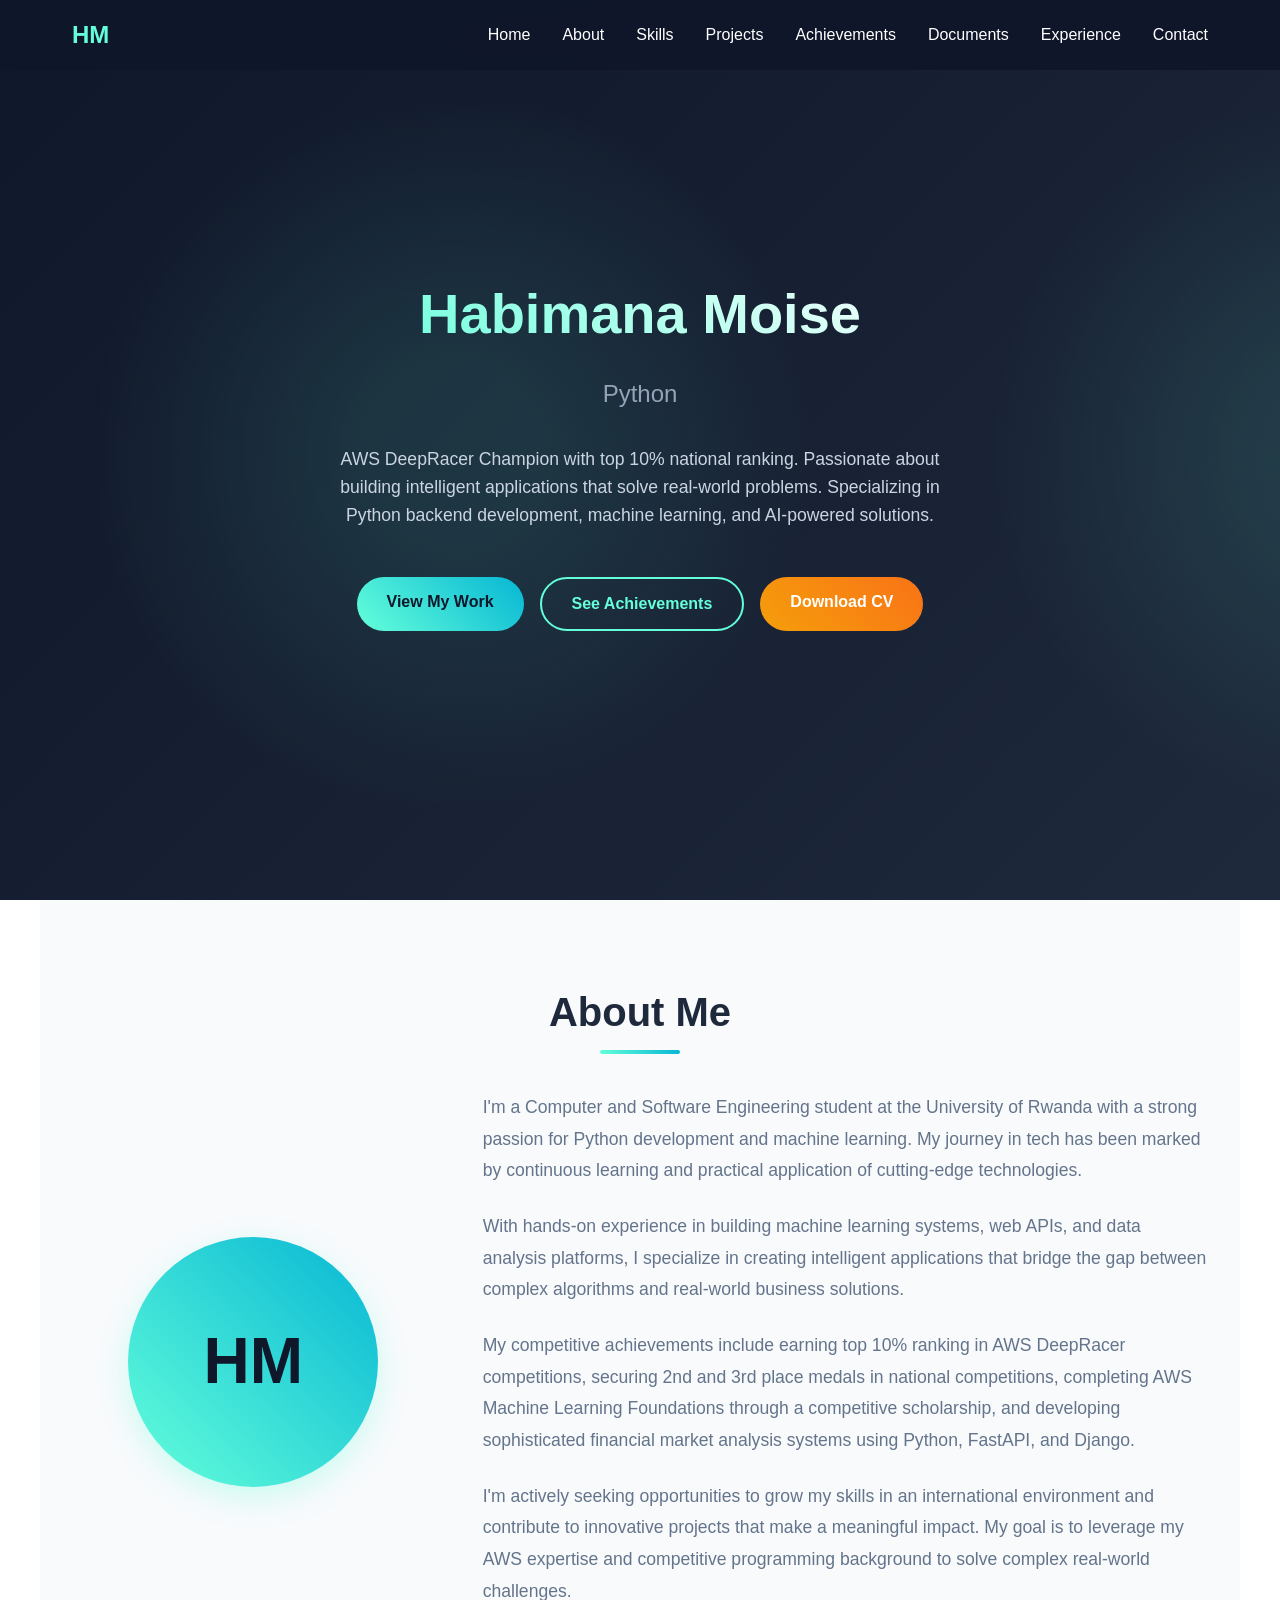
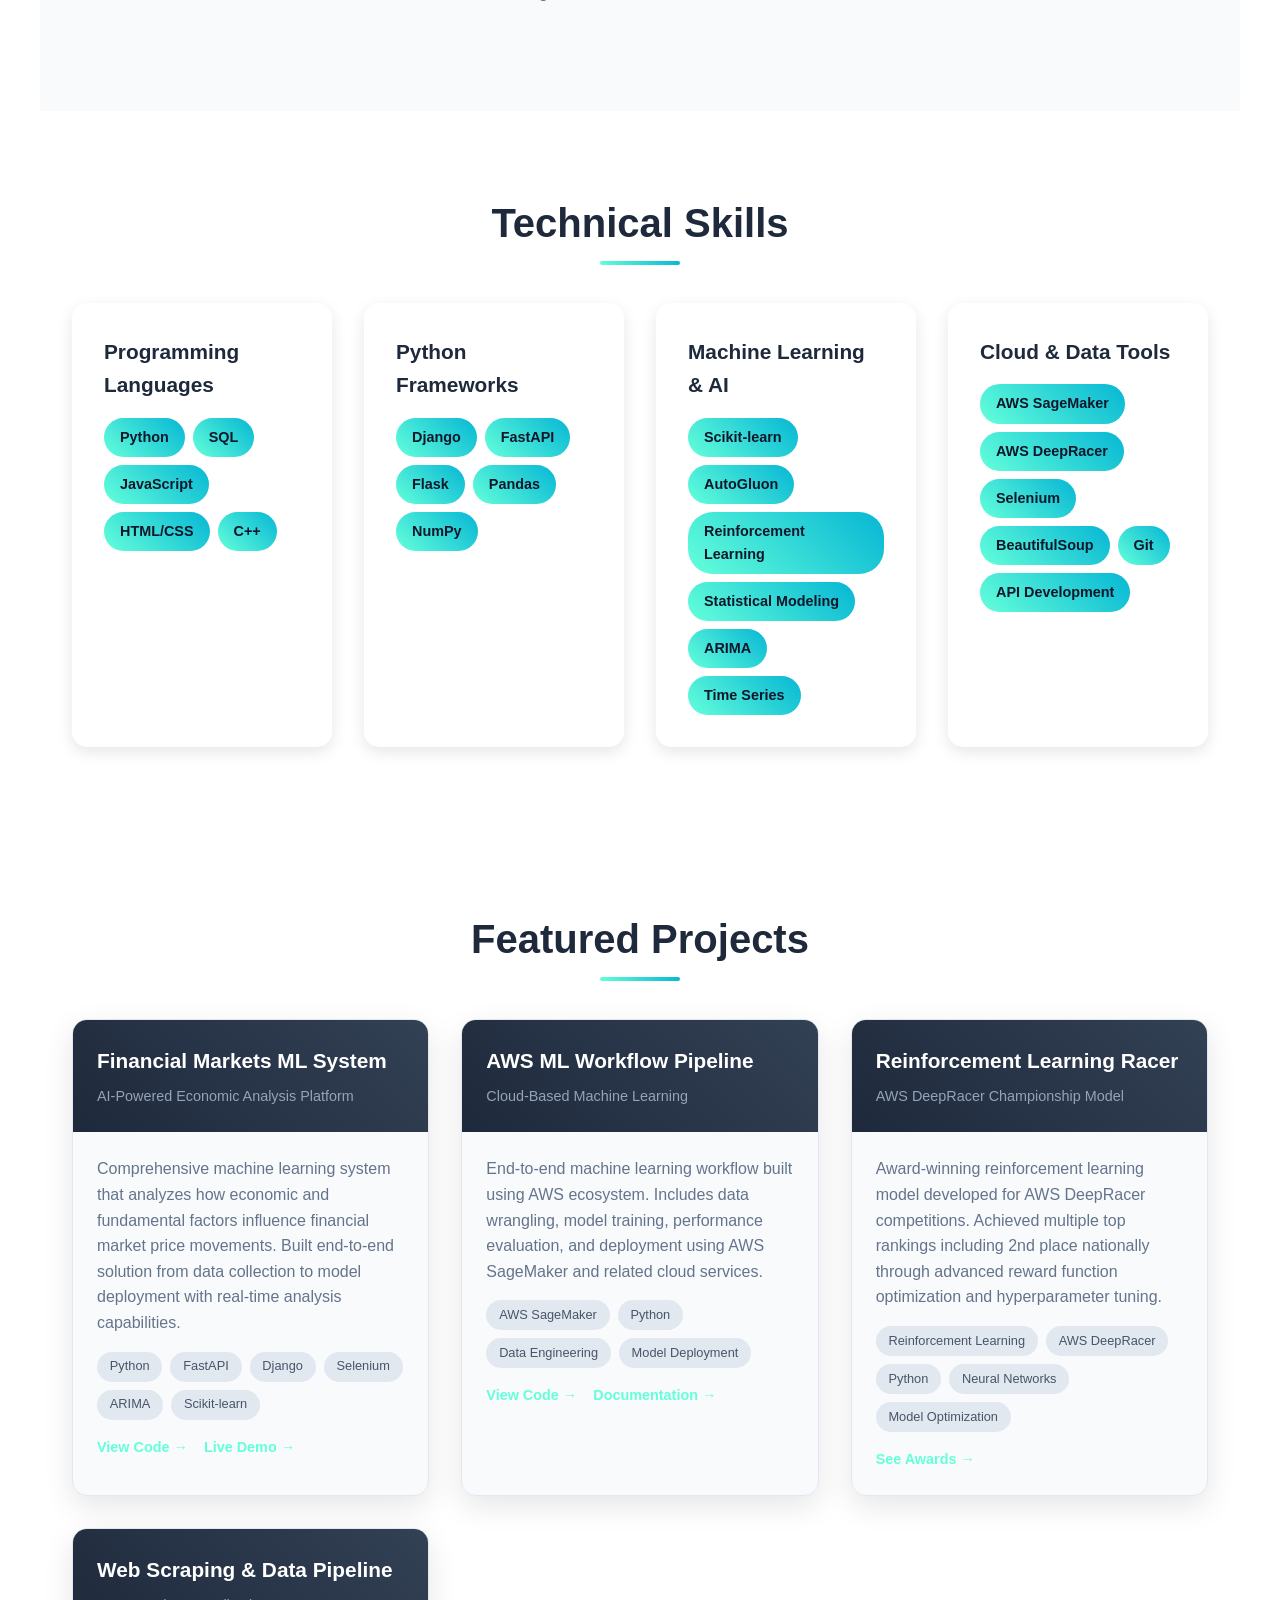
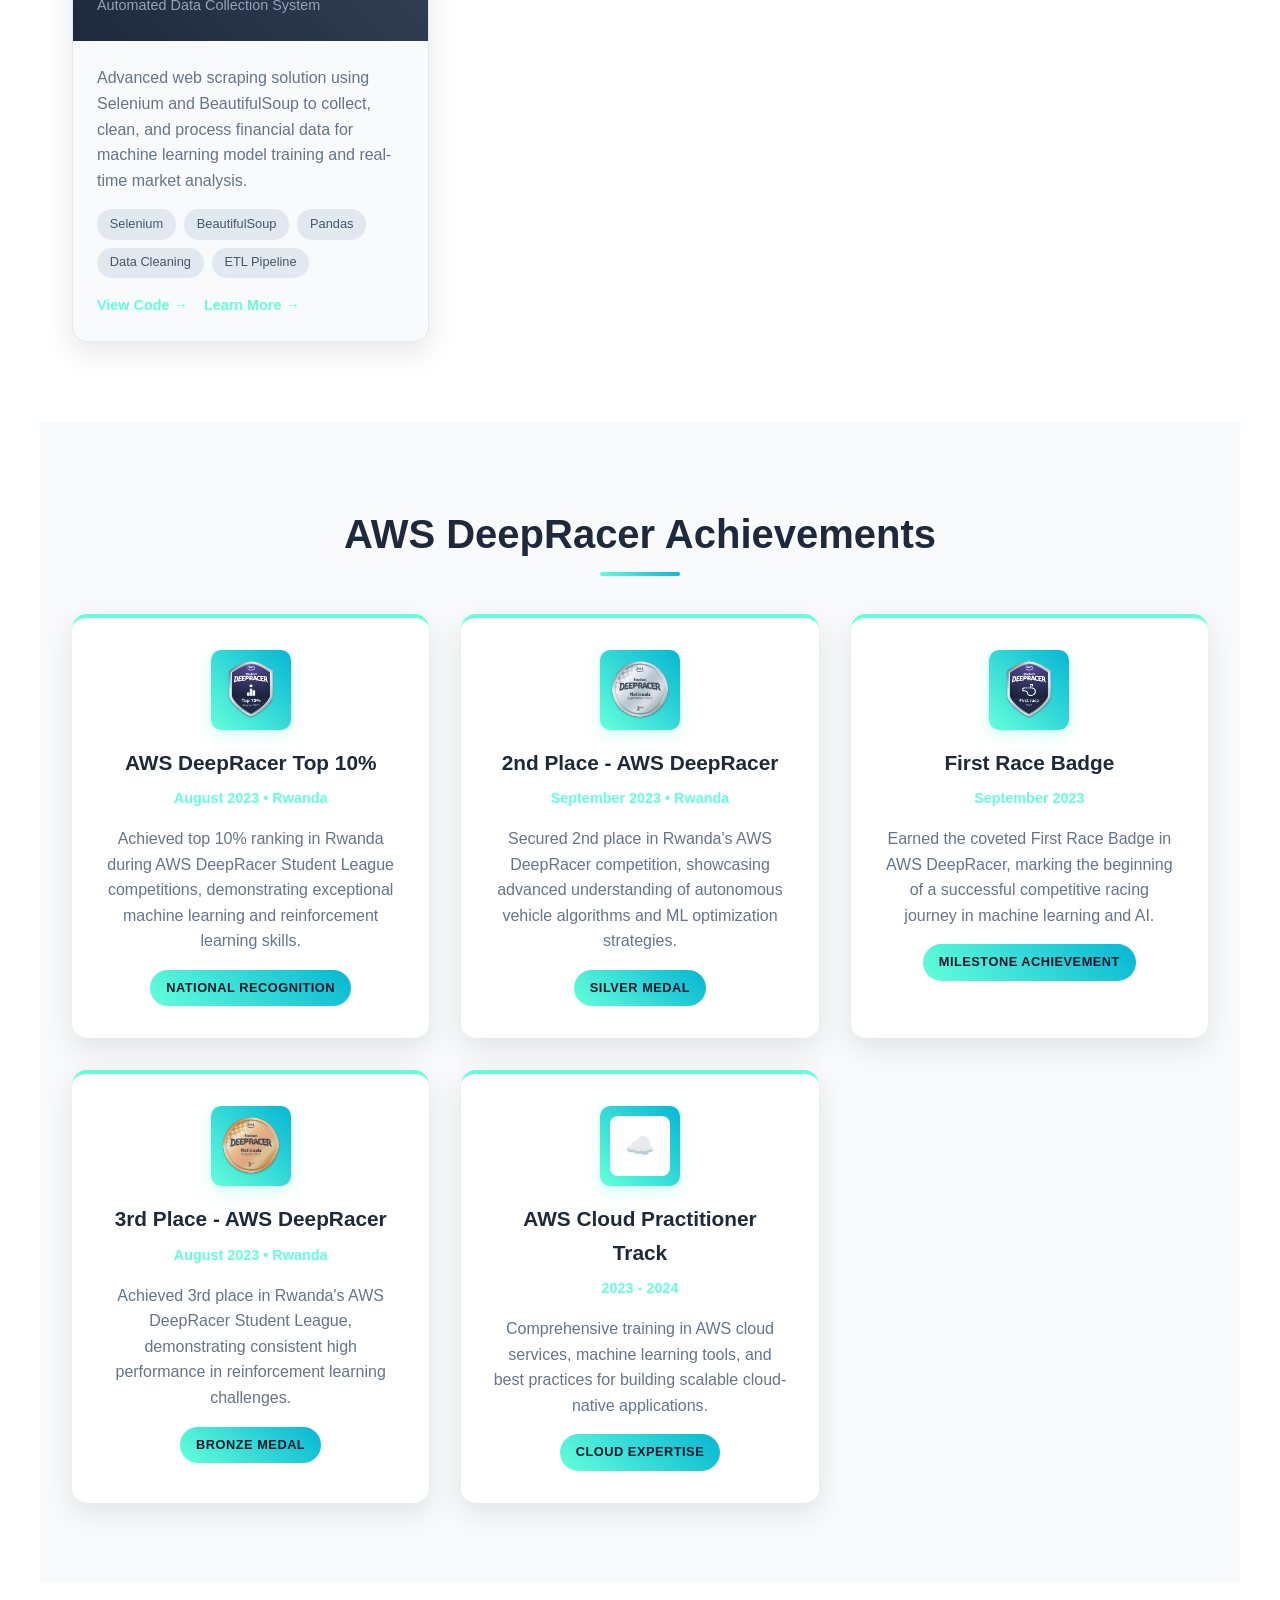
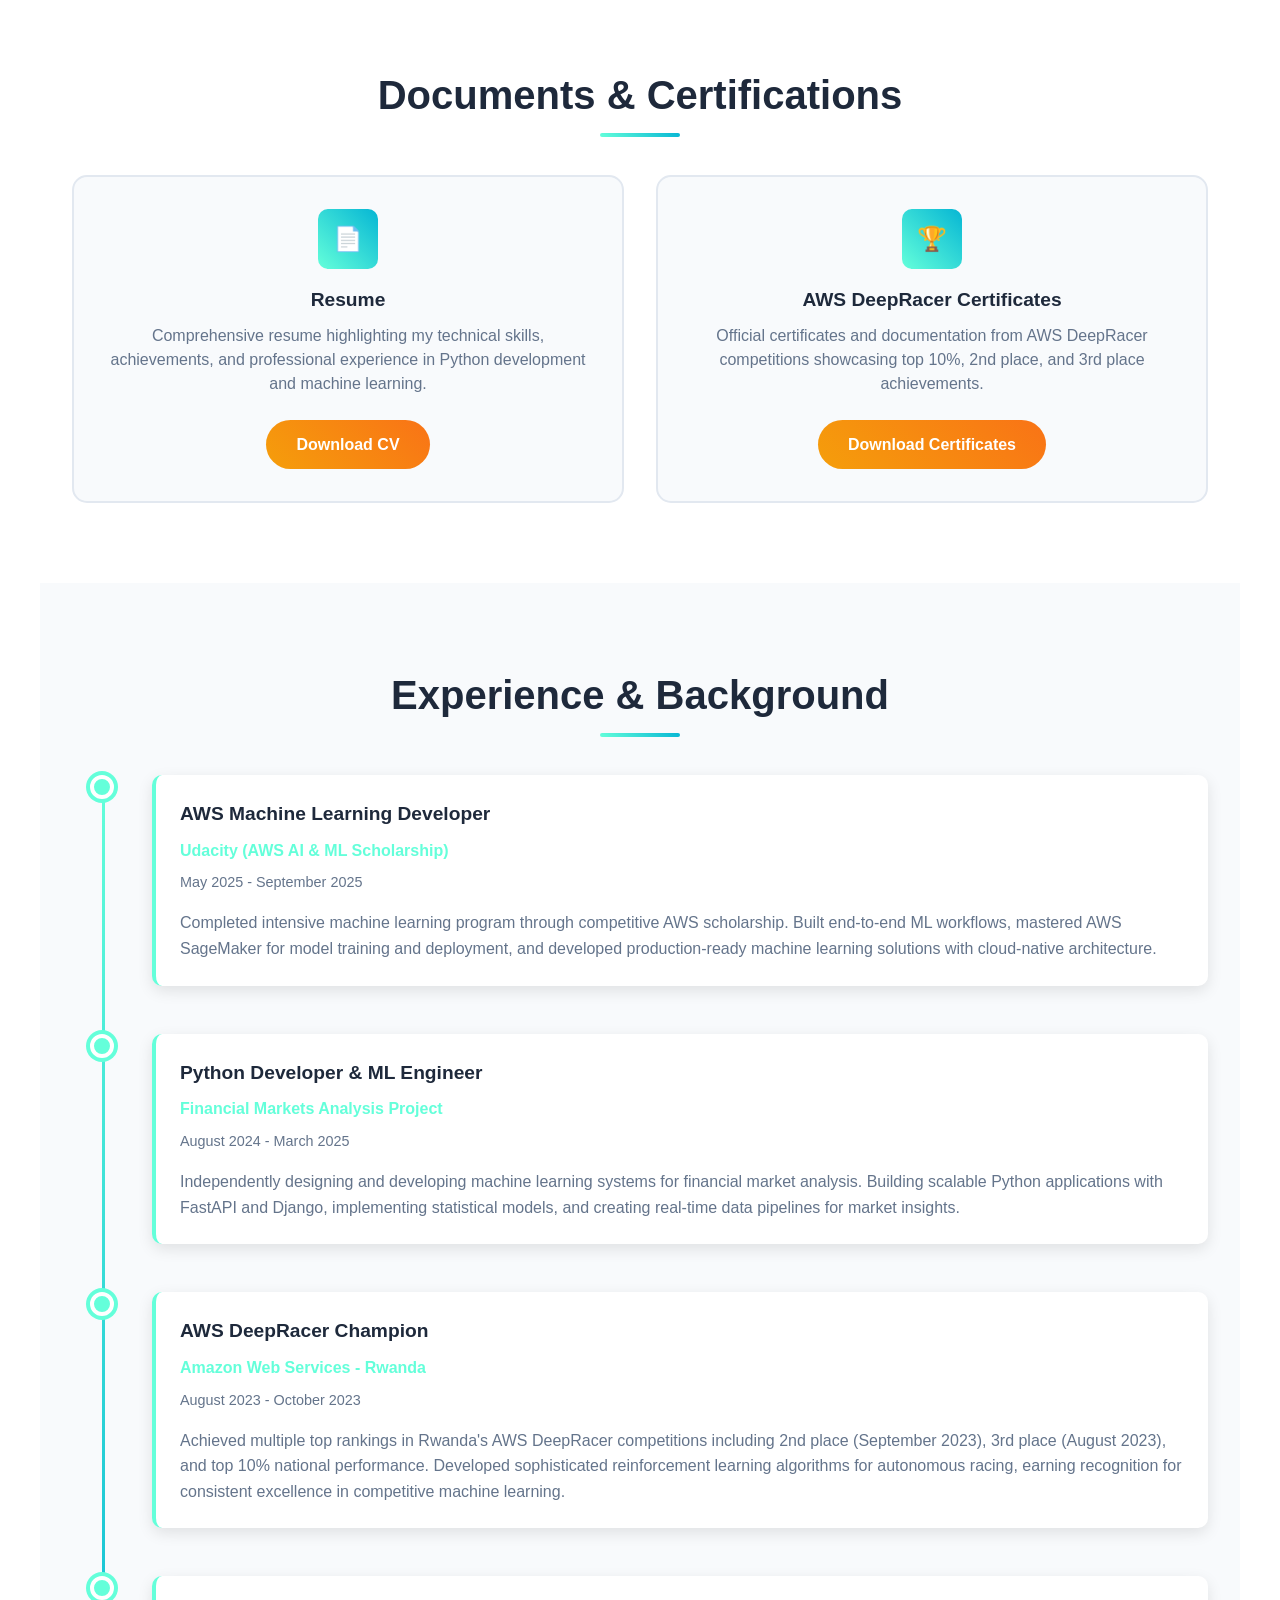
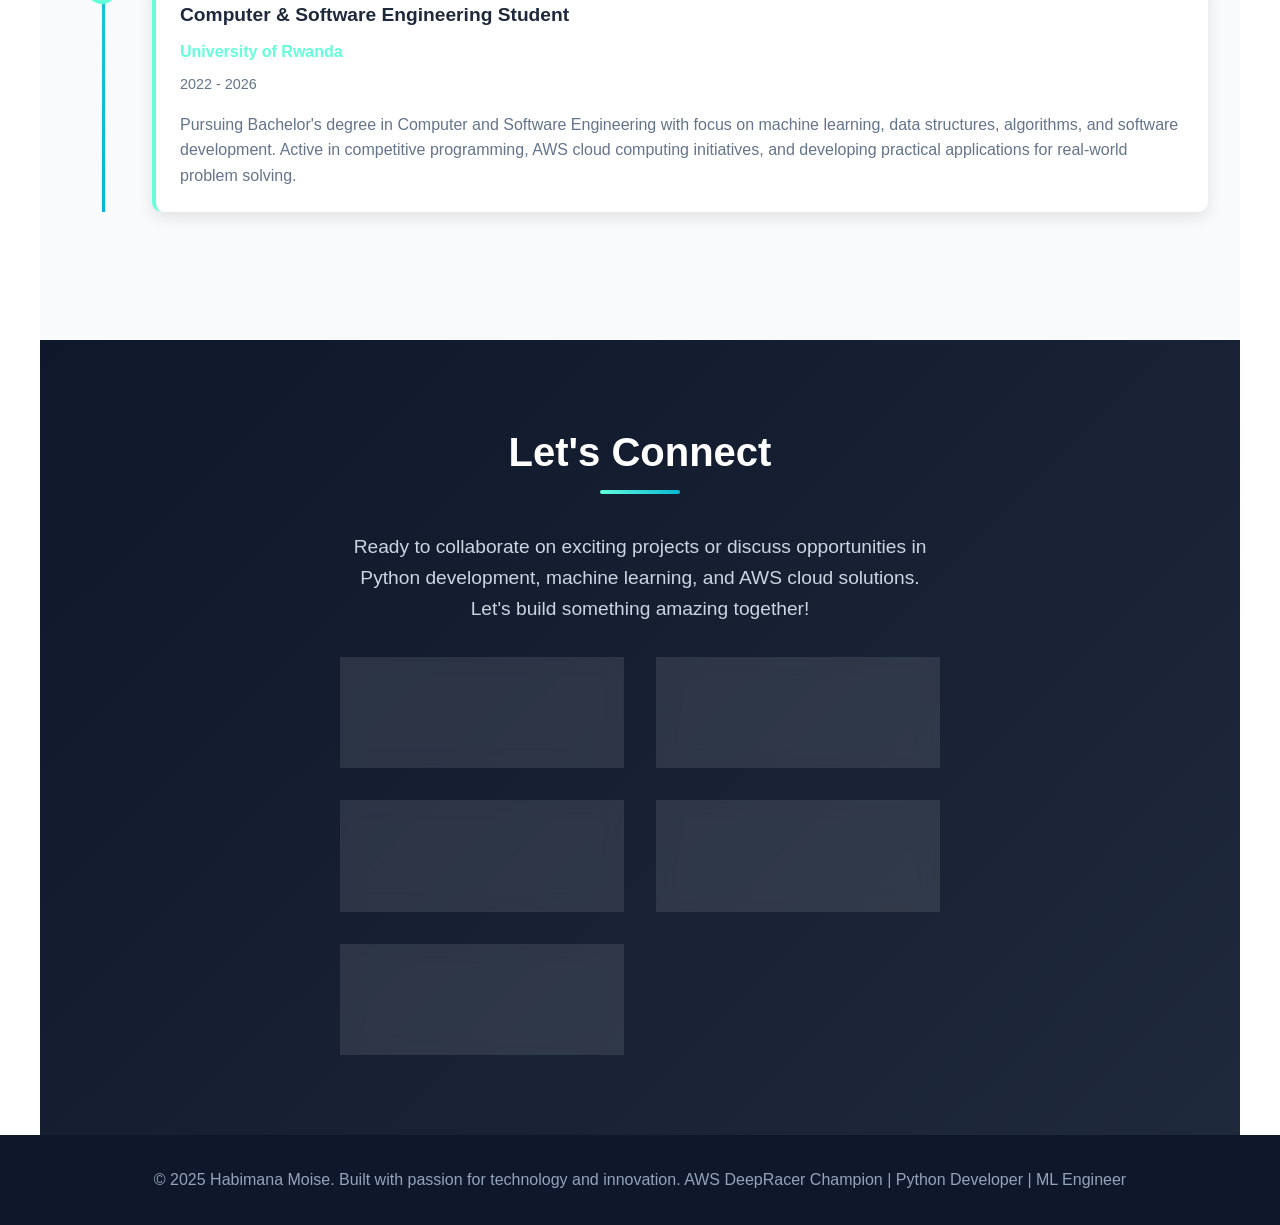
==== index.html @ 147f971f "name changed : Name changed from portifolio to index" ====
<!DOCTYPE html>
<html lang="en">
<head>
    <meta charset="UTF-8">
    <meta name="viewport" content="width=device-width, initial-scale=1.0">
    <title>Habimana Moise - Python Developer & ML Engineer</title>
    <style>
        * {
            margin: 0;
            padding: 0;
            box-sizing: border-box;
        }

        body {
            font-family: 'Segoe UI', Tahoma, Geneva, Verdana, sans-serif;
            line-height: 1.6;
            color: #333;
            overflow-x: hidden;
        }

        /* Navigation */
        .navbar {
            position: fixed;
            top: 0;
            width: 100%;
            background: rgba(15, 23, 42, 0.95);
            backdrop-filter: blur(10px);
            z-index: 1000;
            padding: 1rem 0;
            transition: all 0.3s ease;
        }

        .nav-container {
            max-width: 1200px;
            margin: 0 auto;
            display: flex;
            justify-content: space-between;
            align-items: center;
            padding: 0 2rem;
        }

        .logo {
            font-size: 1.5rem;
            font-weight: bold;
            color: #64ffda;
        }

        .nav-links {
            display: flex;
            list-style: none;
            gap: 2rem;
        }

        .nav-links a {
            color: #fff;
            text-decoration: none;
            transition: color 0.3s ease;
            font-weight: 500;
        }

        .nav-links a:hover {
            color: #64ffda;
        }

        .mobile-menu-btn {
            display: none;
            background: none;
            border: none;
            color: #64ffda;
            font-size: 1.5rem;
            cursor: pointer;
        }

        /* Hero Section */
        .hero {
            min-height: 100vh;
            background: linear-gradient(135deg, #0f172a 0%, #1e293b 100%);
            display: flex;
            align-items: center;
            justify-content: center;
            text-align: center;
            color: white;
            position: relative;
            overflow: hidden;
        }

        .hero::before {
            content: '';
            position: absolute;
            top: 0;
            left: 0;
            right: 0;
            bottom: 0;
            background: url('data:image/svg+xml,<svg xmlns="http://www.w3.org/2000/svg" viewBox="0 0 1000 1000"><defs><radialGradient id="g"><stop offset="20%" stop-color="%2364ffda" stop-opacity="0.1"/><stop offset="80%" stop-color="%2364ffda" stop-opacity="0"/></radialGradient></defs><rect width="100%" height="100%" fill="url(%23g)"/></svg>');
            animation: float 6s ease-in-out infinite;
        }

        @keyframes float {
            0%, 100% { transform: translateY(0px) rotate(0deg); }
            50% { transform: translateY(-20px) rotate(2deg); }
        }

        .hero-content {
            position: relative;
            z-index: 2;
            max-width: 800px;
            padding: 0 2rem;
        }

        .hero h1 {
            font-size: 3.5rem;
            margin-bottom: 1rem;
            background: linear-gradient(45deg, #64ffda, #ffffff);
            -webkit-background-clip: text;
            -webkit-text-fill-color: transparent;
            background-clip: text;
        }

        .hero .subtitle {
            font-size: 1.5rem;
            margin-bottom: 2rem;
            color: #94a3b8;
            min-height: 2rem;
        }

        .hero .description {
            font-size: 1.1rem;
            margin-bottom: 3rem;
            color: #cbd5e1;
            max-width: 600px;
            margin-left: auto;
            margin-right: auto;
        }

        .cta-buttons {
            display: flex;
            gap: 1rem;
            justify-content: center;
            flex-wrap: wrap;
        }

        .btn {
            padding: 12px 30px;
            border: none;
            border-radius: 50px;
            font-size: 1rem;
            font-weight: 600;
            text-decoration: none;
            transition: all 0.3s ease;
            cursor: pointer;
            display: inline-block;
        }

        .btn-primary {
            background: linear-gradient(45deg, #64ffda, #06b6d4);
            color: #0f172a;
        }

        .btn-primary:hover {
            transform: translateY(-2px);
            box-shadow: 0 10px 25px rgba(100, 255, 218, 0.3);
        }

        .btn-secondary {
            background: transparent;
            color: #64ffda;
            border: 2px solid #64ffda;
        }

        .btn-secondary:hover {
            background: #64ffda;
            color: #0f172a;
            transform: translateY(-2px);
        }

        .btn-download {
            background: linear-gradient(45deg, #f59e0b, #f97316);
            color: white;
        }

        .btn-download:hover {
            transform: translateY(-2px);
            box-shadow: 0 10px 25px rgba(245, 158, 11, 0.3);
        }

        /* Sections */
        .section {
            padding: 80px 0;
            max-width: 1200px;
            margin: 0 auto;
            padding-left: 2rem;
            padding-right: 2rem;
        }

        .section-title {
            font-size: 2.5rem;
            text-align: center;
            margin-bottom: 3rem;
            color: #1e293b;
            position: relative;
        }

        .section-title::after {
            content: '';
            position: absolute;
            bottom: -10px;
            left: 50%;
            transform: translateX(-50%);
            width: 80px;
            height: 4px;
            background: linear-gradient(45deg, #64ffda, #06b6d4);
            border-radius: 2px;
        }

        /* About Section */
        .about {
            background: #f8fafc;
        }

        .about-content {
            display: grid;
            grid-template-columns: 1fr 2fr;
            gap: 3rem;
            align-items: center;
        }

        .about-image {
            text-align: center;
        }

        .profile-pic {
            width: 250px;
            height: 250px;
            border-radius: 50%;
            background: linear-gradient(45deg, #64ffda, #06b6d4);
            display: flex;
            align-items: center;
            justify-content: center;
            font-size: 4rem;
            color: #0f172a;
            font-weight: bold;
            margin: 0 auto;
            box-shadow: 0 10px 30px rgba(100, 255, 218, 0.3);
        }

        .about-text {
            font-size: 1.1rem;
            color: #64748b;
            line-height: 1.8;
        }

        .about-text p {
            margin-bottom: 1.5rem;
        }

        /* Skills Section */
        .skills-grid {
            display: grid;
            grid-template-columns: repeat(auto-fit, minmax(250px, 1fr));
            gap: 2rem;
            margin-top: 2rem;
        }

        .skill-category {
            background: white;
            padding: 2rem;
            border-radius: 15px;
            box-shadow: 0 5px 15px rgba(0,0,0,0.1);
            transition: transform 0.3s ease;
        }

        .skill-category:hover {
            transform: translateY(-5px);
        }

        .skill-category h3 {
            color: #1e293b;
            margin-bottom: 1rem;
            font-size: 1.3rem;
        }

        .skill-tags {
            display: flex;
            flex-wrap: wrap;
            gap: 0.5rem;
        }

        .skill-tag {
            background: linear-gradient(45deg, #64ffda, #06b6d4);
            color: #0f172a;
            padding: 0.5rem 1rem;
            border-radius: 25px;
            font-size: 0.9rem;
            font-weight: 600;
        }

        /* Achievements Section */
        .achievements {
            background: #f8fafc;
        }

        .achievements-grid {
            display: grid;
            grid-template-columns: repeat(auto-fit, minmax(320px, 1fr));
            gap: 2rem;
            margin-top: 2rem;
        }

        .achievement-card {
            background: white;
            border-radius: 15px;
            padding: 2rem;
            box-shadow: 0 10px 30px rgba(0,0,0,0.1);
            transition: all 0.3s ease;
            text-align: center;
            border-top: 4px solid #64ffda;
        }

        .achievement-card:hover {
            transform: translateY(-8px);
            box-shadow: 0 20px 40px rgba(0,0,0,0.15);
        }

        .achievement-badge-img {
            width: 80px;
            height: 80px;
            margin: 0 auto 1rem;
            border-radius: 10px;
            display: flex;
            align-items: center;
            justify-content: center;
            background: linear-gradient(45deg, #64ffda, #06b6d4);
            box-shadow: 0 5px 15px rgba(100, 255, 218, 0.3);
        }

        .badge-placeholder {
            width: 60px;
            height: 60px;
            background: white;
            border-radius: 8px;
            display: flex;
            align-items: center;
            justify-content: center;
            font-size: 1.5rem;
            color: #0f172a;
            font-weight: bold;
        }

        .achievement-content h3 {
            color: #1e293b;
            font-size: 1.3rem;
            margin-bottom: 0.5rem;
            font-weight: bold;
        }

        .achievement-date {
            color: #64ffda;
            font-weight: 600;
            font-size: 0.9rem;
            margin-bottom: 1rem;
        }

        .achievement-content p {
            color: #64748b;
            line-height: 1.6;
            margin-bottom: 1rem;
        }

        .achievement-label {
            display: inline-block;
            background: linear-gradient(45deg, #64ffda, #06b6d4);
            color: #0f172a;
            padding: 0.5rem 1rem;
            border-radius: 25px;
            font-size: 0.8rem;
            font-weight: 600;
            text-transform: uppercase;
            letter-spacing: 0.5px;
        }

        /* Documents Section */
        .documents {
            background: white;
        }

        .documents-grid {
            display: grid;
            grid-template-columns: repeat(auto-fit, minmax(280px, 1fr));
            gap: 2rem;
            margin-top: 2rem;
        }

        .document-card {
            background: #f8fafc;
            border: 2px solid #e2e8f0;
            border-radius: 15px;
            padding: 2rem;
            text-align: center;
            transition: all 0.3s ease;
        }

        .document-card:hover {
            border-color: #64ffda;
            transform: translateY(-5px);
            box-shadow: 0 10px 25px rgba(100, 255, 218, 0.1);
        }

        .document-icon {
            width: 60px;
            height: 60px;
            margin: 0 auto 1rem;
            background: linear-gradient(45deg, #64ffda, #06b6d4);
            border-radius: 10px;
            display: flex;
            align-items: center;
            justify-content: center;
            font-size: 1.5rem;
            color: white;
        }

        .document-title {
            color: #1e293b;
            font-size: 1.2rem;
            font-weight: bold;
            margin-bottom: 0.5rem;
        }

        .document-description {
            color: #64748b;
            margin-bottom: 1.5rem;
            line-height: 1.5;
        }

        /* Projects Section */
        .projects {
            background: white;
        }

        .projects-grid {
            display: grid;
            grid-template-columns: repeat(auto-fit, minmax(350px, 1fr));
            gap: 2rem;
            margin-top: 2rem;
        }

        .project-card {
            background: #f8fafc;
            border-radius: 15px;
            overflow: hidden;
            box-shadow: 0 10px 30px rgba(0,0,0,0.1);
            transition: all 0.3s ease;
            border: 1px solid #e2e8f0;
        }

        .project-card:hover {
            transform: translateY(-10px);
            box-shadow: 0 20px 40px rgba(0,0,0,0.15);
            border-color: #64ffda;
        }

        .project-header {
            background: linear-gradient(45deg, #1e293b, #334155);
            color: white;
            padding: 1.5rem;
        }

        .project-title {
            font-size: 1.3rem;
            font-weight: bold;
            margin-bottom: 0.5rem;
        }

        .project-subtitle {
            color: #94a3b8;
            font-size: 0.9rem;
        }

        .project-content {
            padding: 1.5rem;
        }

        .project-description {
            color: #64748b;
            margin-bottom: 1rem;
            line-height: 1.6;
        }

        .project-tech {
            display: flex;
            flex-wrap: wrap;
            gap: 0.5rem;
            margin-bottom: 1rem;
        }

        .tech-tag {
            background: #e2e8f0;
            color: #475569;
            padding: 0.3rem 0.8rem;
            border-radius: 15px;
            font-size: 0.8rem;
            font-weight: 500;
        }

        .project-links {
            display: flex;
            gap: 1rem;
        }

        .project-link {
            color: #64ffda;
            text-decoration: none;
            font-weight: 600;
            font-size: 0.9rem;
            transition: color 0.3s ease;
        }

        .project-link:hover {
            color: #06b6d4;
        }

        /* Experience Timeline */
        .experience {
            background: #f8fafc;
        }

        .timeline {
            position: relative;
            margin-top: 2rem;
        }

        .timeline::before {
            content: '';
            position: absolute;
            left: 30px;
            top: 0;
            bottom: 0;
            width: 3px;
            background: linear-gradient(to bottom, #64ffda, #06b6d4);
        }

        .timeline-item {
            position: relative;
            margin-bottom: 3rem;
            padding-left: 80px;
        }

        .timeline-dot {
            position: absolute;
            left: 18px;
            top: 0;
            width: 24px;
            height: 24px;
            background: #64ffda;
            border-radius: 50%;
            border: 4px solid white;
            box-shadow: 0 0 0 4px #64ffda;
        }

        .timeline-content {
            background: white;
            padding: 1.5rem;
            border-radius: 10px;
            border-left: 4px solid #64ffda;
            box-shadow: 0 5px 15px rgba(0,0,0,0.1);
        }

        .timeline-title {
            font-size: 1.2rem;
            font-weight: bold;
            color: #1e293b;
            margin-bottom: 0.5rem;
        }

        .timeline-company {
            color: #64ffda;
            font-weight: 600;
            margin-bottom: 0.5rem;
        }

        .timeline-date {
            color: #64748b;
            font-size: 0.9rem;
            margin-bottom: 1rem;
        }

        .timeline-description {
            color: #64748b;
            line-height: 1.6;
        }

        /* Contact Section */
        .contact {
            background: linear-gradient(135deg, #0f172a 0%, #1e293b 100%);
            color: white;
            text-align: center;
        }

        .contact-content {
            max-width: 600px;
            margin: 0 auto;
        }

        .contact-info {
            display: grid;
            grid-template-columns: repeat(auto-fit, minmax(200px, 1fr));
            gap: 2rem;
            margin-top: 2rem;
        }

        .contact-item {
            background: rgba(255,255,255,0.1);
            padding: 1.5rem;
            border-radius: 10px;
            backdrop-filter: blur(10px);
            transition: all 0.3s ease;
        }

        .contact-item:hover {
            background: rgba(255,255,255,0.15);
            transform: translateY(-3px);
        }

        .contact-item h3 {
            color: #64ffda;
            margin-bottom: 0.5rem;
        }

        .contact-item a {
            color: #cbd5e1;
            text-decoration: none;
            transition: color 0.3s ease;
        }

        .contact-item a:hover {
            color: #64ffda;
        }

        /* Footer */
        .footer {
            background: #0f172a;
            color: #94a3b8;
            text-align: center;
            padding: 2rem 0;
        }

        /* Responsive Design */
        @media (max-width: 768px) {
            .hero h1 {
                font-size: 2.5rem;
            }

            .hero .subtitle {
                font-size: 1.2rem;
            }

            .about-content {
                grid-template-columns: 1fr;
                text-align: center;
            }

            .nav-links {
                display: none;
                flex-direction: column;
                position: absolute;
                top: 100%;
                left: 0;
                right: 0;
                background: rgba(15, 23, 42, 0.98);
                padding: 1rem 2rem;
                gap: 1rem;
            }

            .nav-links.active {
                display: flex;
            }

            .mobile-menu-btn {
                display: block;
            }

            .cta-buttons {
                flex-direction: column;
                align-items: center;
            }

            .timeline::before {
                left: 15px;
            }

            .timeline-item {
                padding-left: 50px;
            }

            .timeline-dot {
                left: 3px;
            }

            .section {
                padding: 60px 0;
                padding-left: 1rem;
                padding-right: 1rem;
            }
        }

        /* Smooth scrolling */
        html {
            scroll-behavior: smooth;
        }

        /* Animations */
        .fade-in {
            opacity: 0;
            transform: translateY(30px);
            animation: fadeInUp 0.8s ease forwards;
        }

        @keyframes fadeInUp {
            to {
                opacity: 1;
                transform: translateY(0);
            }
        }

        .stagger-1 { animation-delay: 0.1s; }
        .stagger-2 { animation-delay: 0.2s; }
        .stagger-3 { animation-delay: 0.3s; }
        .stagger-4 { animation-delay: 0.4s; }

        /* Particle animation */
        @keyframes particleFloat {
            0% {
                transform: translateY(0) rotate(0deg);
                opacity: 0;
            }
            10% {
                opacity: 0.6;
            }
            90% {
                opacity: 0.6;
            }
            100% {
                transform: translateY(-100vh) rotate(360deg);
                opacity: 0;
            }
        }

        .particle {
            position: absolute;
            width: 2px;
            height: 2px;
            background: #64ffda;
            border-radius: 50%;
            pointer-events: none;
            animation: particleFloat 4s linear infinite;
        }

        /* File upload instructions */
        .upload-instructions {
            background: linear-gradient(45deg, #fef3c7, #fde68a);
            border: 2px dashed #f59e0b;
            border-radius: 15px;
            padding: 2rem;
            text-align: center;
            margin: 2rem 0;
        }

        .upload-instructions h3 {
            color: #92400e;
            margin-bottom: 1rem;
        }

        .upload-instructions p {
            color: #78350f;
            line-height: 1.6;
        }
    </style>
</head>
<body>
    <!-- Navigation -->
    <nav class="navbar">
        <div class="nav-container">
            <div class="logo">HM</div>
            <ul class="nav-links">
                <li><a href="#home">Home</a></li>
                <li><a href="#about">About</a></li>
                <li><a href="#skills">Skills</a></li>
                <li><a href="#projects">Projects</a></li>
                <li><a href="#achievements">Achievements</a></li>
                <li><a href="#documents">Documents</a></li>
                <li><a href="#experience">Experience</a></li>
                <li><a href="#contact">Contact</a></li>
            </ul>
            <button class="mobile-menu-btn" onclick="toggleMobileMenu()">☰</button>
        </div>
    </nav>

    <!-- Hero Section -->
    <section id="home" class="hero">
        <div class="hero-content">
            <h1 class="fade-in">Habimana Moise</h1>
            <p class="subtitle fade-in stagger-1">Python Developer & ML Engineer</p>
            <p class="description fade-in stagger-2">
                AWS DeepRacer Champion with top 10% national ranking. Passionate about building intelligent applications that solve real-world problems. Specializing in Python backend development, machine learning, and AI-powered solutions.
            </p>
            <div class="cta-buttons fade-in stagger-3">
                <a href="#projects" class="btn btn-primary">View My Work</a>
                <a href="#achievements" class="btn btn-secondary">See Achievements</a>
                <a href="#documents" class="btn btn-download">Download CV</a>
            </div>
        </div>
    </section>

    <!-- About Section -->
    <section id="about" class="section about">
        <h2 class="section-title">About Me</h2>
        <div class="about-content">
            <div class="about-image">
                <div class="profile-pic">HM</div>
            </div>
            <div class="about-text">
                <p>I'm a Computer and Software Engineering student at the University of Rwanda with a strong passion for Python development and machine learning. My journey in tech has been marked by continuous learning and practical application of cutting-edge technologies.</p>
                
                <p>With hands-on experience in building machine learning systems, web APIs, and data analysis platforms, I specialize in creating intelligent applications that bridge the gap between complex algorithms and real-world business solutions.</p>
                
                <p>My competitive achievements include earning top 10% ranking in AWS DeepRacer competitions, securing 2nd and 3rd place medals in national competitions, completing AWS Machine Learning Foundations through a competitive scholarship, and developing sophisticated financial market analysis systems using Python, FastAPI, and Django.</p>
                
                <p>I'm actively seeking opportunities to grow my skills in an international environment and contribute to innovative projects that make a meaningful impact. My goal is to leverage my AWS expertise and competitive programming background to solve complex real-world challenges.</p>
            </div>
        </div>
    </section>

    <!-- Skills Section -->
    <section id="skills" class="section">
        <h2 class="section-title">Technical Skills</h2>
        <div class="skills-grid">
            <div class="skill-category fade-in stagger-1">
                <h3>Programming Languages</h3>
                <div class="skill-tags">
                    <span class="skill-tag">Python</span>
                    <span class="skill-tag">SQL</span>
                    <span class="skill-tag">JavaScript</span>
                    <span class="skill-tag">HTML/CSS</span>
                    <span class="skill-tag">C++</span>
                </div>
            </div>
            
            <div class="skill-category fade-in stagger-2">
                <h3>Python Frameworks</h3>
                <div class="skill-tags">
                    <span class="skill-tag">Django</span>
                    <span class="skill-tag">FastAPI</span>
                    <span class="skill-tag">Flask</span>
                    <span class="skill-tag">Pandas</span>
                    <span class="skill-tag">NumPy</span>
                </div>
            </div>
            
            <div class="skill-category fade-in stagger-3">
                <h3>Machine Learning & AI</h3>
                <div class="skill-tags">
                    <span class="skill-tag">Scikit-learn</span>
                    <span class="skill-tag">AutoGluon</span>
                    <span class="skill-tag">Reinforcement Learning</span>
                    <span class="skill-tag">Statistical Modeling</span>
                    <span class="skill-tag">ARIMA</span>
                    <span class="skill-tag">Time Series</span>
                </div>
            </div>
            
            <div class="skill-category fade-in stagger-4">
                <h3>Cloud & Data Tools</h3>
                <div class="skill-tags">
                    <span class="skill-tag">AWS SageMaker</span>
                    <span class="skill-tag">AWS DeepRacer</span>
                    <span class="skill-tag">Selenium</span>
                    <span class="skill-tag">BeautifulSoup</span>
                    <span class="skill-tag">Git</span>
                    <span class="skill-tag">API Development</span>
                </div>
            </div>
        </div>
    </section>

    <!-- Projects Section -->
    <section id="projects" class="section projects">
        <h2 class="section-title">Featured Projects</h2>
        <div class="projects-grid">
            <div class="project-card fade-in stagger-1">
                <div class="project-header">
                    <div class="project-title">Financial Markets ML System</div>
                    <div class="project-subtitle">AI-Powered Economic Analysis Platform</div>
                </div>
                <div class="project-content">
                    <p class="project-description">
                        Comprehensive machine learning system that analyzes how economic and fundamental factors influence financial market price movements. Built end-to-end solution from data collection to model deployment with real-time analysis capabilities.
                    </p>
                    <div class="project-tech">
                        <span class="tech-tag">Python</span>
                        <span class="tech-tag">FastAPI</span>
                        <span class="tech-tag">Django</span>
                        <span class="tech-tag">Selenium</span>
                        <span class="tech-tag">ARIMA</span>
                        <span class="tech-tag">Scikit-learn</span>
                    </div>
                    <div class="project-links">
                        <a href="https://github.com/moise744" class="project-link">View Code →</a>
                        <a href="#" class="project-link">Live Demo →</a>
                    </div>
                </div>
            </div>

            <div class="project-card fade-in stagger-2">
                <div class="project-header">
                    <div class="project-title">AWS ML Workflow Pipeline</div>
                    <div class="project-subtitle">Cloud-Based Machine Learning</div>
                </div>
                <div class="project-content">
                    <p class="project-description">
                        End-to-end machine learning workflow built using AWS ecosystem. Includes data wrangling, model training, performance evaluation, and deployment using AWS SageMaker and related cloud services.
                    </p>
                    <div class="project-tech">
                        <span class="tech-tag">AWS SageMaker</span>
                        <span class="tech-tag">Python</span>
                        <span class="tech-tag">Data Engineering</span>
                        <span class="tech-tag">Model Deployment</span>
                    </div>
                    <div class="project-links">
                        <a href="https://github.com/moise744" class="project-link">View Code →</a>
                        <a href="#" class="project-link">Documentation →</a>
                    </div>
                </div>
            </div>

            <div class="project-card fade-in stagger-3">
                <div class="project-header">
                    <div class="project-title">Reinforcement Learning Racer</div>
                    <div class="project-subtitle">AWS DeepRacer Championship Model</div>
                </div>
                <div class="project-content">
                    <p class="project-description">
                        Award-winning reinforcement learning model developed for AWS DeepRacer competitions. Achieved multiple top rankings including 2nd place nationally through advanced reward function optimization and hyperparameter tuning.
                    </p>
                    <div class="project-tech">
                        <span class="tech-tag">Reinforcement Learning</span>
                        <span class="tech-tag">AWS DeepRacer</span>
                        <span class="tech-tag">Python</span>
                        <span class="tech-tag">Neural Networks</span>
                        <span class="tech-tag">Model Optimization</span>
                    </div>
                    <div class="project-links">
                        
                        <a href="#achievements" class="project-link">See Awards →</a>
                    </div>
                </div>
            </div>

            <div class="project-card fade-in stagger-4">
                <div class="project-header">
                    <div class="project-title">Web Scraping & Data Pipeline</div>
                    <div class="project-subtitle">Automated Data Collection System</div>
                </div>
                <div class="project-content">
                    <p class="project-description">
                        Advanced web scraping solution using Selenium and BeautifulSoup to collect, clean, and process financial data for machine learning model training and real-time market analysis.
                    </p>
                    <div class="project-tech">
                        <span class="tech-tag">Selenium</span>
                        <span class="tech-tag">BeautifulSoup</span>
                        <span class="tech-tag">Pandas</span>
                        <span class="tech-tag">Data Cleaning</span>
                        <span class="tech-tag">ETL Pipeline</span>
                    </div>
                    <div class="project-links">
                        <a href="https://github.com/moise744" class="project-link">View Code →</a>
                        <a href="#" class="project-link">Learn More →</a>
                    </div>
                </div>
            </div>
        </div>
    </section>

    <!-- Achievements Section -->
    <section id="achievements" class="section achievements">
        <h2 class="section-title">AWS DeepRacer Achievements</h2>
        <div class="achievements-grid">
            <div class="achievement-card fade-in stagger-1">
                <div class="achievement-badge-img">
                  
                     <img src="badges/top10.png" alt="Top 10% Badge" style="width: 60px; height: 60px; border-radius: 8px;"> 
                </div>
                <div class="achievement-content">
                    <h3>AWS DeepRacer Top 10%</h3>
                    <div class="achievement-date">August 2023 • Rwanda</div>
                    <p>Achieved top 10% ranking in Rwanda during AWS DeepRacer Student League competitions, demonstrating exceptional machine learning and reinforcement learning skills.</p>
                    <div class="achievement-label">National Recognition</div>
                </div>
            </div>

            <div class="achievement-card fade-in stagger-2">
                <div class="achievement-badge-img">
                    
                   <img src="badges/second.png" alt="2nd Place Badge" style="width: 60px; height: 60px; border-radius: 8px;"> 
                </div>
                <div class="achievement-content">
                    <h3>2nd Place - AWS DeepRacer</h3>
                    <div class="achievement-date">September 2023 • Rwanda</div>
                    <p>Secured 2nd place in Rwanda's AWS DeepRacer competition, showcasing advanced understanding of autonomous vehicle algorithms and ML optimization strategies.</p>
                    <div class="achievement-label">Silver Medal</div>
                </div>
            </div>

            <div class="achievement-card fade-in stagger-3">
                <div class="achievement-badge-img">
                   
                     <img src="badges/first.png" alt="First Race Badge" style="width: 60px; height: 60px; border-radius: 8px;"> 
                </div>
                <div class="achievement-content">
                    <h3>First Race Badge</h3>
                    <div class="achievement-date">September 2023</div>
                    <p>Earned the coveted First Race Badge in AWS DeepRacer, marking the beginning of a successful competitive racing journey in machine learning and AI.</p>
                    <div class="achievement-label">Milestone Achievement</div>
                </div>
            </div>

            <div class="achievement-card fade-in stagger-4">
                <div class="achievement-badge-img">
                   
                    <img src="badges/third.png" alt="3rd Place Badge" style="width: 60px; height: 60px; border-radius: 8px;"> 
                </div>
                <div class="achievement-content">
                    <h3>3rd Place - AWS DeepRacer</h3>
                    <div class="achievement-date">August 2023 • Rwanda</div>
                    <p>Achieved 3rd place in Rwanda's AWS DeepRacer Student League, demonstrating consistent high performance in reinforcement learning challenges.</p>
                    <div class="achievement-label">Bronze Medal</div>
                </div>
            </div>

       

            <div class="achievement-card fade-in stagger-2">
                <div class="achievement-badge-img">
                    <div class="badge-placeholder">☁️</div>
                    <!-- Replace with: <img src="badges/aws-cloud-badge.png" alt="AWS Cloud Badge" style="width: 60px; height: 60px; border-radius: 8px;"> -->
                </div>
                <div class="achievement-content">
                    <h3>AWS Cloud Practitioner Track</h3>
                    <div class="achievement-date">2023 - 2024</div>
                    <p>Comprehensive training in AWS cloud services, machine learning tools, and best practices for building scalable cloud-native applications.</p>
                    <div class="achievement-label">Cloud Expertise</div>
                </div>
            </div>
        </div>

      
    </section>

    <!-- Documents Section -->
    <section id="documents" class="section documents">
        <h2 class="section-title">Documents & Certifications</h2>
        <div class="documents-grid">
            <div class="document-card fade-in stagger-1">
                <div class="document-icon">📄</div>
                <div class="document-title">Resume</div>
                <p class="document-description">Comprehensive resume highlighting my technical skills, achievements, and professional experience in Python development and machine learning.</p>
                <a href="badges/Resume.pdf" class="btn btn-download" download>Download CV</a>
            </div>

            <div class="document-card fade-in stagger-2">
                <div class="document-icon">🏆</div>
                <div class="document-title">AWS DeepRacer Certificates</div>
                <p class="document-description">Official certificates and documentation from AWS DeepRacer competitions showcasing top 10%, 2nd place, and 3rd place achievements.</p>
                <a href="badges/AWS_DeepRacer_Certificates.pdf" class="btn btn-download" download>Download Certificates</a>
            </div>

       

        </div>

   
    </section>

    <!-- Experience Section -->
    <section id="experience" class="section experience">
        <h2 class="section-title">Experience & Background</h2>


        <div class="timeline">

                        <div class="timeline-item fade-in stagger-2">
                <div class="timeline-dot"></div>
                <div class="timeline-content">
                    <div class="timeline-title">AWS Machine Learning Developer</div>
                    <div class="timeline-company">Udacity (AWS AI & ML Scholarship)</div>
                    <div class="timeline-date">May 2025 - September 2025</div>
                    <div class="timeline-description">
                        Completed intensive machine learning program through competitive AWS scholarship. Built end-to-end ML workflows, mastered AWS SageMaker for model training and deployment, and developed production-ready machine learning solutions with cloud-native architecture.
                    </div>
                </div>
            </div>
            <div class="timeline-item fade-in stagger-1">
                <div class="timeline-dot"></div>
                <div class="timeline-content">
                    <div class="timeline-title">Python Developer & ML Engineer</div>
                    <div class="timeline-company">Financial Markets Analysis Project</div>
                    <div class="timeline-date">August 2024 - March 2025</div>
                    <div class="timeline-description">
                        Independently designing and developing machine learning systems for financial market analysis. Building scalable Python applications with FastAPI and Django, implementing statistical models, and creating real-time data pipelines for market insights.
                    </div>
                </div>
            </div>



            <div class="timeline-item fade-in stagger-3">
                <div class="timeline-dot"></div>
                <div class="timeline-content">
                    <div class="timeline-title">AWS DeepRacer Champion</div>
                    <div class="timeline-company">Amazon Web Services - Rwanda</div>
                    <div class="timeline-date">August 2023 - October 2023</div>
                    <div class="timeline-description">
                        Achieved multiple top rankings in Rwanda's AWS DeepRacer competitions including 2nd place (September 2023), 3rd place (August 2023), and top 10% national performance. Developed sophisticated reinforcement learning algorithms for autonomous racing, earning recognition for consistent excellence in competitive machine learning.
                    </div>
                </div>
            </div>

            <div class="timeline-item fade-in stagger-4">
                <div class="timeline-dot"></div>
                <div class="timeline-content">
                    <div class="timeline-title">Computer & Software Engineering Student</div>
                    <div class="timeline-company">University of Rwanda</div>
                    <div class="timeline-date">2022 - 2026</div>
                    <div class="timeline-description">
                        Pursuing Bachelor's degree in Computer and Software Engineering with focus on machine learning, data structures, algorithms, and software development. Active in competitive programming, AWS cloud computing initiatives, and developing practical applications for real-world problem solving.
                    </div>
                </div>
            </div>
        </div>
    </section>

    <!-- Contact Section -->
    <section id="contact" class="section contact">
        <h2 class="section-title" style="color: white;">Let's Connect</h2>
        <div class="contact-content">
            <p style="font-size: 1.2rem; margin-bottom: 2rem; color: #cbd5e1;">
                Ready to collaborate on exciting projects or discuss opportunities in Python development, machine learning, and AWS cloud solutions. Let's build something amazing together!
            </p>
            
            <div class="contact-info">
                <div class="contact-item fade-in stagger-1">
                    <h3>📧 Email</h3>
                    <a href="mailto:habmose1@gmail.com">habmose1@gmail.com</a>
                </div>
                
                <div class="contact-item fade-in stagger-2">
                    <h3>📱 Phone</h3>
                    <a href="tel:+250787564871">+250 787 564 871</a>
                </div>
                
                <div class="contact-item fade-in stagger-3">
                    <h3>📍 Location</h3>
                    <p>Kigali, Rwanda</p>
                </div>
                
                <div class="contact-item fade-in stagger-4">
                    <h3>💻 GitHub</h3>
                    <a href="https://github.com/moise744" target="_blank">github.com/moise744</a>
                </div>
                
                <div class="contact-item fade-in stagger-1">
                    <h3>💼 LinkedIn</h3>
                    <a href="https://www.linkedin.com/in/habimana-moise" target="_blank">linkedin.com/in/habimana-moise</a>
                </div>
            </div>
        </div>
    </section>

    <!-- Footer -->
    <footer class="footer">
        <p>&copy; 2025 Habimana Moise. Built with passion for technology and innovation. AWS DeepRacer Champion | Python Developer | ML Engineer</p>
    </footer>

    <script>
        // Smooth scrolling for navigation links
        document.querySelectorAll('a[href^="#"]').forEach(anchor => {
            anchor.addEventListener('click', function (e) {
                e.preventDefault();
                const target = document.querySelector(this.getAttribute('href'));
                if (target) {
                    target.scrollIntoView({
                        behavior: 'smooth',
                        block: 'start'
                    });
                }
            });
        });

        // Mobile menu toggle
        function toggleMobileMenu() {
            const navLinks = document.querySelector('.nav-links');
            navLinks.classList.toggle('active');
        }

        // Navbar background on scroll
        window.addEventListener('scroll', () => {
            const navbar = document.querySelector('.navbar');
            if (window.scrollY > 100) {
                navbar.style.background = 'rgba(15, 23, 42, 0.98)';
            } else {
                navbar.style.background = 'rgba(15, 23, 42, 0.95)';
            }
        });

        // Intersection Observer for animations
        const observerOptions = {
            threshold: 0.1,
            rootMargin: '0px 0px -50px 0px'
        };

        const observer = new IntersectionObserver((entries) => {
            entries.forEach(entry => {
                if (entry.isIntersecting) {
                    entry.target.style.animationPlayState = 'running';
                }
            });
        }, observerOptions);

        // Observe all fade-in elements
        document.querySelectorAll('.fade-in').forEach(el => {
            el.style.animationPlayState = 'paused';
            observer.observe(el);
        });

        // Dynamic typing effect for hero subtitle
        const subtitle = document.querySelector('.hero .subtitle');
        const roles = [
            'Python Developer & ML Engineer',
            'AWS DeepRacer Champion 🏆',
            'Backend API Developer',
            'AWS Cloud Enthusiast',
            'Financial Data Analyst',
            'Reinforcement Learning Expert',
            'Problem Solver & Innovator'
        ];
        
        let currentRole = 0;
        let charIndex = 0;
        let isDeleting = false;

        function typeRole() {
            const current = roles[currentRole];
            
            if (isDeleting) {
                subtitle.textContent = current.substring(0, charIndex - 1);
                charIndex--;
            } else {
                subtitle.textContent = current.substring(0, charIndex + 1);
                charIndex++;
            }

            let typeSpeed = isDeleting ? 50 : 100;

            if (!isDeleting && charIndex === current.length) {
                typeSpeed = 2000;
                isDeleting = true;
            } else if (isDeleting && charIndex === 0) {
                isDeleting = false;
                currentRole = (currentRole + 1) % roles.length;
            }

            setTimeout(typeRole, typeSpeed);
        }

        // Start typing effect after page load
        setTimeout(typeRole, 2000);

        // Enhanced hover effects for achievement cards
        const achievementCards = document.querySelectorAll('.achievement-card');
        achievementCards.forEach((card, index) => {
            card.addEventListener('mouseenter', () => {
                card.style.transform = 'translateY(-8px) scale(1.02)';
                card.style.boxShadow = '0 25px 50px rgba(100, 255, 218, 0.2)';
            });
            
            card.addEventListener('mouseleave', () => {
                card.style.transform = 'translateY(0) scale(1)';
                card.style.boxShadow = '0 10px 30px rgba(0,0,0,0.1)';
            });
        });

        // Project card hover effects
        const projectCards = document.querySelectorAll('.project-card');
        projectCards.forEach(card => {
            card.addEventListener('mouseenter', () => {
                card.style.transform = 'translateY(-10px) scale(1.02)';
            });
            
            card.addEventListener('mouseleave', () => {
                card.style.transform = 'translateY(0) scale(1)';
            });
        });

        // Particle effect for hero section
        function createParticle() {
            const particle = document.createElement('div');
            particle.className = 'particle';
            particle.style.left = Math.random() * 100 + '%';
            particle.style.top = '100%';
            document.querySelector('.hero').appendChild(particle);
            
            setTimeout(() => {
                if (particle.parentNode) {
                    particle.remove();
                }
            }, 4000);
        }

        // Create particles periodically
        setInterval(createParticle, 800);

        // Enhanced scroll effects with parallax
        window.addEventListener('scroll', () => {
            const scrolled = window.pageYOffset;
            const heroContent = document.querySelector('.hero-content');
            
            // Subtle parallax effect
            if (heroContent) {
                heroContent.style.transform = `translateY(${scrolled * 0.1}px)`;
            }
        });

        // Page load animation
        window.addEventListener('load', () => {
            document.body.style.opacity = '0';
            document.body.style.transition = 'opacity 0.5s ease';
            
            setTimeout(() => {
                document.body.style.opacity = '1';
            }, 100);
        });

        // Achievement counter animation
        const animateCounters = () => {
            const counters = document.querySelectorAll('.achievement-card');
            counters.forEach((counter, index) => {
                const observer = new IntersectionObserver((entries) => {
                    entries.forEach(entry => {
                        if (entry.isIntersecting) {
                            setTimeout(() => {
                                entry.target.style.transform = 'translateY(0)';
                                entry.target.style.opacity = '1';
                            }, index * 100);
                        }
                    });
                });
                observer.observe(counter);
            });
        };

        // Initialize animations
        document.addEventListener('DOMContentLoaded', () => {
            animateCounters();
            
            // Add subtle glow effect to achievement badges
            const badges = document.querySelectorAll('.achievement-badge-img');
            badges.forEach(badge => {
                badge.addEventListener('mouseenter', () => {
                    badge.style.boxShadow = '0 0 30px rgba(100, 255, 218, 0.6)';
                });
                
                badge.addEventListener('mouseleave', () => {
                    badge.style.boxShadow = '0 5px 15px rgba(100, 255, 218, 0.3)';
                });
            });
        });

        // Smooth reveal for sections
        const revealSections = () => {
            const sections = document.querySelectorAll('.section');
            const windowHeight = window.innerHeight;
            
            sections.forEach(section => {
                const sectionTop = section.getBoundingClientRect().top;
                const sectionVisible = 150;
                
                if (sectionTop < windowHeight - sectionVisible) {
                    section.style.opacity = '1';
                    section.style.transform = 'translateY(0)';
                }
            });
        };

        window.addEventListener('scroll', revealSections);

        // Enhanced document download tracking
        document.querySelectorAll('.btn-download').forEach(btn => {
            btn.addEventListener('click', (e) => {
                // Add download animation
                btn.style.transform = 'scale(0.95)';
                setTimeout(() => {
                    btn.style.transform = 'scale(1)';
                }, 150);
                
                // You can add analytics tracking here if needed
                console.log('Document downloaded:', e.target.getAttribute('href'));
            });
        });
    </script>
</body>
</html>
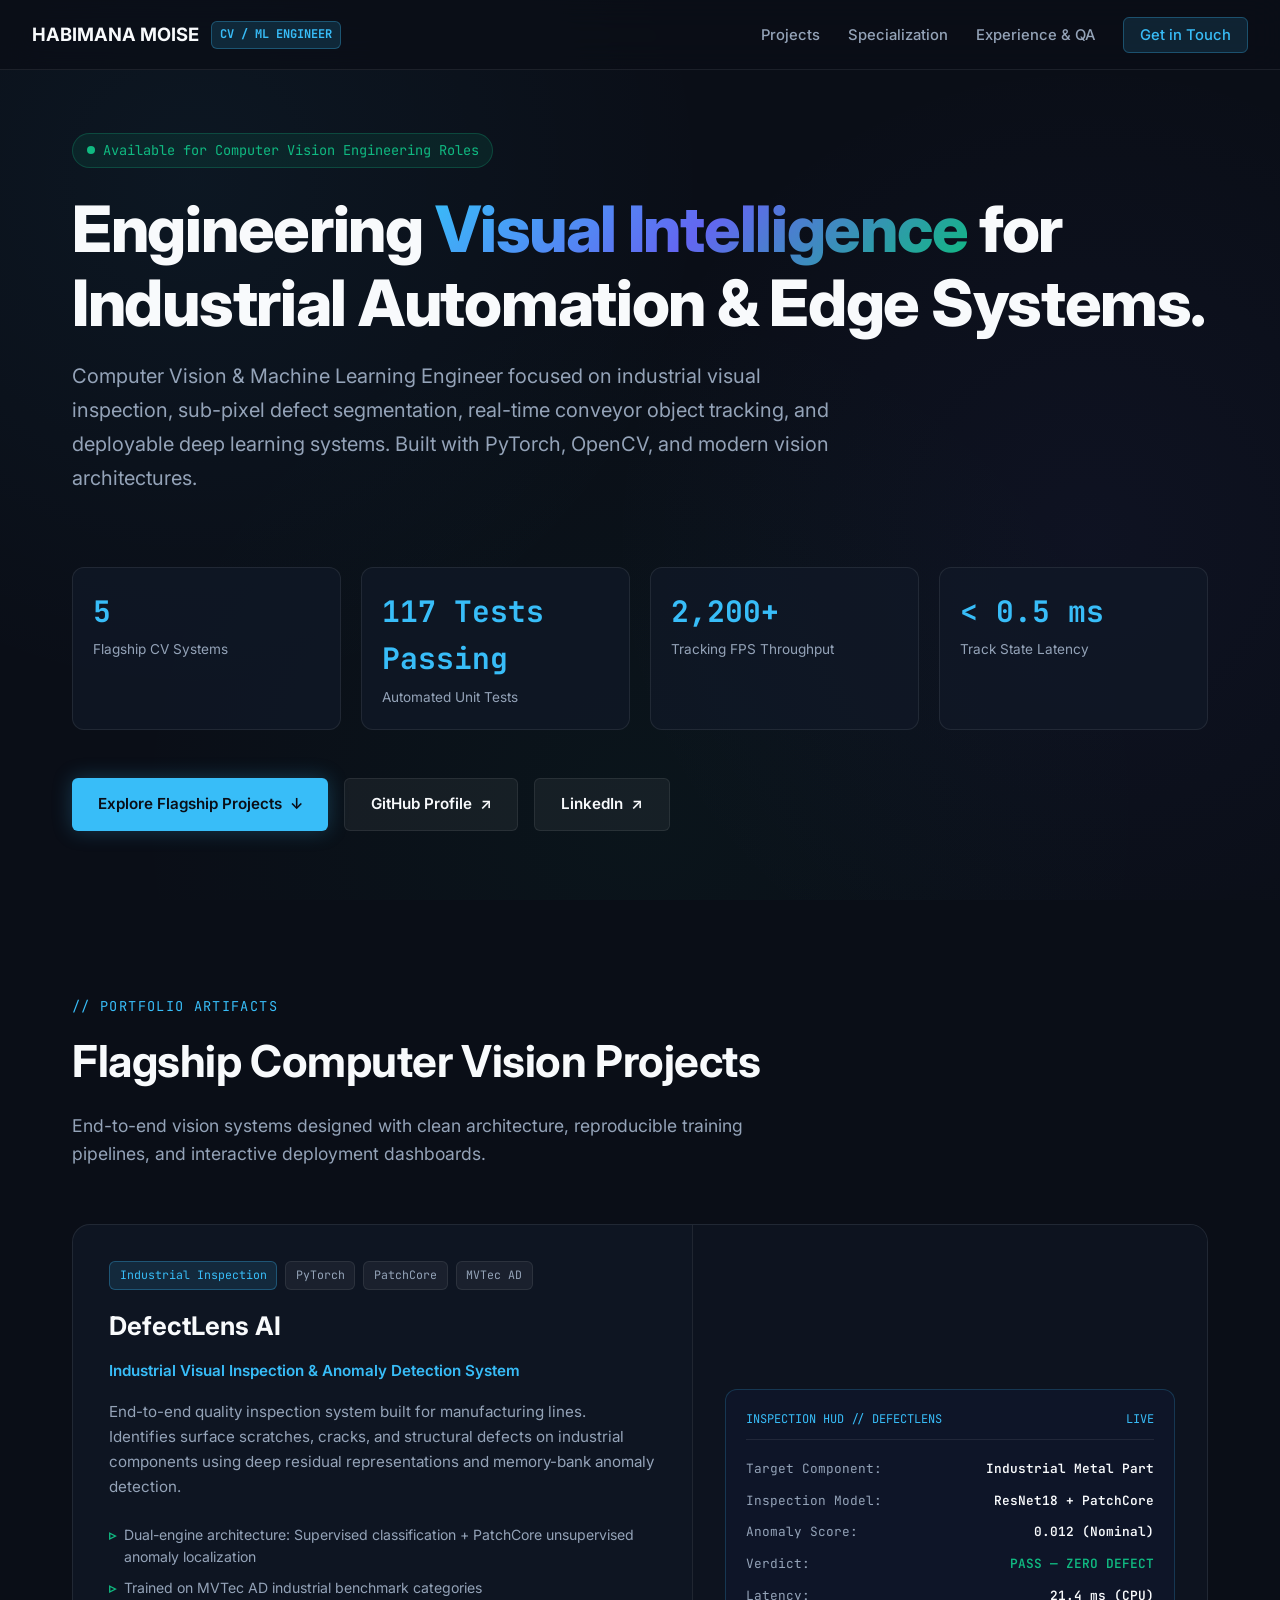
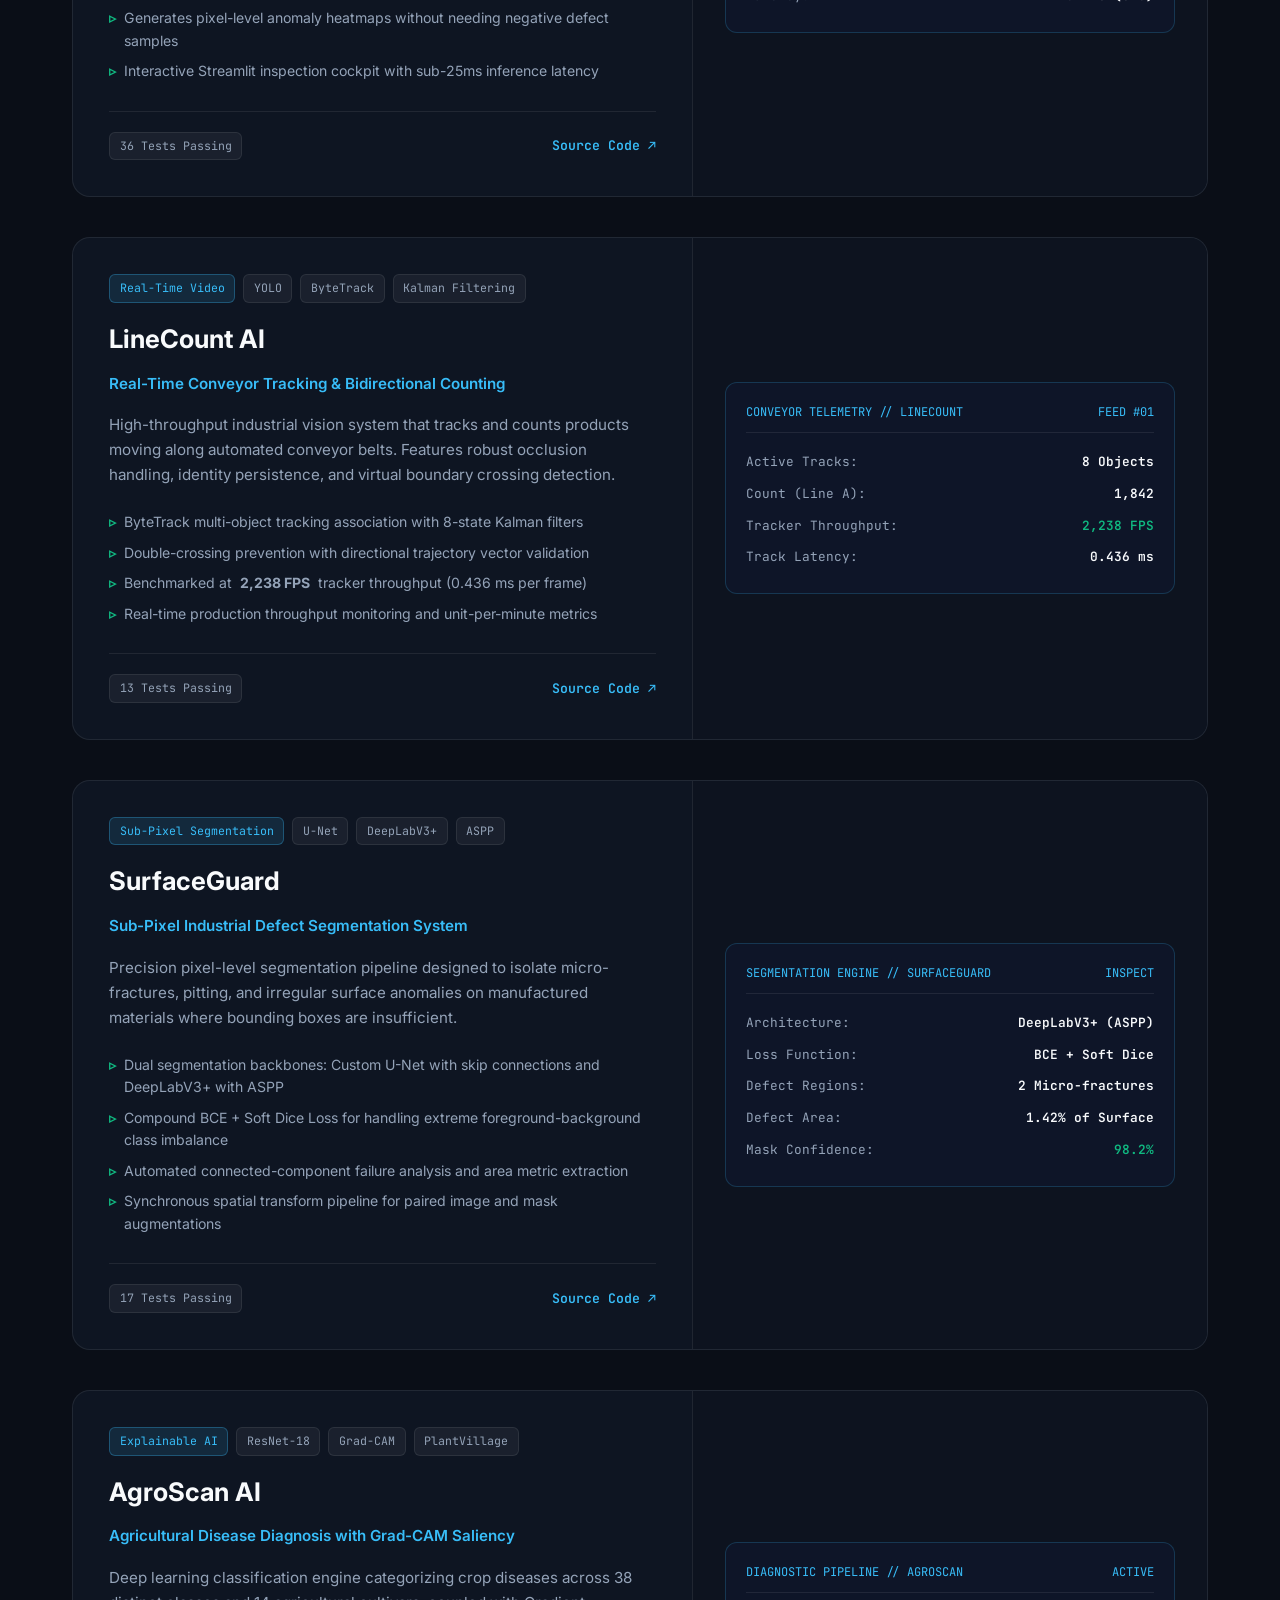
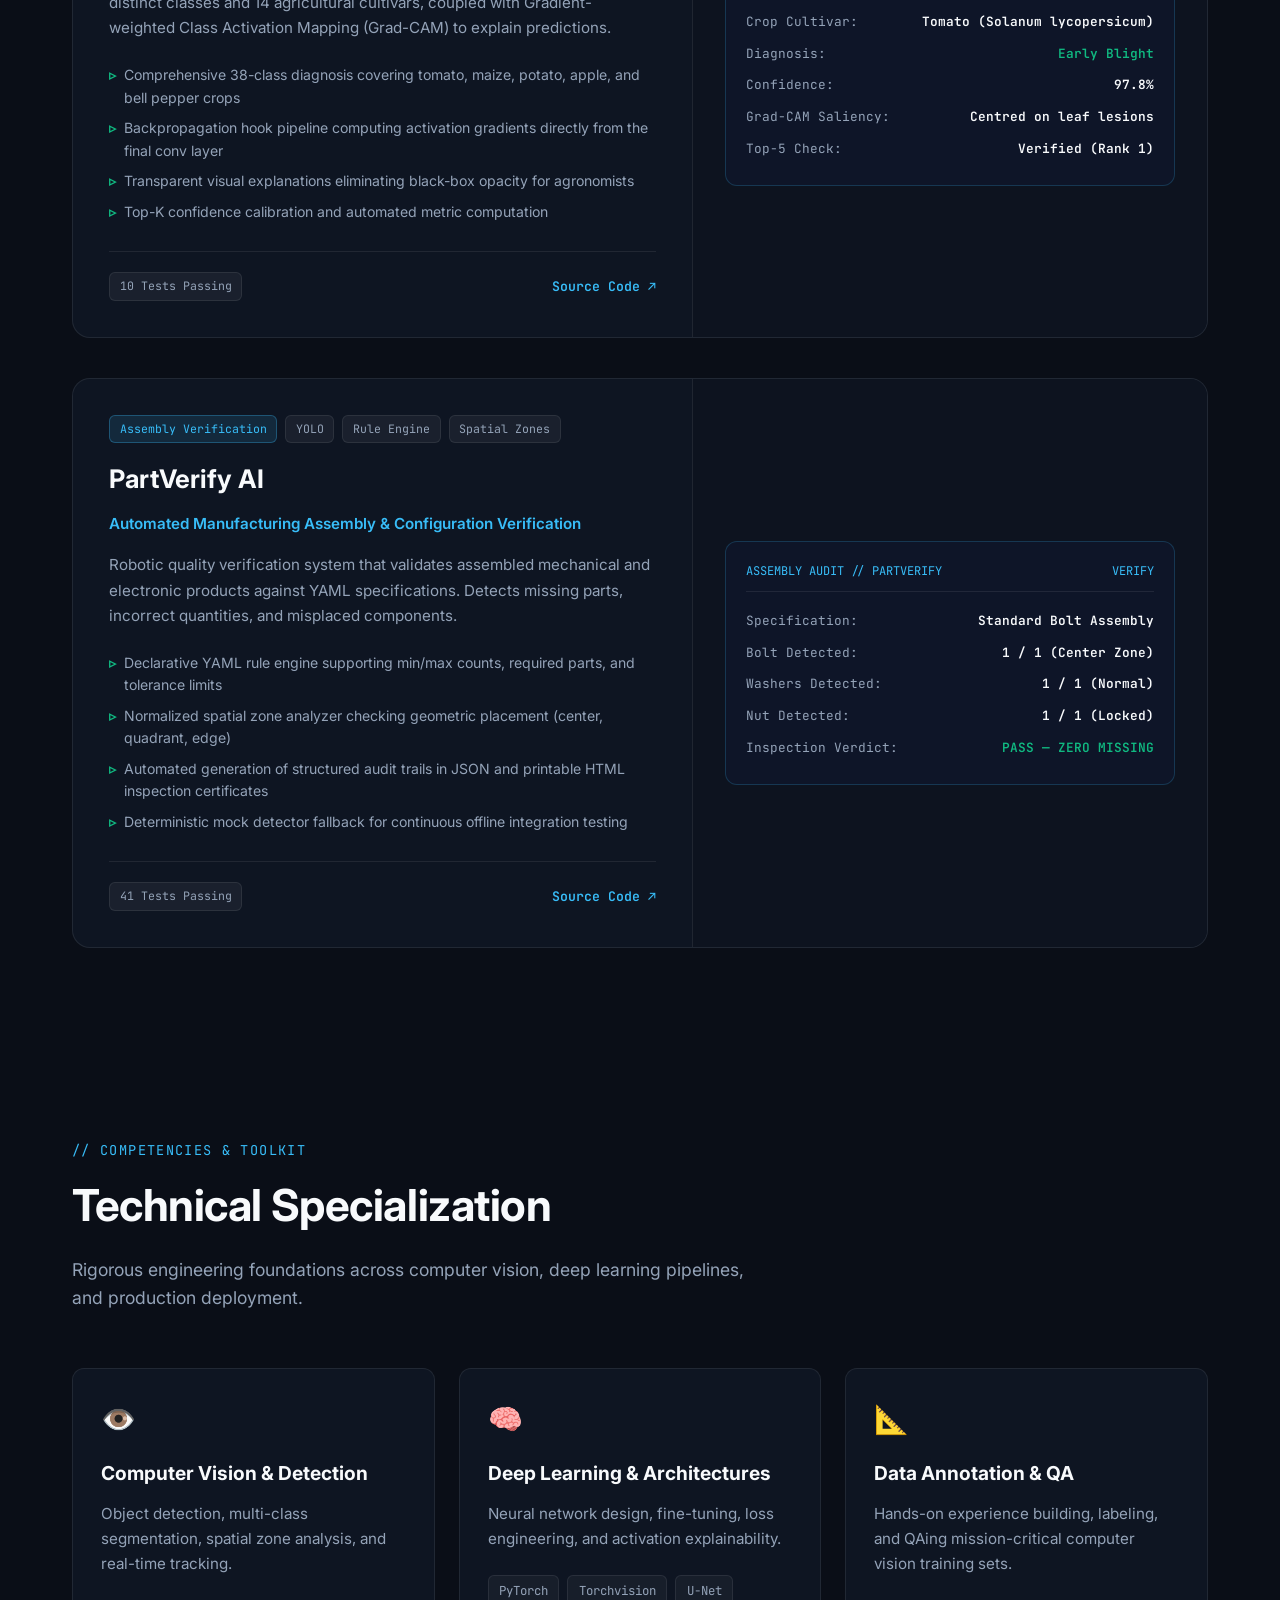
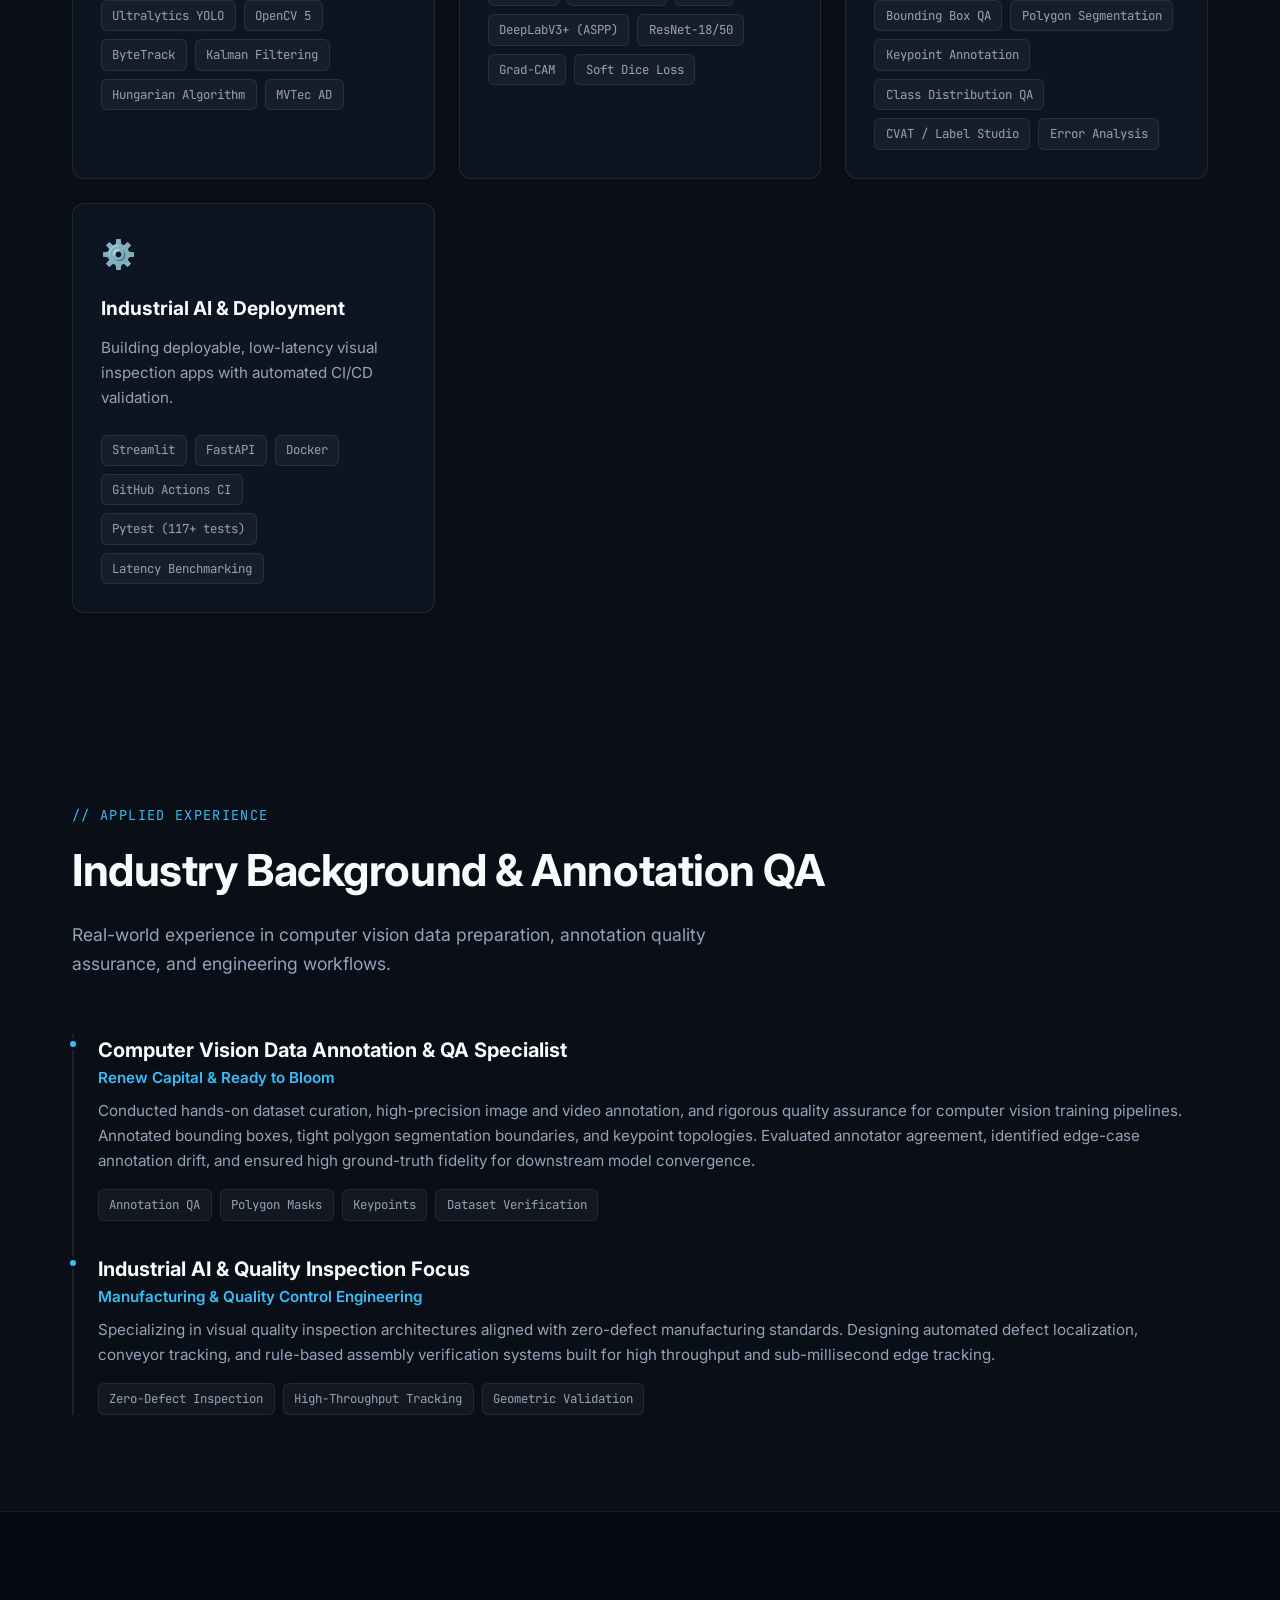
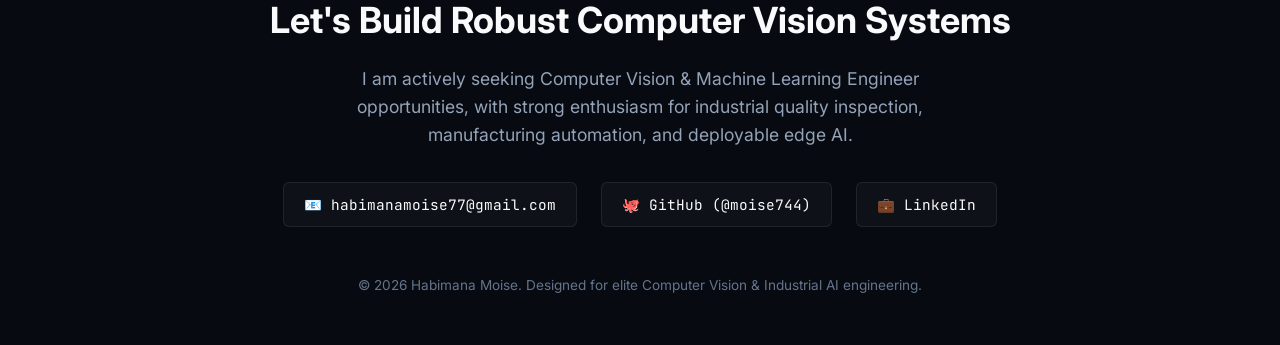
==== commit cd8e0599: "feat: complete Computer Vision & Machine Learning engineering portfolio website" ====
--- a/index.html
+++ b/index.html
@@ -1,1409 +1,447 @@
 <!DOCTYPE html>
 <html lang="en">
 <head>
-    <meta charset="UTF-8">
-    <meta name="viewport" content="width=device-width, initial-scale=1.0">
-    <title>Habimana Moise - Python Developer & ML Engineer</title>
-    <style>
-        * {
-            margin: 0;
-            padding: 0;
-            box-sizing: border-box;
-        }
-
-        body {
-            font-family: 'Segoe UI', Tahoma, Geneva, Verdana, sans-serif;
-            line-height: 1.6;
-            color: #333;
-            overflow-x: hidden;
-        }
-
-        /* Navigation */
-        .navbar {
-            position: fixed;
-            top: 0;
-            width: 100%;
-            background: rgba(15, 23, 42, 0.95);
-            backdrop-filter: blur(10px);
-            z-index: 1000;
-            padding: 1rem 0;
-            transition: all 0.3s ease;
-        }
-
-        .nav-container {
-            max-width: 1200px;
-            margin: 0 auto;
-            display: flex;
-            justify-content: space-between;
-            align-items: center;
-            padding: 0 2rem;
-        }
-
-        .logo {
-            font-size: 1.5rem;
-            font-weight: bold;
-            color: #64ffda;
-        }
-
-        .nav-links {
-            display: flex;
-            list-style: none;
-            gap: 2rem;
-        }
-
-        .nav-links a {
-            color: #fff;
-            text-decoration: none;
-            transition: color 0.3s ease;
-            font-weight: 500;
-        }
-
-        .nav-links a:hover {
-            color: #64ffda;
-        }
-
-        .mobile-menu-btn {
-            display: none;
-            background: none;
-            border: none;
-            color: #64ffda;
-            font-size: 1.5rem;
-            cursor: pointer;
-        }
-
-        /* Hero Section */
-        .hero {
-            min-height: 100vh;
-            background: linear-gradient(135deg, #0f172a 0%, #1e293b 100%);
-            display: flex;
-            align-items: center;
-            justify-content: center;
-            text-align: center;
-            color: white;
-            position: relative;
-            overflow: hidden;
-        }
-
-        .hero::before {
-            content: '';
-            position: absolute;
-            top: 0;
-            left: 0;
-            right: 0;
-            bottom: 0;
-            background: url('data:image/svg+xml,<svg xmlns="http://www.w3.org/2000/svg" viewBox="0 0 1000 1000"><defs><radialGradient id="g"><stop offset="20%" stop-color="%2364ffda" stop-opacity="0.1"/><stop offset="80%" stop-color="%2364ffda" stop-opacity="0"/></radialGradient></defs><rect width="100%" height="100%" fill="url(%23g)"/></svg>');
-            animation: float 6s ease-in-out infinite;
-        }
-
-        @keyframes float {
-            0%, 100% { transform: translateY(0px) rotate(0deg); }
-            50% { transform: translateY(-20px) rotate(2deg); }
-        }
-
-        .hero-content {
-            position: relative;
-            z-index: 2;
-            max-width: 800px;
-            padding: 0 2rem;
-        }
-
-        .hero h1 {
-            font-size: 3.5rem;
-            margin-bottom: 1rem;
-            background: linear-gradient(45deg, #64ffda, #ffffff);
-            -webkit-background-clip: text;
-            -webkit-text-fill-color: transparent;
-            background-clip: text;
-        }
-
-        .hero .subtitle {
-            font-size: 1.5rem;
-            margin-bottom: 2rem;
-            color: #94a3b8;
-            min-height: 2rem;
-        }
-
-        .hero .description {
-            font-size: 1.1rem;
-            margin-bottom: 3rem;
-            color: #cbd5e1;
-            max-width: 600px;
-            margin-left: auto;
-            margin-right: auto;
-        }
-
-        .cta-buttons {
-            display: flex;
-            gap: 1rem;
-            justify-content: center;
-            flex-wrap: wrap;
-        }
-
-        .btn {
-            padding: 12px 30px;
-            border: none;
-            border-radius: 50px;
-            font-size: 1rem;
-            font-weight: 600;
-            text-decoration: none;
-            transition: all 0.3s ease;
-            cursor: pointer;
-            display: inline-block;
-        }
-
-        .btn-primary {
-            background: linear-gradient(45deg, #64ffda, #06b6d4);
-            color: #0f172a;
-        }
-
-        .btn-primary:hover {
-            transform: translateY(-2px);
-            box-shadow: 0 10px 25px rgba(100, 255, 218, 0.3);
-        }
-
-        .btn-secondary {
-            background: transparent;
-            color: #64ffda;
-            border: 2px solid #64ffda;
-        }
-
-        .btn-secondary:hover {
-            background: #64ffda;
-            color: #0f172a;
-            transform: translateY(-2px);
-        }
-
-        .btn-download {
-            background: linear-gradient(45deg, #f59e0b, #f97316);
-            color: white;
-        }
-
-        .btn-download:hover {
-            transform: translateY(-2px);
-            box-shadow: 0 10px 25px rgba(245, 158, 11, 0.3);
-        }
-
-        /* Sections */
-        .section {
-            padding: 80px 0;
-            max-width: 1200px;
-            margin: 0 auto;
-            padding-left: 2rem;
-            padding-right: 2rem;
-        }
-
-        .section-title {
-            font-size: 2.5rem;
-            text-align: center;
-            margin-bottom: 3rem;
-            color: #1e293b;
-            position: relative;
-        }
-
-        .section-title::after {
-            content: '';
-            position: absolute;
-            bottom: -10px;
-            left: 50%;
-            transform: translateX(-50%);
-            width: 80px;
-            height: 4px;
-            background: linear-gradient(45deg, #64ffda, #06b6d4);
-            border-radius: 2px;
-        }
-
-        /* About Section */
-        .about {
-            background: #f8fafc;
-        }
-
-        .about-content {
-            display: grid;
-            grid-template-columns: 1fr 2fr;
-            gap: 3rem;
-            align-items: center;
-        }
-
-        .about-image {
-            text-align: center;
-        }
-
-        .profile-pic {
-            width: 250px;
-            height: 250px;
-            border-radius: 50%;
-            background: linear-gradient(45deg, #64ffda, #06b6d4);
-            display: flex;
-            align-items: center;
-            justify-content: center;
-            font-size: 4rem;
-            color: #0f172a;
-            font-weight: bold;
-            margin: 0 auto;
-            box-shadow: 0 10px 30px rgba(100, 255, 218, 0.3);
-        }
-
-        .about-text {
-            font-size: 1.1rem;
-            color: #64748b;
-            line-height: 1.8;
-        }
-
-        .about-text p {
-            margin-bottom: 1.5rem;
-        }
-
-        /* Skills Section */
-        .skills-grid {
-            display: grid;
-            grid-template-columns: repeat(auto-fit, minmax(250px, 1fr));
-            gap: 2rem;
-            margin-top: 2rem;
-        }
-
-        .skill-category {
-            background: white;
-            padding: 2rem;
-            border-radius: 15px;
-            box-shadow: 0 5px 15px rgba(0,0,0,0.1);
-            transition: transform 0.3s ease;
-        }
-
-        .skill-category:hover {
-            transform: translateY(-5px);
-        }
-
-        .skill-category h3 {
-            color: #1e293b;
-            margin-bottom: 1rem;
-            font-size: 1.3rem;
-        }
-
-        .skill-tags {
-            display: flex;
-            flex-wrap: wrap;
-            gap: 0.5rem;
-        }
-
-        .skill-tag {
-            background: linear-gradient(45deg, #64ffda, #06b6d4);
-            color: #0f172a;
-            padding: 0.5rem 1rem;
-            border-radius: 25px;
-            font-size: 0.9rem;
-            font-weight: 600;
-        }
-
-        /* Achievements Section */
-        .achievements {
-            background: #f8fafc;
-        }
-
-        .achievements-grid {
-            display: grid;
-            grid-template-columns: repeat(auto-fit, minmax(320px, 1fr));
-            gap: 2rem;
-            margin-top: 2rem;
-        }
-
-        .achievement-card {
-            background: white;
-            border-radius: 15px;
-            padding: 2rem;
-            box-shadow: 0 10px 30px rgba(0,0,0,0.1);
-            transition: all 0.3s ease;
-            text-align: center;
-            border-top: 4px solid #64ffda;
-        }
-
-        .achievement-card:hover {
-            transform: translateY(-8px);
-            box-shadow: 0 20px 40px rgba(0,0,0,0.15);
-        }
-
-        .achievement-badge-img {
-            width: 80px;
-            height: 80px;
-            margin: 0 auto 1rem;
-            border-radius: 10px;
-            display: flex;
-            align-items: center;
-            justify-content: center;
-            background: linear-gradient(45deg, #64ffda, #06b6d4);
-            box-shadow: 0 5px 15px rgba(100, 255, 218, 0.3);
-        }
-
-        .badge-placeholder {
-            width: 60px;
-            height: 60px;
-            background: white;
-            border-radius: 8px;
-            display: flex;
-            align-items: center;
-            justify-content: center;
-            font-size: 1.5rem;
-            color: #0f172a;
-            font-weight: bold;
-        }
-
-        .achievement-content h3 {
-            color: #1e293b;
-            font-size: 1.3rem;
-            margin-bottom: 0.5rem;
-            font-weight: bold;
-        }
-
-        .achievement-date {
-            color: #64ffda;
-            font-weight: 600;
-            font-size: 0.9rem;
-            margin-bottom: 1rem;
-        }
-
-        .achievement-content p {
-            color: #64748b;
-            line-height: 1.6;
-            margin-bottom: 1rem;
-        }
-
-        .achievement-label {
-            display: inline-block;
-            background: linear-gradient(45deg, #64ffda, #06b6d4);
-            color: #0f172a;
-            padding: 0.5rem 1rem;
-            border-radius: 25px;
-            font-size: 0.8rem;
-            font-weight: 600;
-            text-transform: uppercase;
-            letter-spacing: 0.5px;
-        }
-
-        /* Documents Section */
-        .documents {
-            background: white;
-        }
-
-        .documents-grid {
-            display: grid;
-            grid-template-columns: repeat(auto-fit, minmax(280px, 1fr));
-            gap: 2rem;
-            margin-top: 2rem;
-        }
-
-        .document-card {
-            background: #f8fafc;
-            border: 2px solid #e2e8f0;
-            border-radius: 15px;
-            padding: 2rem;
-            text-align: center;
-            transition: all 0.3s ease;
-        }
-
-        .document-card:hover {
-            border-color: #64ffda;
-            transform: translateY(-5px);
-            box-shadow: 0 10px 25px rgba(100, 255, 218, 0.1);
-        }
-
-        .document-icon {
-            width: 60px;
-            height: 60px;
-            margin: 0 auto 1rem;
-            background: linear-gradient(45deg, #64ffda, #06b6d4);
-            border-radius: 10px;
-            display: flex;
-            align-items: center;
-            justify-content: center;
-            font-size: 1.5rem;
-            color: white;
-        }
-
-        .document-title {
-            color: #1e293b;
-            font-size: 1.2rem;
-            font-weight: bold;
-            margin-bottom: 0.5rem;
-        }
-
-        .document-description {
-            color: #64748b;
-            margin-bottom: 1.5rem;
-            line-height: 1.5;
-        }
-
-        /* Projects Section */
-        .projects {
-            background: white;
-        }
-
-        .projects-grid {
-            display: grid;
-            grid-template-columns: repeat(auto-fit, minmax(350px, 1fr));
-            gap: 2rem;
-            margin-top: 2rem;
-        }
-
-        .project-card {
-            background: #f8fafc;
-            border-radius: 15px;
-            overflow: hidden;
-            box-shadow: 0 10px 30px rgba(0,0,0,0.1);
-            transition: all 0.3s ease;
-            border: 1px solid #e2e8f0;
-        }
-
-        .project-card:hover {
-            transform: translateY(-10px);
-            box-shadow: 0 20px 40px rgba(0,0,0,0.15);
-            border-color: #64ffda;
-        }
-
-        .project-header {
-            background: linear-gradient(45deg, #1e293b, #334155);
-            color: white;
-            padding: 1.5rem;
-        }
-
-        .project-title {
-            font-size: 1.3rem;
-            font-weight: bold;
-            margin-bottom: 0.5rem;
-        }
-
-        .project-subtitle {
-            color: #94a3b8;
-            font-size: 0.9rem;
-        }
-
-        .project-content {
-            padding: 1.5rem;
-        }
-
-        .project-description {
-            color: #64748b;
-            margin-bottom: 1rem;
-            line-height: 1.6;
-        }
-
-        .project-tech {
-            display: flex;
-            flex-wrap: wrap;
-            gap: 0.5rem;
-            margin-bottom: 1rem;
-        }
-
-        .tech-tag {
-            background: #e2e8f0;
-            color: #475569;
-            padding: 0.3rem 0.8rem;
-            border-radius: 15px;
-            font-size: 0.8rem;
-            font-weight: 500;
-        }
-
-        .project-links {
-            display: flex;
-            gap: 1rem;
-        }
-
-        .project-link {
-            color: #64ffda;
-            text-decoration: none;
-            font-weight: 600;
-            font-size: 0.9rem;
-            transition: color 0.3s ease;
-        }
-
-        .project-link:hover {
-            color: #06b6d4;
-        }
-
-        /* Experience Timeline */
-        .experience {
-            background: #f8fafc;
-        }
-
-        .timeline {
-            position: relative;
-            margin-top: 2rem;
-        }
-
-        .timeline::before {
-            content: '';
-            position: absolute;
-            left: 30px;
-            top: 0;
-            bottom: 0;
-            width: 3px;
-            background: linear-gradient(to bottom, #64ffda, #06b6d4);
-        }
-
-        .timeline-item {
-            position: relative;
-            margin-bottom: 3rem;
-            padding-left: 80px;
-        }
-
-        .timeline-dot {
-            position: absolute;
-            left: 18px;
-            top: 0;
-            width: 24px;
-            height: 24px;
-            background: #64ffda;
-            border-radius: 50%;
-            border: 4px solid white;
-            box-shadow: 0 0 0 4px #64ffda;
-        }
-
-        .timeline-content {
-            background: white;
-            padding: 1.5rem;
-            border-radius: 10px;
-            border-left: 4px solid #64ffda;
-            box-shadow: 0 5px 15px rgba(0,0,0,0.1);
-        }
-
-        .timeline-title {
-            font-size: 1.2rem;
-            font-weight: bold;
-            color: #1e293b;
-            margin-bottom: 0.5rem;
-        }
-
-        .timeline-company {
-            color: #64ffda;
-            font-weight: 600;
-            margin-bottom: 0.5rem;
-        }
-
-        .timeline-date {
-            color: #64748b;
-            font-size: 0.9rem;
-            margin-bottom: 1rem;
-        }
-
-        .timeline-description {
-            color: #64748b;
-            line-height: 1.6;
-        }
-
-        /* Contact Section */
-        .contact {
-            background: linear-gradient(135deg, #0f172a 0%, #1e293b 100%);
-            color: white;
-            text-align: center;
-        }
-
-        .contact-content {
-            max-width: 600px;
-            margin: 0 auto;
-        }
-
-        .contact-info {
-            display: grid;
-            grid-template-columns: repeat(auto-fit, minmax(200px, 1fr));
-            gap: 2rem;
-            margin-top: 2rem;
-        }
-
-        .contact-item {
-            background: rgba(255,255,255,0.1);
-            padding: 1.5rem;
-            border-radius: 10px;
-            backdrop-filter: blur(10px);
-            transition: all 0.3s ease;
-        }
-
-        .contact-item:hover {
-            background: rgba(255,255,255,0.15);
-            transform: translateY(-3px);
-        }
-
-        .contact-item h3 {
-            color: #64ffda;
-            margin-bottom: 0.5rem;
-        }
-
-        .contact-item a {
-            color: #cbd5e1;
-            text-decoration: none;
-            transition: color 0.3s ease;
-        }
-
-        .contact-item a:hover {
-            color: #64ffda;
-        }
-
-        /* Footer */
-        .footer {
-            background: #0f172a;
-            color: #94a3b8;
-            text-align: center;
-            padding: 2rem 0;
-        }
-
-        /* Responsive Design */
-        @media (max-width: 768px) {
-            .hero h1 {
-                font-size: 2.5rem;
-            }
-
-            .hero .subtitle {
-                font-size: 1.2rem;
-            }
-
-            .about-content {
-                grid-template-columns: 1fr;
-                text-align: center;
-            }
-
-            .nav-links {
-                display: none;
-                flex-direction: column;
-                position: absolute;
-                top: 100%;
-                left: 0;
-                right: 0;
-                background: rgba(15, 23, 42, 0.98);
-                padding: 1rem 2rem;
-                gap: 1rem;
-            }
-
-            .nav-links.active {
-                display: flex;
-            }
-
-            .mobile-menu-btn {
-                display: block;
-            }
-
-            .cta-buttons {
-                flex-direction: column;
-                align-items: center;
-            }
-
-            .timeline::before {
-                left: 15px;
-            }
-
-            .timeline-item {
-                padding-left: 50px;
-            }
-
-            .timeline-dot {
-                left: 3px;
-            }
-
-            .section {
-                padding: 60px 0;
-                padding-left: 1rem;
-                padding-right: 1rem;
-            }
-        }
-
-        /* Smooth scrolling */
-        html {
-            scroll-behavior: smooth;
-        }
-
-        /* Animations */
-        .fade-in {
-            opacity: 0;
-            transform: translateY(30px);
-            animation: fadeInUp 0.8s ease forwards;
-        }
-
-        @keyframes fadeInUp {
-            to {
-                opacity: 1;
-                transform: translateY(0);
-            }
-        }
-
-        .stagger-1 { animation-delay: 0.1s; }
-        .stagger-2 { animation-delay: 0.2s; }
-        .stagger-3 { animation-delay: 0.3s; }
-        .stagger-4 { animation-delay: 0.4s; }
-
-        /* Particle animation */
-        @keyframes particleFloat {
-            0% {
-                transform: translateY(0) rotate(0deg);
-                opacity: 0;
-            }
-            10% {
-                opacity: 0.6;
-            }
-            90% {
-                opacity: 0.6;
-            }
-            100% {
-                transform: translateY(-100vh) rotate(360deg);
-                opacity: 0;
-            }
-        }
-
-        .particle {
-            position: absolute;
-            width: 2px;
-            height: 2px;
-            background: #64ffda;
-            border-radius: 50%;
-            pointer-events: none;
-            animation: particleFloat 4s linear infinite;
-        }
-
-        /* File upload instructions */
-        .upload-instructions {
-            background: linear-gradient(45deg, #fef3c7, #fde68a);
-            border: 2px dashed #f59e0b;
-            border-radius: 15px;
-            padding: 2rem;
-            text-align: center;
-            margin: 2rem 0;
-        }
-
-        .upload-instructions h3 {
-            color: #92400e;
-            margin-bottom: 1rem;
-        }
-
-        .upload-instructions p {
-            color: #78350f;
-            line-height: 1.6;
-        }
-    </style>
+  <meta charset="UTF-8">
+  <meta name="viewport" content="width=device-width, initial-scale=1.0">
+  <title>Habimana Moise — Computer Vision & Machine Learning Engineer</title>
+  <meta name="description" content="Portfolio of Habimana Moise, Computer Vision & Machine Learning Engineer specializing in industrial visual inspection, defect detection, segmentation, and real-time tracking.">
+  <link rel="preconnect" href="https://fonts.googleapis.com">
+  <link rel="preconnect" href="https://fonts.gstatic.com" crossorigin>
+  <link href="https://fonts.googleapis.com/css2?family=Inter:wght@300;400;500;600;700;800&family=JetBrains+Mono:wght@400;500;600;700&display=swap" rel="stylesheet">
+  <link rel="stylesheet" href="assets/css/style.css">
 </head>
 <body>
-    <!-- Navigation -->
-    <nav class="navbar">
-        <div class="nav-container">
-            <div class="logo">HM</div>
-            <ul class="nav-links">
-                <li><a href="#home">Home</a></li>
-                <li><a href="#about">About</a></li>
-                <li><a href="#skills">Skills</a></li>
-                <li><a href="#projects">Projects</a></li>
-                <li><a href="#achievements">Achievements</a></li>
-                <li><a href="#documents">Documents</a></li>
-                <li><a href="#experience">Experience</a></li>
-                <li><a href="#contact">Contact</a></li>
+
+  <!-- Navigation -->
+  <nav class="navbar">
+    <div class="nav-brand">
+      <span>HABIMANA MOISE</span>
+      <span class="brand-badge">CV / ML ENGINEER</span>
+    </div>
+    <ul class="nav-links">
+      <li><a href="#projects">Projects</a></li>
+      <li><a href="#specialization">Specialization</a></li>
+      <li><a href="#experience">Experience & QA</a></li>
+      <li><a href="#contact" class="nav-cta">Get in Touch</a></li>
+    </ul>
+  </nav>
+
+  <!-- Hero Section -->
+  <header class="hero">
+    <div class="hero-tagline">
+      <span class="status-dot"></span>
+      <span>Available for Computer Vision Engineering Roles</span>
+    </div>
+    <h1>
+      Engineering <span class="gradient-text">Visual Intelligence</span> for Industrial Automation & Edge Systems.
+    </h1>
+    <p class="hero-subtitle">
+      Computer Vision & Machine Learning Engineer focused on industrial visual inspection, sub-pixel defect segmentation, real-time conveyor object tracking, and deployable deep learning systems. Built with PyTorch, OpenCV, and modern vision architectures.
+    </p>
+
+    <!-- Metrics Bar -->
+    <div class="hero-metrics">
+      <div class="metric-card">
+        <div class="metric-value">5</div>
+        <div class="metric-label">Flagship CV Systems</div>
+      </div>
+      <div class="metric-card">
+        <div class="metric-value" id="total-tests-passed">117</div>
+        <div class="metric-label">Automated Unit Tests</div>
+      </div>
+      <div class="metric-card">
+        <div class="metric-value">2,200+</div>
+        <div class="metric-label">Tracking FPS Throughput</div>
+      </div>
+      <div class="metric-card">
+        <div class="metric-value">&lt; 0.5 ms</div>
+        <div class="metric-label">Track State Latency</div>
+      </div>
+    </div>
+
+    <div class="hero-actions">
+      <a href="#projects" class="btn-primary">
+        Explore Flagship Projects <span>↓</span>
+      </a>
+      <a href="https://github.com/moise744" target="_blank" rel="noopener noreferrer" class="btn-secondary">
+        GitHub Profile <span>↗</span>
+      </a>
+      <a href="https://www.linkedin.com/in/habimana-moise" target="_blank" rel="noopener noreferrer" class="btn-secondary">
+        LinkedIn <span>↗</span>
+      </a>
+    </div>
+  </header>
+
+  <!-- Featured Projects -->
+  <section id="projects" class="section">
+    <div class="section-header">
+      <div class="section-tag">// PORTFOLIO ARTIFACTS</div>
+      <h2 class="section-title">Flagship Computer Vision Projects</h2>
+      <p class="section-desc">
+        End-to-end vision systems designed with clean architecture, reproducible training pipelines, and interactive deployment dashboards.
+      </p>
+    </div>
+
+    <div class="projects-grid">
+
+      <!-- PROJECT 1: DEFECTLENS AI -->
+      <article class="project-card">
+        <div class="project-content">
+          <div>
+            <div class="project-badge-row">
+              <span class="badge primary">Industrial Inspection</span>
+              <span class="badge">PyTorch</span>
+              <span class="badge">PatchCore</span>
+              <span class="badge">MVTec AD</span>
+            </div>
+            <h3 class="project-title">DefectLens AI</h3>
+            <p class="project-tagline">Industrial Visual Inspection & Anomaly Detection System</p>
+            <p class="project-desc">
+              End-to-end quality inspection system built for manufacturing lines. Identifies surface scratches, cracks, and structural defects on industrial components using deep residual representations and memory-bank anomaly detection.
+            </p>
+            <ul class="project-highlights">
+              <li>Dual-engine architecture: Supervised classification + PatchCore unsupervised anomaly localization</li>
+              <li>Trained on MVTec AD industrial benchmark categories</li>
+              <li>Generates pixel-level anomaly heatmaps without needing negative defect samples</li>
+              <li>Interactive Streamlit inspection cockpit with sub-25ms inference latency</li>
             </ul>
-            <button class="mobile-menu-btn" onclick="toggleMobileMenu()">☰</button>
-        </div>
-    </nav>
-
-    <!-- Hero Section -->
-    <section id="home" class="hero">
-        <div class="hero-content">
-            <h1 class="fade-in">Habimana Moise</h1>
-            <p class="subtitle fade-in stagger-1">Python Developer & ML Engineer</p>
-            <p class="description fade-in stagger-2">
-                AWS DeepRacer Champion with top 10% national ranking. Passionate about building intelligent applications that solve real-world problems. Specializing in Python backend development, machine learning, and AI-powered solutions.
+          </div>
+          <div class="project-footer">
+            <span class="badge">36 Tests Passing</span>
+            <div class="project-links">
+              <a href="https://github.com/moise744/defectlens-ai" class="project-link" target="_blank" rel="noopener noreferrer">Source Code ↗</a>
+            </div>
+          </div>
+        </div>
+        <div class="project-preview">
+          <div class="hud-panel">
+            <div class="hud-header">
+              <span>INSPECTION HUD // DEFECTLENS</span>
+              <span>LIVE</span>
+            </div>
+            <div class="hud-row"><span>Target Component:</span><span>Industrial Metal Part</span></div>
+            <div class="hud-row"><span>Inspection Model:</span><span>ResNet18 + PatchCore</span></div>
+            <div class="hud-row"><span>Anomaly Score:</span><span>0.012 (Nominal)</span></div>
+            <div class="hud-row"><span>Verdict:</span><span class="hud-tag-pass">PASS — ZERO DEFECT</span></div>
+            <div class="hud-row"><span>Latency:</span><span>21.4 ms (CPU)</span></div>
+          </div>
+        </div>
+      </article>
+
+      <!-- PROJECT 2: LINECOUNT AI -->
+      <article class="project-card">
+        <div class="project-content">
+          <div>
+            <div class="project-badge-row">
+              <span class="badge primary">Real-Time Video</span>
+              <span class="badge">YOLO</span>
+              <span class="badge">ByteTrack</span>
+              <span class="badge">Kalman Filtering</span>
+            </div>
+            <h3 class="project-title">LineCount AI</h3>
+            <p class="project-tagline">Real-Time Conveyor Tracking & Bidirectional Counting</p>
+            <p class="project-desc">
+              High-throughput industrial vision system that tracks and counts products moving along automated conveyor belts. Features robust occlusion handling, identity persistence, and virtual boundary crossing detection.
             </p>
-            <div class="cta-buttons fade-in stagger-3">
-                <a href="#projects" class="btn btn-primary">View My Work</a>
-                <a href="#achievements" class="btn btn-secondary">See Achievements</a>
-                <a href="#documents" class="btn btn-download">Download CV</a>
-            </div>
-        </div>
-    </section>
-
-    <!-- About Section -->
-    <section id="about" class="section about">
-        <h2 class="section-title">About Me</h2>
-        <div class="about-content">
-            <div class="about-image">
-                <div class="profile-pic">HM</div>
-            </div>
-            <div class="about-text">
-                <p>I'm a Computer and Software Engineering student at the University of Rwanda with a strong passion for Python development and machine learning. My journey in tech has been marked by continuous learning and practical application of cutting-edge technologies.</p>
-                
-                <p>With hands-on experience in building machine learning systems, web APIs, and data analysis platforms, I specialize in creating intelligent applications that bridge the gap between complex algorithms and real-world business solutions.</p>
-                
-                <p>My competitive achievements include earning top 10% ranking in AWS DeepRacer competitions, securing 2nd and 3rd place medals in national competitions, completing AWS Machine Learning Foundations through a competitive scholarship, and developing sophisticated financial market analysis systems using Python, FastAPI, and Django.</p>
-                
-                <p>I'm actively seeking opportunities to grow my skills in an international environment and contribute to innovative projects that make a meaningful impact. My goal is to leverage my AWS expertise and competitive programming background to solve complex real-world challenges.</p>
-            </div>
-        </div>
-    </section>
-
-    <!-- Skills Section -->
-    <section id="skills" class="section">
-        <h2 class="section-title">Technical Skills</h2>
-        <div class="skills-grid">
-            <div class="skill-category fade-in stagger-1">
-                <h3>Programming Languages</h3>
-                <div class="skill-tags">
-                    <span class="skill-tag">Python</span>
-                    <span class="skill-tag">SQL</span>
-                    <span class="skill-tag">JavaScript</span>
-                    <span class="skill-tag">HTML/CSS</span>
-                    <span class="skill-tag">C++</span>
-                </div>
-            </div>
-            
-            <div class="skill-category fade-in stagger-2">
-                <h3>Python Frameworks</h3>
-                <div class="skill-tags">
-                    <span class="skill-tag">Django</span>
-                    <span class="skill-tag">FastAPI</span>
-                    <span class="skill-tag">Flask</span>
-                    <span class="skill-tag">Pandas</span>
-                    <span class="skill-tag">NumPy</span>
-                </div>
-            </div>
-            
-            <div class="skill-category fade-in stagger-3">
-                <h3>Machine Learning & AI</h3>
-                <div class="skill-tags">
-                    <span class="skill-tag">Scikit-learn</span>
-                    <span class="skill-tag">AutoGluon</span>
-                    <span class="skill-tag">Reinforcement Learning</span>
-                    <span class="skill-tag">Statistical Modeling</span>
-                    <span class="skill-tag">ARIMA</span>
-                    <span class="skill-tag">Time Series</span>
-                </div>
-            </div>
-            
-            <div class="skill-category fade-in stagger-4">
-                <h3>Cloud & Data Tools</h3>
-                <div class="skill-tags">
-                    <span class="skill-tag">AWS SageMaker</span>
-                    <span class="skill-tag">AWS DeepRacer</span>
-                    <span class="skill-tag">Selenium</span>
-                    <span class="skill-tag">BeautifulSoup</span>
-                    <span class="skill-tag">Git</span>
-                    <span class="skill-tag">API Development</span>
-                </div>
-            </div>
-        </div>
-    </section>
-
-    <!-- Projects Section -->
-    <section id="projects" class="section projects">
-        <h2 class="section-title">Featured Projects</h2>
-        <div class="projects-grid">
-            <div class="project-card fade-in stagger-1">
-                <div class="project-header">
-                    <div class="project-title">Financial Markets ML System</div>
-                    <div class="project-subtitle">AI-Powered Economic Analysis Platform</div>
-                </div>
-                <div class="project-content">
-                    <p class="project-description">
-                        Comprehensive machine learning system that analyzes how economic and fundamental factors influence financial market price movements. Built end-to-end solution from data collection to model deployment with real-time analysis capabilities.
-                    </p>
-                    <div class="project-tech">
-                        <span class="tech-tag">Python</span>
-                        <span class="tech-tag">FastAPI</span>
-                        <span class="tech-tag">Django</span>
-                        <span class="tech-tag">Selenium</span>
-                        <span class="tech-tag">ARIMA</span>
-                        <span class="tech-tag">Scikit-learn</span>
-                    </div>
-                    <div class="project-links">
-                        <a href="https://github.com/moise744" class="project-link">View Code →</a>
-                        <a href="#" class="project-link">Live Demo →</a>
-                    </div>
-                </div>
-            </div>
-
-            <div class="project-card fade-in stagger-2">
-                <div class="project-header">
-                    <div class="project-title">AWS ML Workflow Pipeline</div>
-                    <div class="project-subtitle">Cloud-Based Machine Learning</div>
-                </div>
-                <div class="project-content">
-                    <p class="project-description">
-                        End-to-end machine learning workflow built using AWS ecosystem. Includes data wrangling, model training, performance evaluation, and deployment using AWS SageMaker and related cloud services.
-                    </p>
-                    <div class="project-tech">
-                        <span class="tech-tag">AWS SageMaker</span>
-                        <span class="tech-tag">Python</span>
-                        <span class="tech-tag">Data Engineering</span>
-                        <span class="tech-tag">Model Deployment</span>
-                    </div>
-                    <div class="project-links">
-                        <a href="https://github.com/moise744" class="project-link">View Code →</a>
-                        <a href="#" class="project-link">Documentation →</a>
-                    </div>
-                </div>
-            </div>
-
-            <div class="project-card fade-in stagger-3">
-                <div class="project-header">
-                    <div class="project-title">Reinforcement Learning Racer</div>
-                    <div class="project-subtitle">AWS DeepRacer Championship Model</div>
-                </div>
-                <div class="project-content">
-                    <p class="project-description">
-                        Award-winning reinforcement learning model developed for AWS DeepRacer competitions. Achieved multiple top rankings including 2nd place nationally through advanced reward function optimization and hyperparameter tuning.
-                    </p>
-                    <div class="project-tech">
-                        <span class="tech-tag">Reinforcement Learning</span>
-                        <span class="tech-tag">AWS DeepRacer</span>
-                        <span class="tech-tag">Python</span>
-                        <span class="tech-tag">Neural Networks</span>
-                        <span class="tech-tag">Model Optimization</span>
-                    </div>
-                    <div class="project-links">
-                        
-                        <a href="#achievements" class="project-link">See Awards →</a>
-                    </div>
-                </div>
-            </div>
-
-            <div class="project-card fade-in stagger-4">
-                <div class="project-header">
-                    <div class="project-title">Web Scraping & Data Pipeline</div>
-                    <div class="project-subtitle">Automated Data Collection System</div>
-                </div>
-                <div class="project-content">
-                    <p class="project-description">
-                        Advanced web scraping solution using Selenium and BeautifulSoup to collect, clean, and process financial data for machine learning model training and real-time market analysis.
-                    </p>
-                    <div class="project-tech">
-                        <span class="tech-tag">Selenium</span>
-                        <span class="tech-tag">BeautifulSoup</span>
-                        <span class="tech-tag">Pandas</span>
-                        <span class="tech-tag">Data Cleaning</span>
-                        <span class="tech-tag">ETL Pipeline</span>
-                    </div>
-                    <div class="project-links">
-                        <a href="https://github.com/moise744" class="project-link">View Code →</a>
-                        <a href="#" class="project-link">Learn More →</a>
-                    </div>
-                </div>
-            </div>
-        </div>
-    </section>
-
-    <!-- Achievements Section -->
-    <section id="achievements" class="section achievements">
-        <h2 class="section-title">AWS DeepRacer Achievements</h2>
-        <div class="achievements-grid">
-            <div class="achievement-card fade-in stagger-1">
-                <div class="achievement-badge-img">
-                  
-                     <img src="badges/top10.png" alt="Top 10% Badge" style="width: 60px; height: 60px; border-radius: 8px;"> 
-                </div>
-                <div class="achievement-content">
-                    <h3>AWS DeepRacer Top 10%</h3>
-                    <div class="achievement-date">August 2023 • Rwanda</div>
-                    <p>Achieved top 10% ranking in Rwanda during AWS DeepRacer Student League competitions, demonstrating exceptional machine learning and reinforcement learning skills.</p>
-                    <div class="achievement-label">National Recognition</div>
-                </div>
-            </div>
-
-            <div class="achievement-card fade-in stagger-2">
-                <div class="achievement-badge-img">
-                    
-                   <img src="badges/second.png" alt="2nd Place Badge" style="width: 60px; height: 60px; border-radius: 8px;"> 
-                </div>
-                <div class="achievement-content">
-                    <h3>2nd Place - AWS DeepRacer</h3>
-                    <div class="achievement-date">September 2023 • Rwanda</div>
-                    <p>Secured 2nd place in Rwanda's AWS DeepRacer competition, showcasing advanced understanding of autonomous vehicle algorithms and ML optimization strategies.</p>
-                    <div class="achievement-label">Silver Medal</div>
-                </div>
-            </div>
-
-            <div class="achievement-card fade-in stagger-3">
-                <div class="achievement-badge-img">
-                   
-                     <img src="badges/first.png" alt="First Race Badge" style="width: 60px; height: 60px; border-radius: 8px;"> 
-                </div>
-                <div class="achievement-content">
-                    <h3>First Race Badge</h3>
-                    <div class="achievement-date">September 2023</div>
-                    <p>Earned the coveted First Race Badge in AWS DeepRacer, marking the beginning of a successful competitive racing journey in machine learning and AI.</p>
-                    <div class="achievement-label">Milestone Achievement</div>
-                </div>
-            </div>
-
-            <div class="achievement-card fade-in stagger-4">
-                <div class="achievement-badge-img">
-                   
-                    <img src="badges/third.png" alt="3rd Place Badge" style="width: 60px; height: 60px; border-radius: 8px;"> 
-                </div>
-                <div class="achievement-content">
-                    <h3>3rd Place - AWS DeepRacer</h3>
-                    <div class="achievement-date">August 2023 • Rwanda</div>
-                    <p>Achieved 3rd place in Rwanda's AWS DeepRacer Student League, demonstrating consistent high performance in reinforcement learning challenges.</p>
-                    <div class="achievement-label">Bronze Medal</div>
-                </div>
-            </div>
-
-       
-
-            <div class="achievement-card fade-in stagger-2">
-                <div class="achievement-badge-img">
-                    <div class="badge-placeholder">☁️</div>
-                    <!-- Replace with: <img src="badges/aws-cloud-badge.png" alt="AWS Cloud Badge" style="width: 60px; height: 60px; border-radius: 8px;"> -->
-                </div>
-                <div class="achievement-content">
-                    <h3>AWS Cloud Practitioner Track</h3>
-                    <div class="achievement-date">2023 - 2024</div>
-                    <p>Comprehensive training in AWS cloud services, machine learning tools, and best practices for building scalable cloud-native applications.</p>
-                    <div class="achievement-label">Cloud Expertise</div>
-                </div>
-            </div>
-        </div>
-
-      
-    </section>
-
-    <!-- Documents Section -->
-    <section id="documents" class="section documents">
-        <h2 class="section-title">Documents & Certifications</h2>
-        <div class="documents-grid">
-            <div class="document-card fade-in stagger-1">
-                <div class="document-icon">📄</div>
-                <div class="document-title">Resume</div>
-                <p class="document-description">Comprehensive resume highlighting my technical skills, achievements, and professional experience in Python development and machine learning.</p>
-                <a href="badges/Resume.pdf" class="btn btn-download" download>Download CV</a>
-            </div>
-
-            <div class="document-card fade-in stagger-2">
-                <div class="document-icon">🏆</div>
-                <div class="document-title">AWS DeepRacer Certificates</div>
-                <p class="document-description">Official certificates and documentation from AWS DeepRacer competitions showcasing top 10%, 2nd place, and 3rd place achievements.</p>
-                <a href="badges/AWS_DeepRacer_Certificates.pdf" class="btn btn-download" download>Download Certificates</a>
-            </div>
-
-       
-
-        </div>
-
-   
-    </section>
-
-    <!-- Experience Section -->
-    <section id="experience" class="section experience">
-        <h2 class="section-title">Experience & Background</h2>
-
-
-        <div class="timeline">
-
-                        <div class="timeline-item fade-in stagger-2">
-                <div class="timeline-dot"></div>
-                <div class="timeline-content">
-                    <div class="timeline-title">AWS Machine Learning Developer</div>
-                    <div class="timeline-company">Udacity (AWS AI & ML Scholarship)</div>
-                    <div class="timeline-date">May 2025 - September 2025</div>
-                    <div class="timeline-description">
-                        Completed intensive machine learning program through competitive AWS scholarship. Built end-to-end ML workflows, mastered AWS SageMaker for model training and deployment, and developed production-ready machine learning solutions with cloud-native architecture.
-                    </div>
-                </div>
-            </div>
-            <div class="timeline-item fade-in stagger-1">
-                <div class="timeline-dot"></div>
-                <div class="timeline-content">
-                    <div class="timeline-title">Python Developer & ML Engineer</div>
-                    <div class="timeline-company">Financial Markets Analysis Project</div>
-                    <div class="timeline-date">August 2024 - March 2025</div>
-                    <div class="timeline-description">
-                        Independently designing and developing machine learning systems for financial market analysis. Building scalable Python applications with FastAPI and Django, implementing statistical models, and creating real-time data pipelines for market insights.
-                    </div>
-                </div>
-            </div>
-
-
-
-            <div class="timeline-item fade-in stagger-3">
-                <div class="timeline-dot"></div>
-                <div class="timeline-content">
-                    <div class="timeline-title">AWS DeepRacer Champion</div>
-                    <div class="timeline-company">Amazon Web Services - Rwanda</div>
-                    <div class="timeline-date">August 2023 - October 2023</div>
-                    <div class="timeline-description">
-                        Achieved multiple top rankings in Rwanda's AWS DeepRacer competitions including 2nd place (September 2023), 3rd place (August 2023), and top 10% national performance. Developed sophisticated reinforcement learning algorithms for autonomous racing, earning recognition for consistent excellence in competitive machine learning.
-                    </div>
-                </div>
-            </div>
-
-            <div class="timeline-item fade-in stagger-4">
-                <div class="timeline-dot"></div>
-                <div class="timeline-content">
-                    <div class="timeline-title">Computer & Software Engineering Student</div>
-                    <div class="timeline-company">University of Rwanda</div>
-                    <div class="timeline-date">2022 - 2026</div>
-                    <div class="timeline-description">
-                        Pursuing Bachelor's degree in Computer and Software Engineering with focus on machine learning, data structures, algorithms, and software development. Active in competitive programming, AWS cloud computing initiatives, and developing practical applications for real-world problem solving.
-                    </div>
-                </div>
-            </div>
-        </div>
-    </section>
-
-    <!-- Contact Section -->
-    <section id="contact" class="section contact">
-        <h2 class="section-title" style="color: white;">Let's Connect</h2>
-        <div class="contact-content">
-            <p style="font-size: 1.2rem; margin-bottom: 2rem; color: #cbd5e1;">
-                Ready to collaborate on exciting projects or discuss opportunities in Python development, machine learning, and AWS cloud solutions. Let's build something amazing together!
+            <ul class="project-highlights">
+              <li>ByteTrack multi-object tracking association with 8-state Kalman filters</li>
+              <li>Double-crossing prevention with directional trajectory vector validation</li>
+              <li>Benchmarked at <strong>2,238 FPS</strong> tracker throughput (0.436 ms per frame)</li>
+              <li>Real-time production throughput monitoring and unit-per-minute metrics</li>
+            </ul>
+          </div>
+          <div class="project-footer">
+            <span class="badge">13 Tests Passing</span>
+            <div class="project-links">
+              <a href="https://github.com/moise744/linecount-ai" class="project-link" target="_blank" rel="noopener noreferrer">Source Code ↗</a>
+            </div>
+          </div>
+        </div>
+        <div class="project-preview">
+          <div class="hud-panel">
+            <div class="hud-header">
+              <span>CONVEYOR TELEMETRY // LINECOUNT</span>
+              <span>FEED #01</span>
+            </div>
+            <div class="hud-row"><span>Active Tracks:</span><span>8 Objects</span></div>
+            <div class="hud-row"><span>Count (Line A):</span><span id="live-conveyor-count">1,842</span></div>
+            <div class="hud-row"><span>Tracker Throughput:</span><span class="hud-tag-pass">2,238 FPS</span></div>
+            <div class="hud-row"><span>Track Latency:</span><span>0.436 ms</span></div>
+          </div>
+        </div>
+      </article>
+
+      <!-- PROJECT 3: SURFACEGUARD -->
+      <article class="project-card">
+        <div class="project-content">
+          <div>
+            <div class="project-badge-row">
+              <span class="badge primary">Sub-Pixel Segmentation</span>
+              <span class="badge">U-Net</span>
+              <span class="badge">DeepLabV3+</span>
+              <span class="badge">ASPP</span>
+            </div>
+            <h3 class="project-title">SurfaceGuard</h3>
+            <p class="project-tagline">Sub-Pixel Industrial Defect Segmentation System</p>
+            <p class="project-desc">
+              Precision pixel-level segmentation pipeline designed to isolate micro-fractures, pitting, and irregular surface anomalies on manufactured materials where bounding boxes are insufficient.
             </p>
-            
-            <div class="contact-info">
-                <div class="contact-item fade-in stagger-1">
-                    <h3>📧 Email</h3>
-                    <a href="mailto:habmose1@gmail.com">habmose1@gmail.com</a>
-                </div>
-                
-                <div class="contact-item fade-in stagger-2">
-                    <h3>📱 Phone</h3>
-                    <a href="tel:+250787564871">+250 787 564 871</a>
-                </div>
-                
-                <div class="contact-item fade-in stagger-3">
-                    <h3>📍 Location</h3>
-                    <p>Kigali, Rwanda</p>
-                </div>
-                
-                <div class="contact-item fade-in stagger-4">
-                    <h3>💻 GitHub</h3>
-                    <a href="https://github.com/moise744" target="_blank">github.com/moise744</a>
-                </div>
-                
-                <div class="contact-item fade-in stagger-1">
-                    <h3>💼 LinkedIn</h3>
-                    <a href="https://www.linkedin.com/in/habimana-moise" target="_blank">linkedin.com/in/habimana-moise</a>
-                </div>
-            </div>
-        </div>
-    </section>
-
-    <!-- Footer -->
-    <footer class="footer">
-        <p>&copy; 2025 Habimana Moise. Built with passion for technology and innovation. AWS DeepRacer Champion | Python Developer | ML Engineer</p>
-    </footer>
-
-    <script>
-        // Smooth scrolling for navigation links
-        document.querySelectorAll('a[href^="#"]').forEach(anchor => {
-            anchor.addEventListener('click', function (e) {
-                e.preventDefault();
-                const target = document.querySelector(this.getAttribute('href'));
-                if (target) {
-                    target.scrollIntoView({
-                        behavior: 'smooth',
-                        block: 'start'
-                    });
-                }
-            });
-        });
-
-        // Mobile menu toggle
-        function toggleMobileMenu() {
-            const navLinks = document.querySelector('.nav-links');
-            navLinks.classList.toggle('active');
-        }
-
-        // Navbar background on scroll
-        window.addEventListener('scroll', () => {
-            const navbar = document.querySelector('.navbar');
-            if (window.scrollY > 100) {
-                navbar.style.background = 'rgba(15, 23, 42, 0.98)';
-            } else {
-                navbar.style.background = 'rgba(15, 23, 42, 0.95)';
-            }
-        });
-
-        // Intersection Observer for animations
-        const observerOptions = {
-            threshold: 0.1,
-            rootMargin: '0px 0px -50px 0px'
-        };
-
-        const observer = new IntersectionObserver((entries) => {
-            entries.forEach(entry => {
-                if (entry.isIntersecting) {
-                    entry.target.style.animationPlayState = 'running';
-                }
-            });
-        }, observerOptions);
-
-        // Observe all fade-in elements
-        document.querySelectorAll('.fade-in').forEach(el => {
-            el.style.animationPlayState = 'paused';
-            observer.observe(el);
-        });
-
-        // Dynamic typing effect for hero subtitle
-        const subtitle = document.querySelector('.hero .subtitle');
-        const roles = [
-            'Python Developer & ML Engineer',
-            'AWS DeepRacer Champion 🏆',
-            'Backend API Developer',
-            'AWS Cloud Enthusiast',
-            'Financial Data Analyst',
-            'Reinforcement Learning Expert',
-            'Problem Solver & Innovator'
-        ];
-        
-        let currentRole = 0;
-        let charIndex = 0;
-        let isDeleting = false;
-
-        function typeRole() {
-            const current = roles[currentRole];
-            
-            if (isDeleting) {
-                subtitle.textContent = current.substring(0, charIndex - 1);
-                charIndex--;
-            } else {
-                subtitle.textContent = current.substring(0, charIndex + 1);
-                charIndex++;
-            }
-
-            let typeSpeed = isDeleting ? 50 : 100;
-
-            if (!isDeleting && charIndex === current.length) {
-                typeSpeed = 2000;
-                isDeleting = true;
-            } else if (isDeleting && charIndex === 0) {
-                isDeleting = false;
-                currentRole = (currentRole + 1) % roles.length;
-            }
-
-            setTimeout(typeRole, typeSpeed);
-        }
-
-        // Start typing effect after page load
-        setTimeout(typeRole, 2000);
-
-        // Enhanced hover effects for achievement cards
-        const achievementCards = document.querySelectorAll('.achievement-card');
-        achievementCards.forEach((card, index) => {
-            card.addEventListener('mouseenter', () => {
-                card.style.transform = 'translateY(-8px) scale(1.02)';
-                card.style.boxShadow = '0 25px 50px rgba(100, 255, 218, 0.2)';
-            });
-            
-            card.addEventListener('mouseleave', () => {
-                card.style.transform = 'translateY(0) scale(1)';
-                card.style.boxShadow = '0 10px 30px rgba(0,0,0,0.1)';
-            });
-        });
-
-        // Project card hover effects
-        const projectCards = document.querySelectorAll('.project-card');
-        projectCards.forEach(card => {
-            card.addEventListener('mouseenter', () => {
-                card.style.transform = 'translateY(-10px) scale(1.02)';
-            });
-            
-            card.addEventListener('mouseleave', () => {
-                card.style.transform = 'translateY(0) scale(1)';
-            });
-        });
-
-        // Particle effect for hero section
-        function createParticle() {
-            const particle = document.createElement('div');
-            particle.className = 'particle';
-            particle.style.left = Math.random() * 100 + '%';
-            particle.style.top = '100%';
-            document.querySelector('.hero').appendChild(particle);
-            
-            setTimeout(() => {
-                if (particle.parentNode) {
-                    particle.remove();
-                }
-            }, 4000);
-        }
-
-        // Create particles periodically
-        setInterval(createParticle, 800);
-
-        // Enhanced scroll effects with parallax
-        window.addEventListener('scroll', () => {
-            const scrolled = window.pageYOffset;
-            const heroContent = document.querySelector('.hero-content');
-            
-            // Subtle parallax effect
-            if (heroContent) {
-                heroContent.style.transform = `translateY(${scrolled * 0.1}px)`;
-            }
-        });
-
-        // Page load animation
-        window.addEventListener('load', () => {
-            document.body.style.opacity = '0';
-            document.body.style.transition = 'opacity 0.5s ease';
-            
-            setTimeout(() => {
-                document.body.style.opacity = '1';
-            }, 100);
-        });
-
-        // Achievement counter animation
-        const animateCounters = () => {
-            const counters = document.querySelectorAll('.achievement-card');
-            counters.forEach((counter, index) => {
-                const observer = new IntersectionObserver((entries) => {
-                    entries.forEach(entry => {
-                        if (entry.isIntersecting) {
-                            setTimeout(() => {
-                                entry.target.style.transform = 'translateY(0)';
-                                entry.target.style.opacity = '1';
-                            }, index * 100);
-                        }
-                    });
-                });
-                observer.observe(counter);
-            });
-        };
-
-        // Initialize animations
-        document.addEventListener('DOMContentLoaded', () => {
-            animateCounters();
-            
-            // Add subtle glow effect to achievement badges
-            const badges = document.querySelectorAll('.achievement-badge-img');
-            badges.forEach(badge => {
-                badge.addEventListener('mouseenter', () => {
-                    badge.style.boxShadow = '0 0 30px rgba(100, 255, 218, 0.6)';
-                });
-                
-                badge.addEventListener('mouseleave', () => {
-                    badge.style.boxShadow = '0 5px 15px rgba(100, 255, 218, 0.3)';
-                });
-            });
-        });
-
-        // Smooth reveal for sections
-        const revealSections = () => {
-            const sections = document.querySelectorAll('.section');
-            const windowHeight = window.innerHeight;
-            
-            sections.forEach(section => {
-                const sectionTop = section.getBoundingClientRect().top;
-                const sectionVisible = 150;
-                
-                if (sectionTop < windowHeight - sectionVisible) {
-                    section.style.opacity = '1';
-                    section.style.transform = 'translateY(0)';
-                }
-            });
-        };
-
-        window.addEventListener('scroll', revealSections);
-
-        // Enhanced document download tracking
-        document.querySelectorAll('.btn-download').forEach(btn => {
-            btn.addEventListener('click', (e) => {
-                // Add download animation
-                btn.style.transform = 'scale(0.95)';
-                setTimeout(() => {
-                    btn.style.transform = 'scale(1)';
-                }, 150);
-                
-                // You can add analytics tracking here if needed
-                console.log('Document downloaded:', e.target.getAttribute('href'));
-            });
-        });
-    </script>
+            <ul class="project-highlights">
+              <li>Dual segmentation backbones: Custom U-Net with skip connections and DeepLabV3+ with ASPP</li>
+              <li>Compound BCE + Soft Dice Loss for handling extreme foreground-background class imbalance</li>
+              <li>Automated connected-component failure analysis and area metric extraction</li>
+              <li>Synchronous spatial transform pipeline for paired image and mask augmentations</li>
+            </ul>
+          </div>
+          <div class="project-footer">
+            <span class="badge">17 Tests Passing</span>
+            <div class="project-links">
+              <a href="https://github.com/moise744/surfaceguard" class="project-link" target="_blank" rel="noopener noreferrer">Source Code ↗</a>
+            </div>
+          </div>
+        </div>
+        <div class="project-preview">
+          <div class="hud-panel">
+            <div class="hud-header">
+              <span>SEGMENTATION ENGINE // SURFACEGUARD</span>
+              <span>INSPECT</span>
+            </div>
+            <div class="hud-row"><span>Architecture:</span><span>DeepLabV3+ (ASPP)</span></div>
+            <div class="hud-row"><span>Loss Function:</span><span>BCE + Soft Dice</span></div>
+            <div class="hud-row"><span>Defect Regions:</span><span>2 Micro-fractures</span></div>
+            <div class="hud-row"><span>Defect Area:</span><span>1.42% of Surface</span></div>
+            <div class="hud-row"><span>Mask Confidence:</span><span class="hud-tag-pass">98.2%</span></div>
+          </div>
+        </div>
+      </article>
+
+      <!-- PROJECT 4: AGROSCAN AI -->
+      <article class="project-card">
+        <div class="project-content">
+          <div>
+            <div class="project-badge-row">
+              <span class="badge primary">Explainable AI</span>
+              <span class="badge">ResNet-18</span>
+              <span class="badge">Grad-CAM</span>
+              <span class="badge">PlantVillage</span>
+            </div>
+            <h3 class="project-title">AgroScan AI</h3>
+            <p class="project-tagline">Agricultural Disease Diagnosis with Grad-CAM Saliency</p>
+            <p class="project-desc">
+              Deep learning classification engine categorizing crop diseases across 38 distinct classes and 14 agricultural cultivars, coupled with Gradient-weighted Class Activation Mapping (Grad-CAM) to explain predictions.
+            </p>
+            <ul class="project-highlights">
+              <li>Comprehensive 38-class diagnosis covering tomato, maize, potato, apple, and bell pepper crops</li>
+              <li>Backpropagation hook pipeline computing activation gradients directly from the final conv layer</li>
+              <li>Transparent visual explanations eliminating black-box opacity for agronomists</li>
+              <li>Top-K confidence calibration and automated metric computation</li>
+            </ul>
+          </div>
+          <div class="project-footer">
+            <span class="badge">10 Tests Passing</span>
+            <div class="project-links">
+              <a href="https://github.com/moise744/agroscan-ai" class="project-link" target="_blank" rel="noopener noreferrer">Source Code ↗</a>
+            </div>
+          </div>
+        </div>
+        <div class="project-preview">
+          <div class="hud-panel">
+            <div class="hud-header">
+              <span>DIAGNOSTIC PIPELINE // AGROSCAN</span>
+              <span>ACTIVE</span>
+            </div>
+            <div class="hud-row"><span>Crop Cultivar:</span><span>Tomato (Solanum lycopersicum)</span></div>
+            <div class="hud-row"><span>Diagnosis:</span><span class="hud-tag-pass">Early Blight</span></div>
+            <div class="hud-row"><span>Confidence:</span><span>97.8%</span></div>
+            <div class="hud-row"><span>Grad-CAM Saliency:</span><span>Centred on leaf lesions</span></div>
+            <div class="hud-row"><span>Top-5 Check:</span><span>Verified (Rank 1)</span></div>
+          </div>
+        </div>
+      </article>
+
+      <!-- PROJECT 5: PARTVERIFY AI -->
+      <article class="project-card">
+        <div class="project-content">
+          <div>
+            <div class="project-badge-row">
+              <span class="badge primary">Assembly Verification</span>
+              <span class="badge">YOLO</span>
+              <span class="badge">Rule Engine</span>
+              <span class="badge">Spatial Zones</span>
+            </div>
+            <h3 class="project-title">PartVerify AI</h3>
+            <p class="project-tagline">Automated Manufacturing Assembly & Configuration Verification</p>
+            <p class="project-desc">
+              Robotic quality verification system that validates assembled mechanical and electronic products against YAML specifications. Detects missing parts, incorrect quantities, and misplaced components.
+            </p>
+            <ul class="project-highlights">
+              <li>Declarative YAML rule engine supporting min/max counts, required parts, and tolerance limits</li>
+              <li>Normalized spatial zone analyzer checking geometric placement (center, quadrant, edge)</li>
+              <li>Automated generation of structured audit trails in JSON and printable HTML inspection certificates</li>
+              <li>Deterministic mock detector fallback for continuous offline integration testing</li>
+            </ul>
+          </div>
+          <div class="project-footer">
+            <span class="badge">41 Tests Passing</span>
+            <div class="project-links">
+              <a href="https://github.com/moise744/partverify-ai" class="project-link" target="_blank" rel="noopener noreferrer">Source Code ↗</a>
+            </div>
+          </div>
+        </div>
+        <div class="project-preview">
+          <div class="hud-panel">
+            <div class="hud-header">
+              <span>ASSEMBLY AUDIT // PARTVERIFY</span>
+              <span>VERIFY</span>
+            </div>
+            <div class="hud-row"><span>Specification:</span><span>Standard Bolt Assembly</span></div>
+            <div class="hud-row"><span>Bolt Detected:</span><span>1 / 1 (Center Zone)</span></div>
+            <div class="hud-row"><span>Washers Detected:</span><span>1 / 1 (Normal)</span></div>
+            <div class="hud-row"><span>Nut Detected:</span><span>1 / 1 (Locked)</span></div>
+            <div class="hud-row"><span>Inspection Verdict:</span><span class="hud-tag-pass">PASS — ZERO MISSING</span></div>
+          </div>
+        </div>
+      </article>
+
+    </div>
+  </section>
+
+  <!-- Technical Specialization -->
+  <section id="specialization" class="section">
+    <div class="section-header">
+      <div class="section-tag">// COMPETENCIES & TOOLKIT</div>
+      <h2 class="section-title">Technical Specialization</h2>
+      <p class="section-desc">
+        Rigorous engineering foundations across computer vision, deep learning pipelines, and production deployment.
+      </p>
+    </div>
+
+    <div class="skills-grid">
+      <div class="skill-card">
+        <div class="skill-icon">👁️</div>
+        <h3>Computer Vision & Detection</h3>
+        <p class="project-desc">Object detection, multi-class segmentation, spatial zone analysis, and real-time tracking.</p>
+        <div class="skill-list">
+          <span class="skill-tag">Ultralytics YOLO</span>
+          <span class="skill-tag">OpenCV 5</span>
+          <span class="skill-tag">ByteTrack</span>
+          <span class="skill-tag">Kalman Filtering</span>
+          <span class="skill-tag">Hungarian Algorithm</span>
+          <span class="skill-tag">MVTec AD</span>
+        </div>
+      </div>
+
+      <div class="skill-card">
+        <div class="skill-icon">🧠</div>
+        <h3>Deep Learning & Architectures</h3>
+        <p class="project-desc">Neural network design, fine-tuning, loss engineering, and activation explainability.</p>
+        <div class="skill-list">
+          <span class="skill-tag">PyTorch</span>
+          <span class="skill-tag">Torchvision</span>
+          <span class="skill-tag">U-Net</span>
+          <span class="skill-tag">DeepLabV3+ (ASPP)</span>
+          <span class="skill-tag">ResNet-18/50</span>
+          <span class="skill-tag">Grad-CAM</span>
+          <span class="skill-tag">Soft Dice Loss</span>
+        </div>
+      </div>
+
+      <div class="skill-card">
+        <div class="skill-icon">📐</div>
+        <h3>Data Annotation & QA</h3>
+        <p class="project-desc">Hands-on experience building, labeling, and QAing mission-critical computer vision training sets.</p>
+        <div class="skill-list">
+          <span class="skill-tag">Bounding Box QA</span>
+          <span class="skill-tag">Polygon Segmentation</span>
+          <span class="skill-tag">Keypoint Annotation</span>
+          <span class="skill-tag">Class Distribution QA</span>
+          <span class="skill-tag">CVAT / Label Studio</span>
+          <span class="skill-tag">Error Analysis</span>
+        </div>
+      </div>
+
+      <div class="skill-card">
+        <div class="skill-icon">⚙️</div>
+        <h3>Industrial AI & Deployment</h3>
+        <p class="project-desc">Building deployable, low-latency visual inspection apps with automated CI/CD validation.</p>
+        <div class="skill-list">
+          <span class="skill-tag">Streamlit</span>
+          <span class="skill-tag">FastAPI</span>
+          <span class="skill-tag">Docker</span>
+          <span class="skill-tag">GitHub Actions CI</span>
+          <span class="skill-tag">Pytest (117+ tests)</span>
+          <span class="skill-tag">Latency Benchmarking</span>
+        </div>
+      </div>
+    </div>
+  </section>
+
+  <!-- Industry Experience & Annotation QA -->
+  <section id="experience" class="section">
+    <div class="section-header">
+      <div class="section-tag">// APPLIED EXPERIENCE</div>
+      <h2 class="section-title">Industry Background & Annotation QA</h2>
+      <p class="section-desc">
+        Real-world experience in computer vision data preparation, annotation quality assurance, and engineering workflows.
+      </p>
+    </div>
+
+    <div class="timeline">
+      <div class="timeline-item">
+        <div class="timeline-dot"></div>
+        <div class="timeline-role">Computer Vision Data Annotation & QA Specialist</div>
+        <div class="timeline-company">Renew Capital & Ready to Bloom</div>
+        <div class="timeline-desc">
+          Conducted hands-on dataset curation, high-precision image and video annotation, and rigorous quality assurance for computer vision training pipelines. Annotated bounding boxes, tight polygon segmentation boundaries, and keypoint topologies. Evaluated annotator agreement, identified edge-case annotation drift, and ensured high ground-truth fidelity for downstream model convergence.
+        </div>
+        <div class="skill-list">
+          <span class="skill-tag">Annotation QA</span>
+          <span class="skill-tag">Polygon Masks</span>
+          <span class="skill-tag">Keypoints</span>
+          <span class="skill-tag">Dataset Verification</span>
+        </div>
+      </div>
+
+      <div class="timeline-item">
+        <div class="timeline-dot"></div>
+        <div class="timeline-role">Industrial AI & Quality Inspection Focus</div>
+        <div class="timeline-company">Manufacturing & Quality Control Engineering</div>
+        <div class="timeline-desc">
+          Specializing in visual quality inspection architectures aligned with zero-defect manufacturing standards. Designing automated defect localization, conveyor tracking, and rule-based assembly verification systems built for high throughput and sub-millisecond edge tracking.
+        </div>
+        <div class="skill-list">
+          <span class="skill-tag">Zero-Defect Inspection</span>
+          <span class="skill-tag">High-Throughput Tracking</span>
+          <span class="skill-tag">Geometric Validation</span>
+        </div>
+      </div>
+    </div>
+  </section>
+
+  <!-- Footer / Contact -->
+  <footer id="contact" class="footer">
+    <div class="footer-container">
+      <h2>Let's Build Robust Computer Vision Systems</h2>
+      <p>
+        I am actively seeking Computer Vision & Machine Learning Engineer opportunities, with strong enthusiasm for industrial quality inspection, manufacturing automation, and deployable edge AI.
+      </p>
+      <div class="footer-socials">
+        <a href="mailto:habimanamoise77@gmail.com" class="footer-social-link">
+          📧 habimanamoise77@gmail.com
+        </a>
+        <a href="https://github.com/moise744" target="_blank" rel="noopener noreferrer" class="footer-social-link">
+          🐙 GitHub (@moise744)
+        </a>
+        <a href="https://www.linkedin.com/in/habimana-moise" target="_blank" rel="noopener noreferrer" class="footer-social-link">
+          💼 LinkedIn
+        </a>
+      </div>
+      <div class="footer-copy">
+        © 2026 Habimana Moise. Designed for elite Computer Vision & Industrial AI engineering.
+      </div>
+    </div>
+  </footer>
+
+  <script src="assets/js/main.js"></script>
 </body>
-</html>+</html>
--- a/assets/css/style.css
+++ b/assets/css/style.css
@@ -0,0 +1,623 @@
+:root {
+  --bg-primary: #0a0e17;
+  --bg-secondary: #111827;
+  --bg-card: rgba(17, 24, 39, 0.75);
+  --bg-card-hover: rgba(30, 41, 59, 0.85);
+  --border-subtle: rgba(255, 255, 255, 0.08);
+  --border-accent: rgba(56, 189, 248, 0.3);
+  --text-primary: #f8fafc;
+  --text-secondary: #94a3b8;
+  --text-muted: #64748b;
+  --accent-cyan: #38bdf8;
+  --accent-emerald: #10b981;
+  --accent-amber: #f59e0b;
+  --accent-indigo: #6366f1;
+  --accent-rose: #f43f5e;
+  --gradient-cv: linear-gradient(135deg, #38bdf8 0%, #6366f1 50%, #10b981 100%);
+  --font-sans: 'Inter', -apple-system, BlinkMacSystemFont, "Segoe UI", Roboto, sans-serif;
+  --font-mono: 'JetBrains Mono', 'Fira Code', monospace;
+  --radius-sm: 6px;
+  --radius-md: 12px;
+  --radius-lg: 18px;
+  --shadow-glow: 0 0 25px rgba(56, 189, 248, 0.15);
+  --transition: all 0.25s cubic-bezier(0.16, 1, 0.3, 1);
+}
+
+*, *::before, *::after {
+  box-sizing: border-box;
+  margin: 0;
+  padding: 0;
+}
+
+html {
+  scroll-behavior: smooth;
+  font-family: var(--font-sans);
+  background-color: var(--bg-primary);
+  color: var(--text-primary);
+  line-height: 1.6;
+}
+
+body {
+  overflow-x: hidden;
+  background-image: 
+    radial-gradient(circle at 15% 20%, rgba(56, 189, 248, 0.05) 0%, transparent 40%),
+    radial-gradient(circle at 85% 60%, rgba(99, 102, 241, 0.05) 0%, transparent 40%),
+    radial-gradient(circle at 50% 90%, rgba(16, 185, 129, 0.04) 0%, transparent 50%);
+  background-attachment: fixed;
+}
+
+a {
+  color: var(--accent-cyan);
+  text-decoration: none;
+  transition: var(--transition);
+}
+
+a:hover {
+  color: #7dd3fc;
+}
+
+/* ──────────────── Navigation ──────────────── */
+.navbar {
+  position: fixed;
+  top: 0;
+  left: 0;
+  width: 100%;
+  z-index: 100;
+  padding: 1.25rem 2rem;
+  backdrop-filter: blur(16px);
+  -webkit-backdrop-filter: blur(16px);
+  background: rgba(10, 14, 23, 0.8);
+  border-bottom: 1px solid var(--border-subtle);
+  display: flex;
+  justify-content: space-between;
+  align-items: center;
+}
+
+.nav-brand {
+  display: flex;
+  align-items: center;
+  gap: 0.75rem;
+  font-weight: 700;
+  font-size: 1.15rem;
+  color: var(--text-primary);
+}
+
+.brand-badge {
+  font-family: var(--font-mono);
+  font-size: 0.75rem;
+  padding: 0.2rem 0.5rem;
+  border-radius: var(--radius-sm);
+  background: rgba(56, 189, 248, 0.15);
+  color: var(--accent-cyan);
+  border: 1px solid rgba(56, 189, 248, 0.3);
+}
+
+.nav-links {
+  display: flex;
+  align-items: center;
+  gap: 1.75rem;
+  list-style: none;
+}
+
+.nav-links a {
+  color: var(--text-secondary);
+  font-size: 0.925rem;
+  font-weight: 500;
+}
+
+.nav-links a:hover {
+  color: var(--text-primary);
+}
+
+.nav-cta {
+  padding: 0.5rem 1rem;
+  border-radius: var(--radius-sm);
+  background: rgba(56, 189, 248, 0.12);
+  border: 1px solid var(--border-accent);
+  color: var(--accent-cyan) !important;
+  font-weight: 600;
+  font-size: 0.85rem;
+}
+
+.nav-cta:hover {
+  background: var(--accent-cyan);
+  color: var(--bg-primary) !important;
+}
+
+/* ──────────────── Hero Section ──────────────── */
+.hero {
+  min-height: 100vh;
+  padding: 8rem 2rem 4rem;
+  max-width: 1200px;
+  margin: 0 auto;
+  display: flex;
+  flex-direction: column;
+  justify-content: center;
+}
+
+.hero-tagline {
+  display: inline-flex;
+  align-items: center;
+  gap: 0.5rem;
+  font-family: var(--font-mono);
+  font-size: 0.85rem;
+  color: var(--accent-emerald);
+  background: rgba(16, 185, 129, 0.1);
+  border: 1px solid rgba(16, 185, 129, 0.25);
+  padding: 0.35rem 0.85rem;
+  border-radius: 9999px;
+  width: fit-content;
+  margin-bottom: 1.5rem;
+}
+
+.status-dot {
+  width: 8px;
+  height: 8px;
+  background-color: var(--accent-emerald);
+  border-radius: 50%;
+  animation: pulse 2s infinite;
+}
+
+@keyframes pulse {
+  0% { transform: scale(0.95); box-shadow: 0 0 0 0 rgba(16, 185, 129, 0.7); }
+  70% { transform: scale(1); box-shadow: 0 0 0 8px rgba(16, 185, 129, 0); }
+  100% { transform: scale(0.95); box-shadow: 0 0 0 0 rgba(16, 185, 129, 0); }
+}
+
+.hero h1 {
+  font-size: clamp(2.5rem, 5vw, 4.25rem);
+  font-weight: 800;
+  line-height: 1.15;
+  margin-bottom: 1.25rem;
+  letter-spacing: -0.02em;
+}
+
+.gradient-text {
+  background: var(--gradient-cv);
+  -webkit-background-clip: text;
+  -webkit-text-fill-color: transparent;
+}
+
+.hero-subtitle {
+  font-size: 1.25rem;
+  color: var(--text-secondary);
+  max-width: 780px;
+  margin-bottom: 2rem;
+  line-height: 1.7;
+}
+
+.hero-metrics {
+  display: grid;
+  grid-template-columns: repeat(auto-fit, minmax(180px, 1fr));
+  gap: 1.25rem;
+  margin-top: 2.5rem;
+  margin-bottom: 3rem;
+}
+
+.metric-card {
+  background: var(--bg-card);
+  border: 1px solid var(--border-subtle);
+  border-radius: var(--radius-md);
+  padding: 1.25rem;
+  transition: var(--transition);
+}
+
+.metric-card:hover {
+  border-color: var(--border-accent);
+  transform: translateY(-2px);
+}
+
+.metric-value {
+  font-family: var(--font-mono);
+  font-size: 1.85rem;
+  font-weight: 700;
+  color: var(--accent-cyan);
+  margin-bottom: 0.25rem;
+}
+
+.metric-label {
+  font-size: 0.85rem;
+  color: var(--text-secondary);
+}
+
+.hero-actions {
+  display: flex;
+  flex-wrap: wrap;
+  gap: 1rem;
+}
+
+.btn-primary {
+  display: inline-flex;
+  align-items: center;
+  gap: 0.5rem;
+  padding: 0.85rem 1.6rem;
+  background: var(--accent-cyan);
+  color: var(--bg-primary);
+  border-radius: var(--radius-sm);
+  font-weight: 600;
+  font-size: 0.95rem;
+  box-shadow: 0 0 20px rgba(56, 189, 248, 0.25);
+}
+
+.btn-primary:hover {
+  background: #7dd3fc;
+  color: var(--bg-primary);
+  transform: translateY(-2px);
+}
+
+.btn-secondary {
+  display: inline-flex;
+  align-items: center;
+  gap: 0.5rem;
+  padding: 0.85rem 1.6rem;
+  background: rgba(255, 255, 255, 0.05);
+  border: 1px solid var(--border-subtle);
+  color: var(--text-primary);
+  border-radius: var(--radius-sm);
+  font-weight: 600;
+  font-size: 0.95rem;
+}
+
+.btn-secondary:hover {
+  background: rgba(255, 255, 255, 0.1);
+  border-color: rgba(255, 255, 255, 0.2);
+  color: var(--text-primary);
+}
+
+/* ──────────────── Section Common ──────────────── */
+.section {
+  padding: 6rem 2rem;
+  max-width: 1200px;
+  margin: 0 auto;
+}
+
+.section-header {
+  margin-bottom: 3.5rem;
+}
+
+.section-tag {
+  font-family: var(--font-mono);
+  font-size: 0.85rem;
+  color: var(--accent-cyan);
+  text-transform: uppercase;
+  letter-spacing: 0.1em;
+  margin-bottom: 0.5rem;
+}
+
+.section-title {
+  font-size: clamp(2rem, 3.5vw, 2.75rem);
+  font-weight: 700;
+  letter-spacing: -0.01em;
+  margin-bottom: 1rem;
+}
+
+.section-desc {
+  font-size: 1.1rem;
+  color: var(--text-secondary);
+  max-width: 680px;
+}
+
+/* ──────────────── Projects Grid ──────────────── */
+.projects-grid {
+  display: grid;
+  grid-template-columns: 1fr;
+  gap: 2.5rem;
+}
+
+.project-card {
+  background: var(--bg-card);
+  border: 1px solid var(--border-subtle);
+  border-radius: var(--radius-lg);
+  overflow: hidden;
+  transition: var(--transition);
+  display: grid;
+  grid-template-columns: 1.2fr 1fr;
+}
+
+@media (max-width: 900px) {
+  .project-card {
+    grid-template-columns: 1fr;
+  }
+}
+
+.project-card:hover {
+  border-color: var(--border-accent);
+  box-shadow: var(--shadow-glow);
+  transform: translateY(-3px);
+}
+
+.project-content {
+  padding: 2.25rem;
+  display: flex;
+  flex-direction: column;
+  justify-content: space-between;
+}
+
+.project-badge-row {
+  display: flex;
+  flex-wrap: wrap;
+  gap: 0.5rem;
+  margin-bottom: 1rem;
+}
+
+.badge {
+  font-family: var(--font-mono);
+  font-size: 0.725rem;
+  padding: 0.25rem 0.6rem;
+  border-radius: var(--radius-sm);
+  background: rgba(255, 255, 255, 0.05);
+  border: 1px solid var(--border-subtle);
+  color: var(--text-secondary);
+}
+
+.badge.primary {
+  background: rgba(56, 189, 248, 0.12);
+  border-color: rgba(56, 189, 248, 0.3);
+  color: var(--accent-cyan);
+}
+
+.project-title {
+  font-size: 1.6rem;
+  font-weight: 700;
+  margin-bottom: 0.75rem;
+  color: var(--text-primary);
+}
+
+.project-tagline {
+  color: var(--accent-cyan);
+  font-size: 0.95rem;
+  font-weight: 600;
+  margin-bottom: 1rem;
+}
+
+.project-desc {
+  color: var(--text-secondary);
+  font-size: 0.95rem;
+  line-height: 1.65;
+  margin-bottom: 1.5rem;
+}
+
+.project-highlights {
+  list-style: none;
+  margin-bottom: 1.75rem;
+  display: flex;
+  flex-direction: column;
+  gap: 0.5rem;
+}
+
+.project-highlights li {
+  font-size: 0.88rem;
+  color: var(--text-secondary);
+  display: flex;
+  align-items: flex-start;
+  gap: 0.5rem;
+}
+
+.project-highlights li::before {
+  content: "▹";
+  color: var(--accent-emerald);
+  font-weight: bold;
+}
+
+.project-footer {
+  display: flex;
+  justify-content: space-between;
+  align-items: center;
+  border-top: 1px solid var(--border-subtle);
+  padding-top: 1.25rem;
+  margin-top: auto;
+}
+
+.project-links {
+  display: flex;
+  gap: 1rem;
+}
+
+.project-link {
+  font-family: var(--font-mono);
+  font-size: 0.825rem;
+  font-weight: 600;
+  display: inline-flex;
+  align-items: center;
+  gap: 0.35rem;
+}
+
+/* Interactive Interactive Tech Preview inside cards */
+.project-preview {
+  background: #0d131f;
+  border-left: 1px solid var(--border-subtle);
+  padding: 2rem;
+  display: flex;
+  flex-direction: column;
+  justify-content: center;
+  position: relative;
+  overflow: hidden;
+}
+
+@media (max-width: 900px) {
+  .project-preview {
+    border-left: none;
+    border-top: 1px solid var(--border-subtle);
+    padding: 1.5rem;
+  }
+}
+
+.hud-panel {
+  background: rgba(15, 23, 42, 0.9);
+  border: 1px solid rgba(56, 189, 248, 0.2);
+  border-radius: var(--radius-md);
+  padding: 1.25rem;
+  font-family: var(--font-mono);
+  font-size: 0.8rem;
+}
+
+.hud-header {
+  display: flex;
+  justify-content: space-between;
+  border-bottom: 1px solid rgba(255, 255, 255, 0.08);
+  padding-bottom: 0.6rem;
+  margin-bottom: 0.85rem;
+  color: var(--accent-cyan);
+  font-size: 0.75rem;
+}
+
+.hud-row {
+  display: flex;
+  justify-content: space-between;
+  padding: 0.35rem 0;
+  color: var(--text-secondary);
+}
+
+.hud-row span:last-child {
+  color: var(--text-primary);
+  font-weight: 600;
+}
+
+.hud-tag-pass {
+  color: var(--accent-emerald) !important;
+}
+
+/* ──────────────── Skills Matrix ──────────────── */
+.skills-grid {
+  display: grid;
+  grid-template-columns: repeat(auto-fit, minmax(280px, 1fr));
+  gap: 1.5rem;
+}
+
+.skill-card {
+  background: var(--bg-card);
+  border: 1px solid var(--border-subtle);
+  border-radius: var(--radius-md);
+  padding: 1.75rem;
+  transition: var(--transition);
+}
+
+.skill-card:hover {
+  border-color: var(--border-accent);
+}
+
+.skill-icon {
+  font-size: 1.75rem;
+  margin-bottom: 1rem;
+}
+
+.skill-card h3 {
+  font-size: 1.2rem;
+  margin-bottom: 0.75rem;
+}
+
+.skill-list {
+  display: flex;
+  flex-wrap: wrap;
+  gap: 0.5rem;
+}
+
+.skill-tag {
+  font-family: var(--font-mono);
+  font-size: 0.775rem;
+  padding: 0.3rem 0.65rem;
+  border-radius: var(--radius-sm);
+  background: rgba(255, 255, 255, 0.04);
+  border: 1px solid var(--border-subtle);
+  color: var(--text-secondary);
+}
+
+/* ──────────────── Experience / Annotation ──────────────── */
+.timeline {
+  display: flex;
+  flex-direction: column;
+  gap: 2rem;
+  position: relative;
+  padding-left: 1.5rem;
+  border-left: 2px solid var(--border-subtle);
+}
+
+.timeline-item {
+  position: relative;
+}
+
+.timeline-dot {
+  position: absolute;
+  left: -1.95rem;
+  top: 0.25rem;
+  width: 12px;
+  height: 12px;
+  border-radius: 50%;
+  background: var(--accent-cyan);
+  border: 3px solid var(--bg-primary);
+}
+
+.timeline-role {
+  font-size: 1.25rem;
+  font-weight: 700;
+  color: var(--text-primary);
+}
+
+.timeline-company {
+  color: var(--accent-cyan);
+  font-size: 0.95rem;
+  font-weight: 600;
+  margin-bottom: 0.5rem;
+}
+
+.timeline-desc {
+  color: var(--text-secondary);
+  font-size: 0.95rem;
+  line-height: 1.65;
+  margin-bottom: 1rem;
+}
+
+/* ──────────────── Contact Footer ──────────────── */
+.footer {
+  border-top: 1px solid var(--border-subtle);
+  background: #070a10;
+  padding: 5rem 2rem 3rem;
+}
+
+.footer-container {
+  max-width: 1200px;
+  margin: 0 auto;
+  display: flex;
+  flex-direction: column;
+  align-items: center;
+  text-align: center;
+}
+
+.footer h2 {
+  font-size: 2.25rem;
+  font-weight: 700;
+  margin-bottom: 1rem;
+}
+
+.footer p {
+  color: var(--text-secondary);
+  max-width: 600px;
+  margin-bottom: 2rem;
+  font-size: 1.1rem;
+}
+
+.footer-socials {
+  display: flex;
+  gap: 1.5rem;
+  margin-bottom: 3rem;
+}
+
+.footer-social-link {
+  font-family: var(--font-mono);
+  font-size: 0.9rem;
+  padding: 0.65rem 1.25rem;
+  border-radius: var(--radius-sm);
+  border: 1px solid var(--border-subtle);
+  color: var(--text-primary);
+  background: rgba(255, 255, 255, 0.03);
+}
+
+.footer-social-link:hover {
+  border-color: var(--accent-cyan);
+  color: var(--accent-cyan);
+}
+
+.footer-copy {
+  font-size: 0.85rem;
+  color: var(--text-muted);
+}
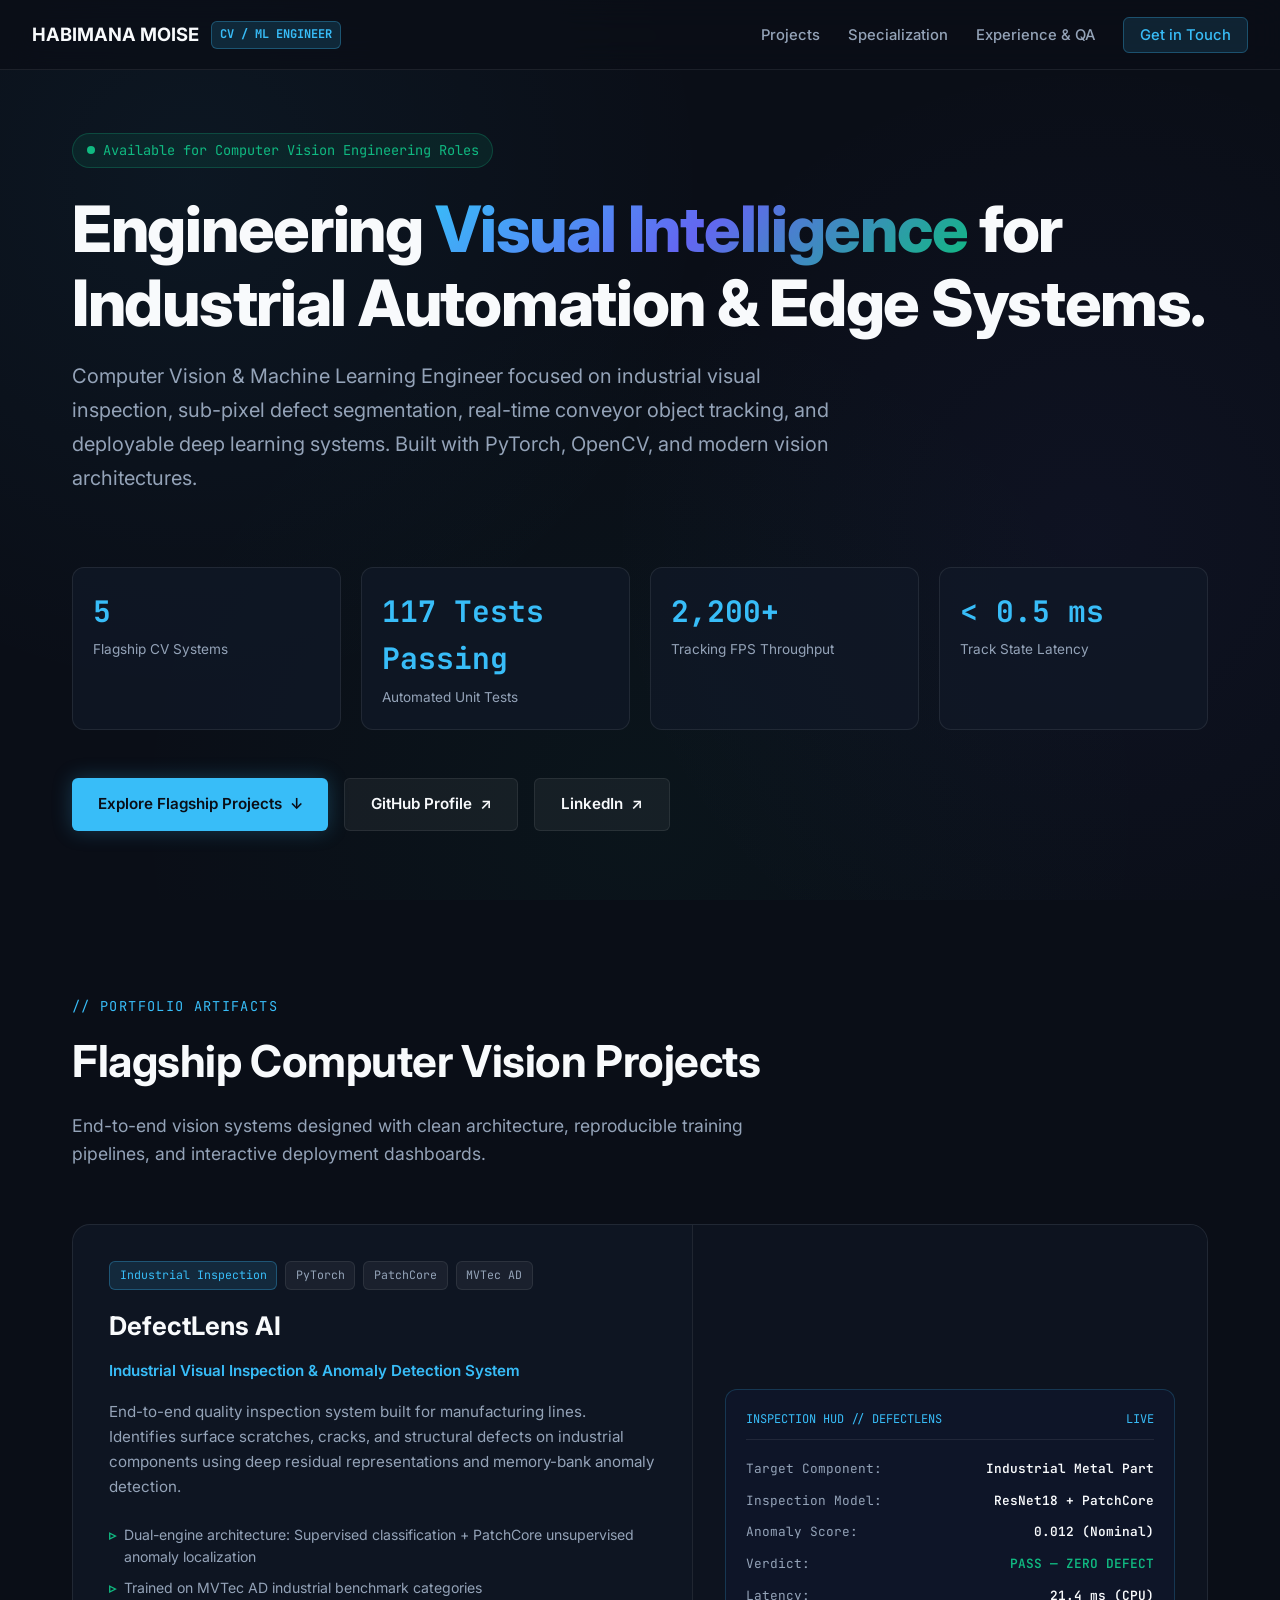
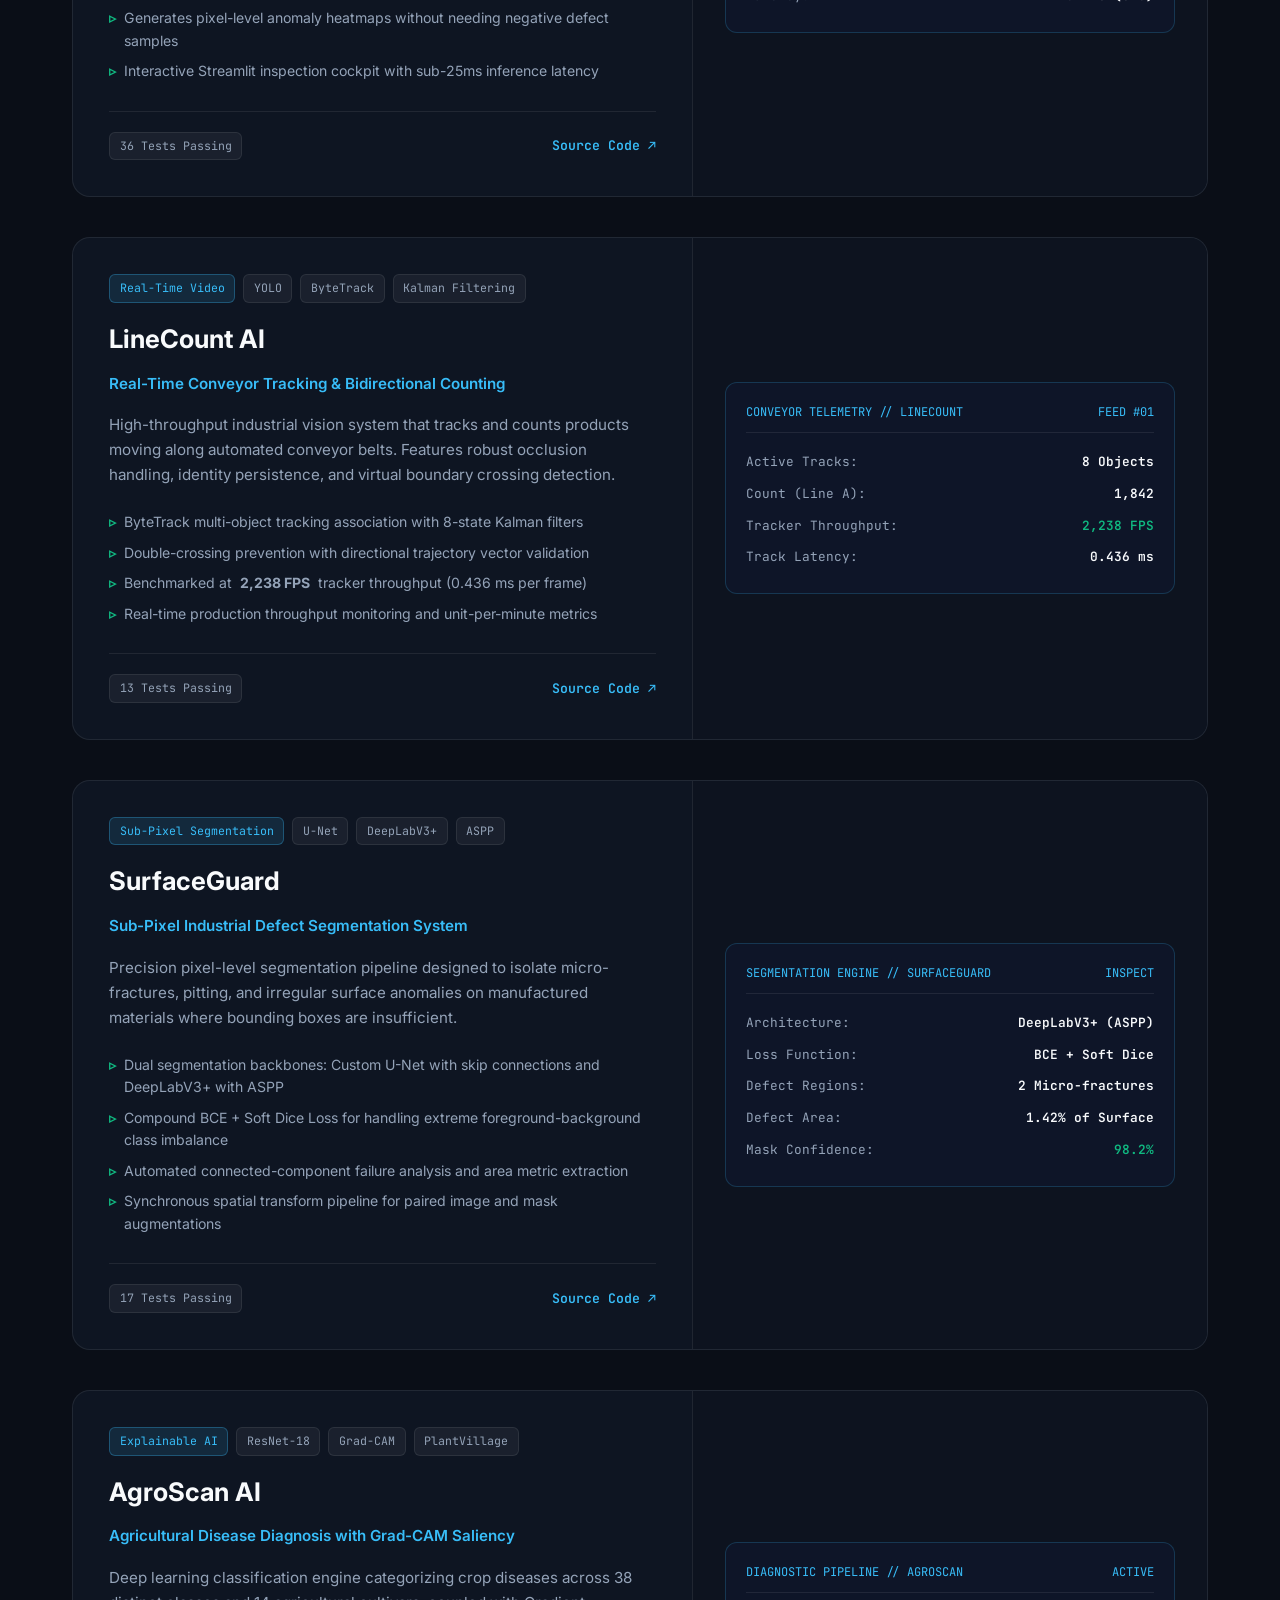
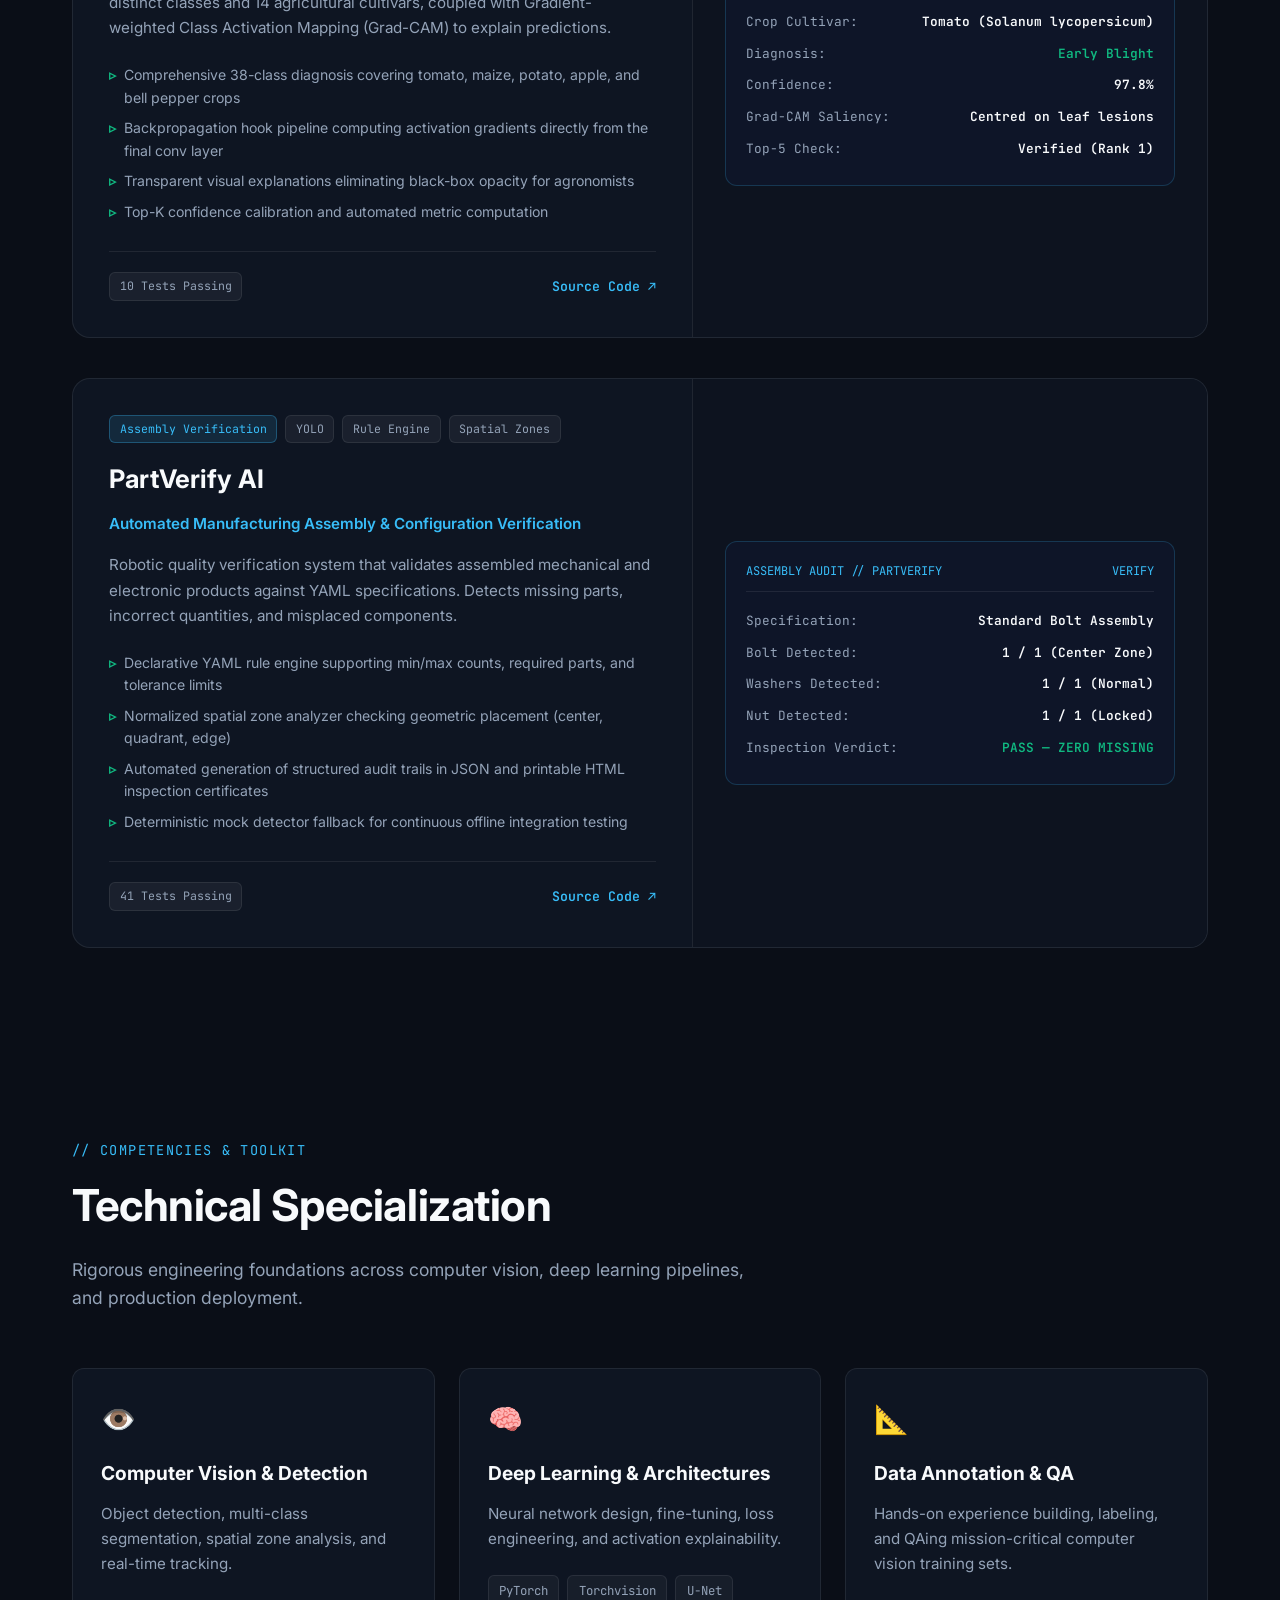
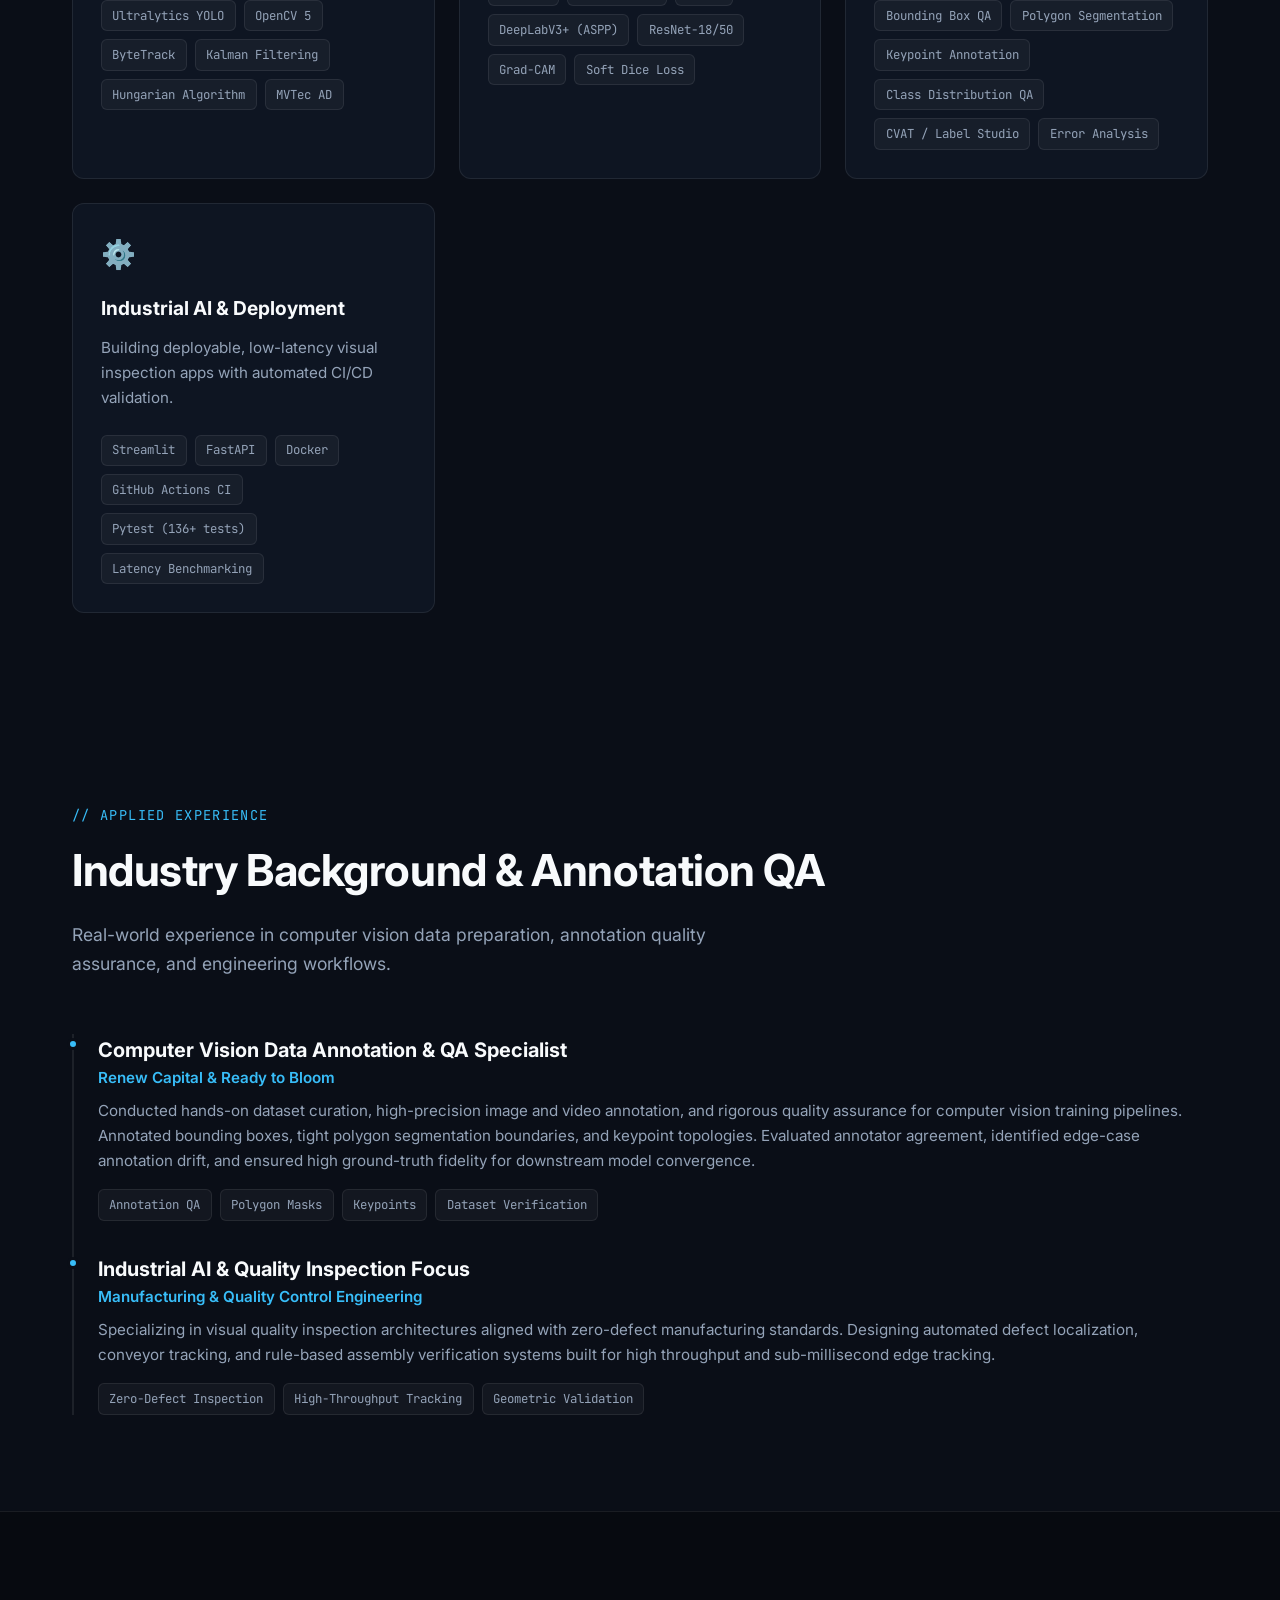
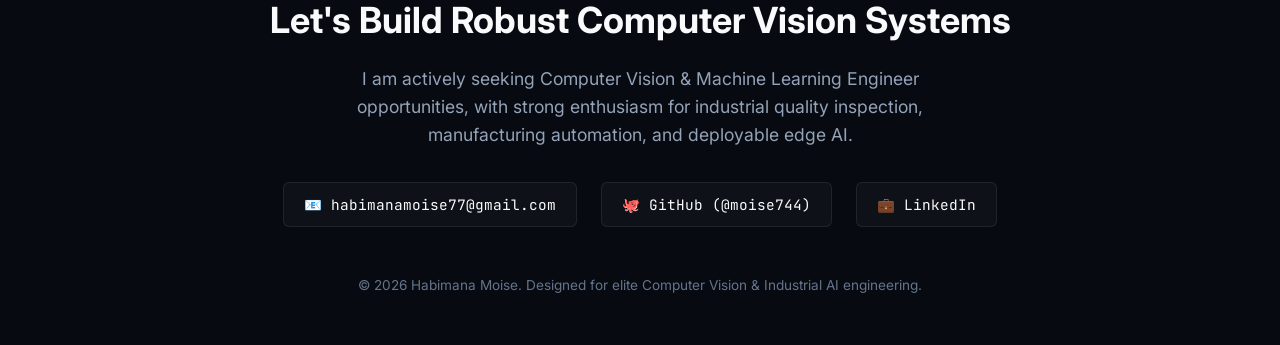
==== commit 040aa539: "docs: update verified test suite count to 136 passing tests" ====
--- a/index.html
+++ b/index.html
@@ -46,7 +46,7 @@
         <div class="metric-label">Flagship CV Systems</div>
       </div>
       <div class="metric-card">
-        <div class="metric-value" id="total-tests-passed">117</div>
+        <div class="metric-value" id="total-tests-passed">136</div>
         <div class="metric-label">Automated Unit Tests</div>
       </div>
       <div class="metric-card">
@@ -369,7 +369,7 @@
           <span class="skill-tag">FastAPI</span>
           <span class="skill-tag">Docker</span>
           <span class="skill-tag">GitHub Actions CI</span>
-          <span class="skill-tag">Pytest (117+ tests)</span>
+          <span class="skill-tag">Pytest (136+ tests)</span>
           <span class="skill-tag">Latency Benchmarking</span>
         </div>
       </div>
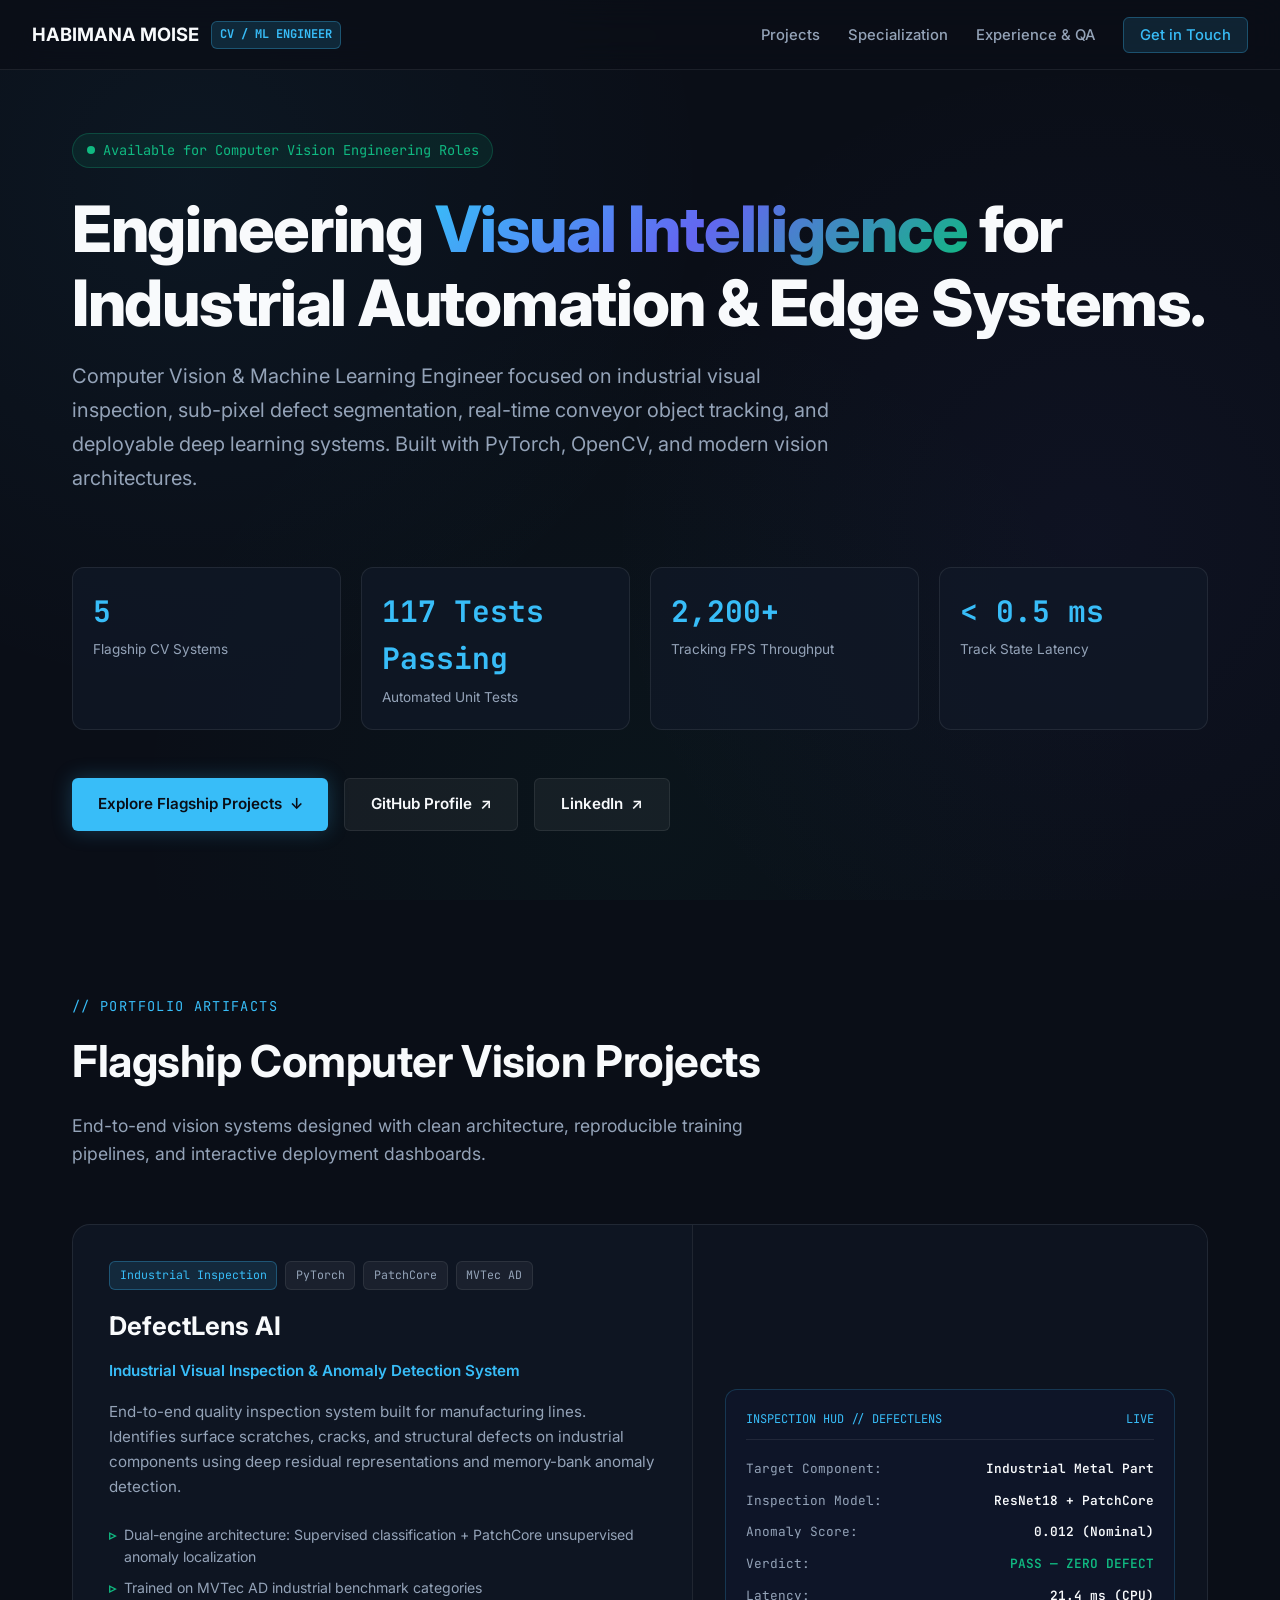
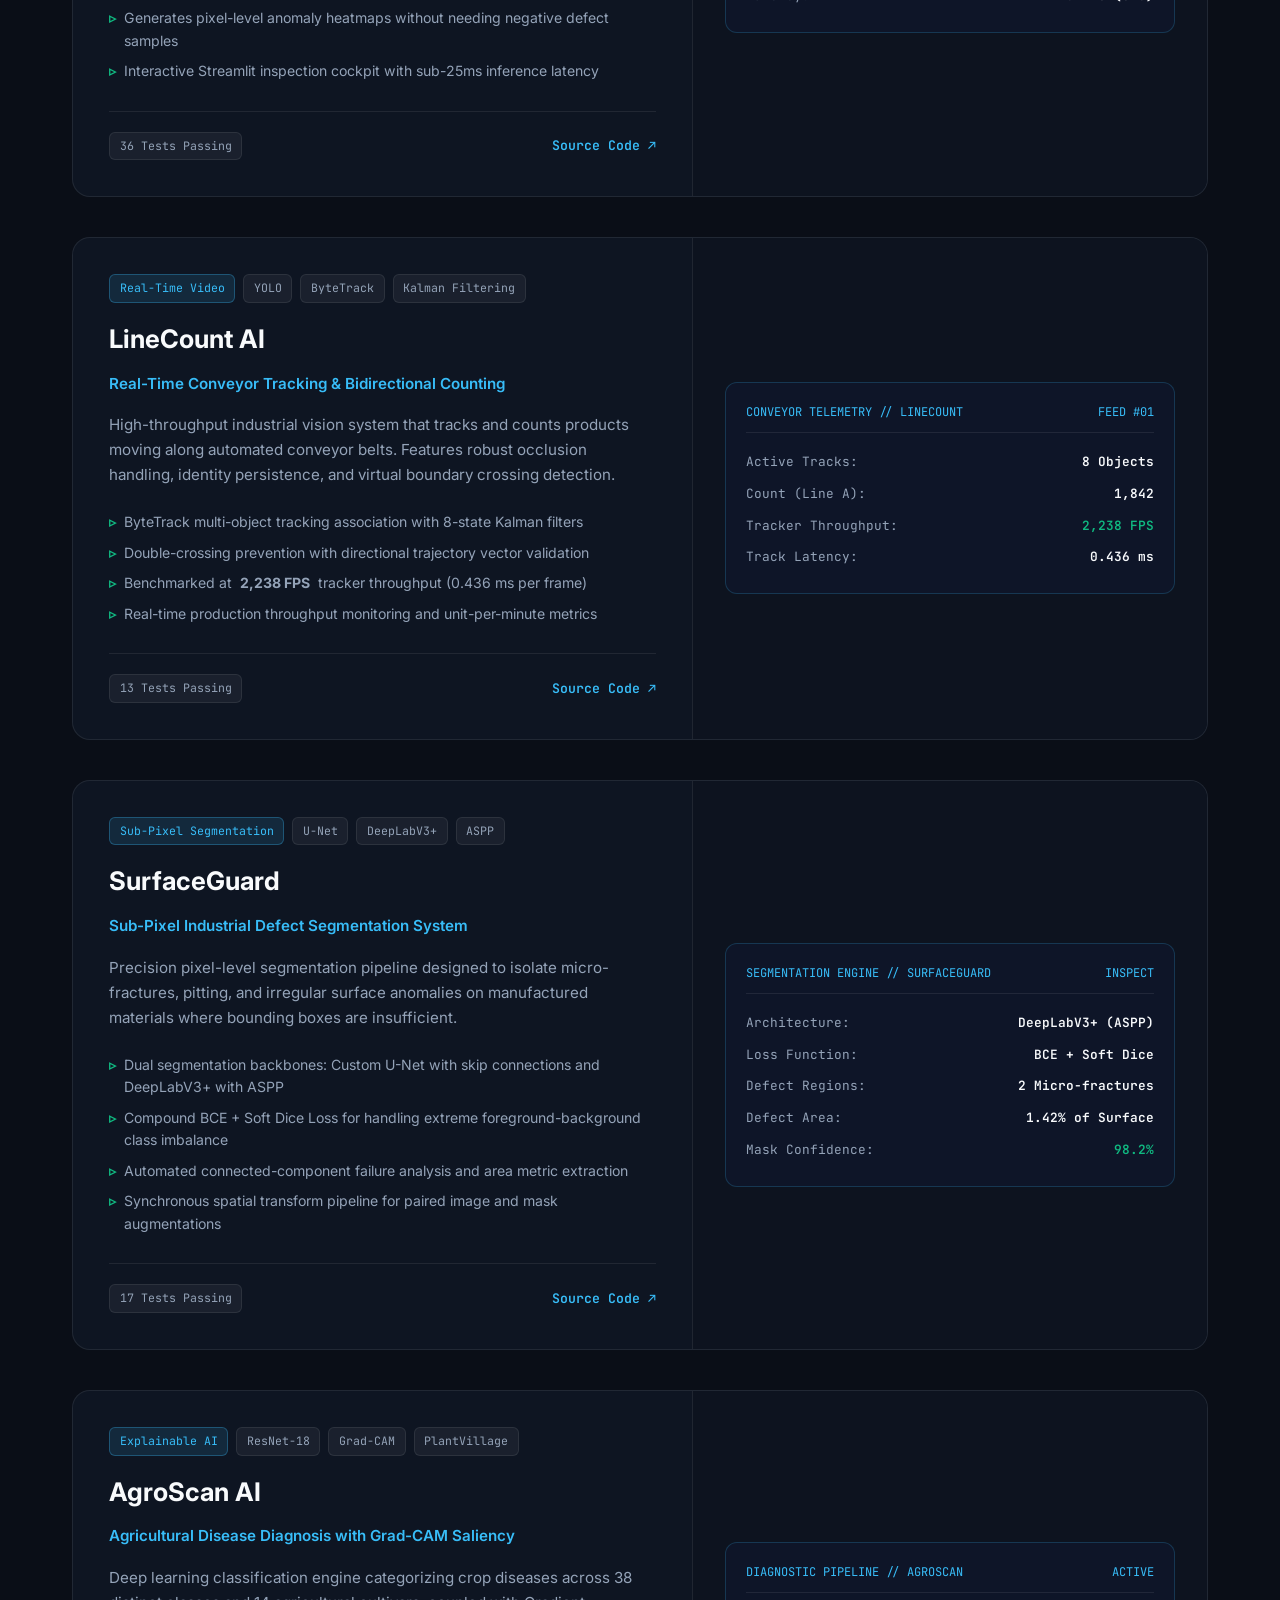
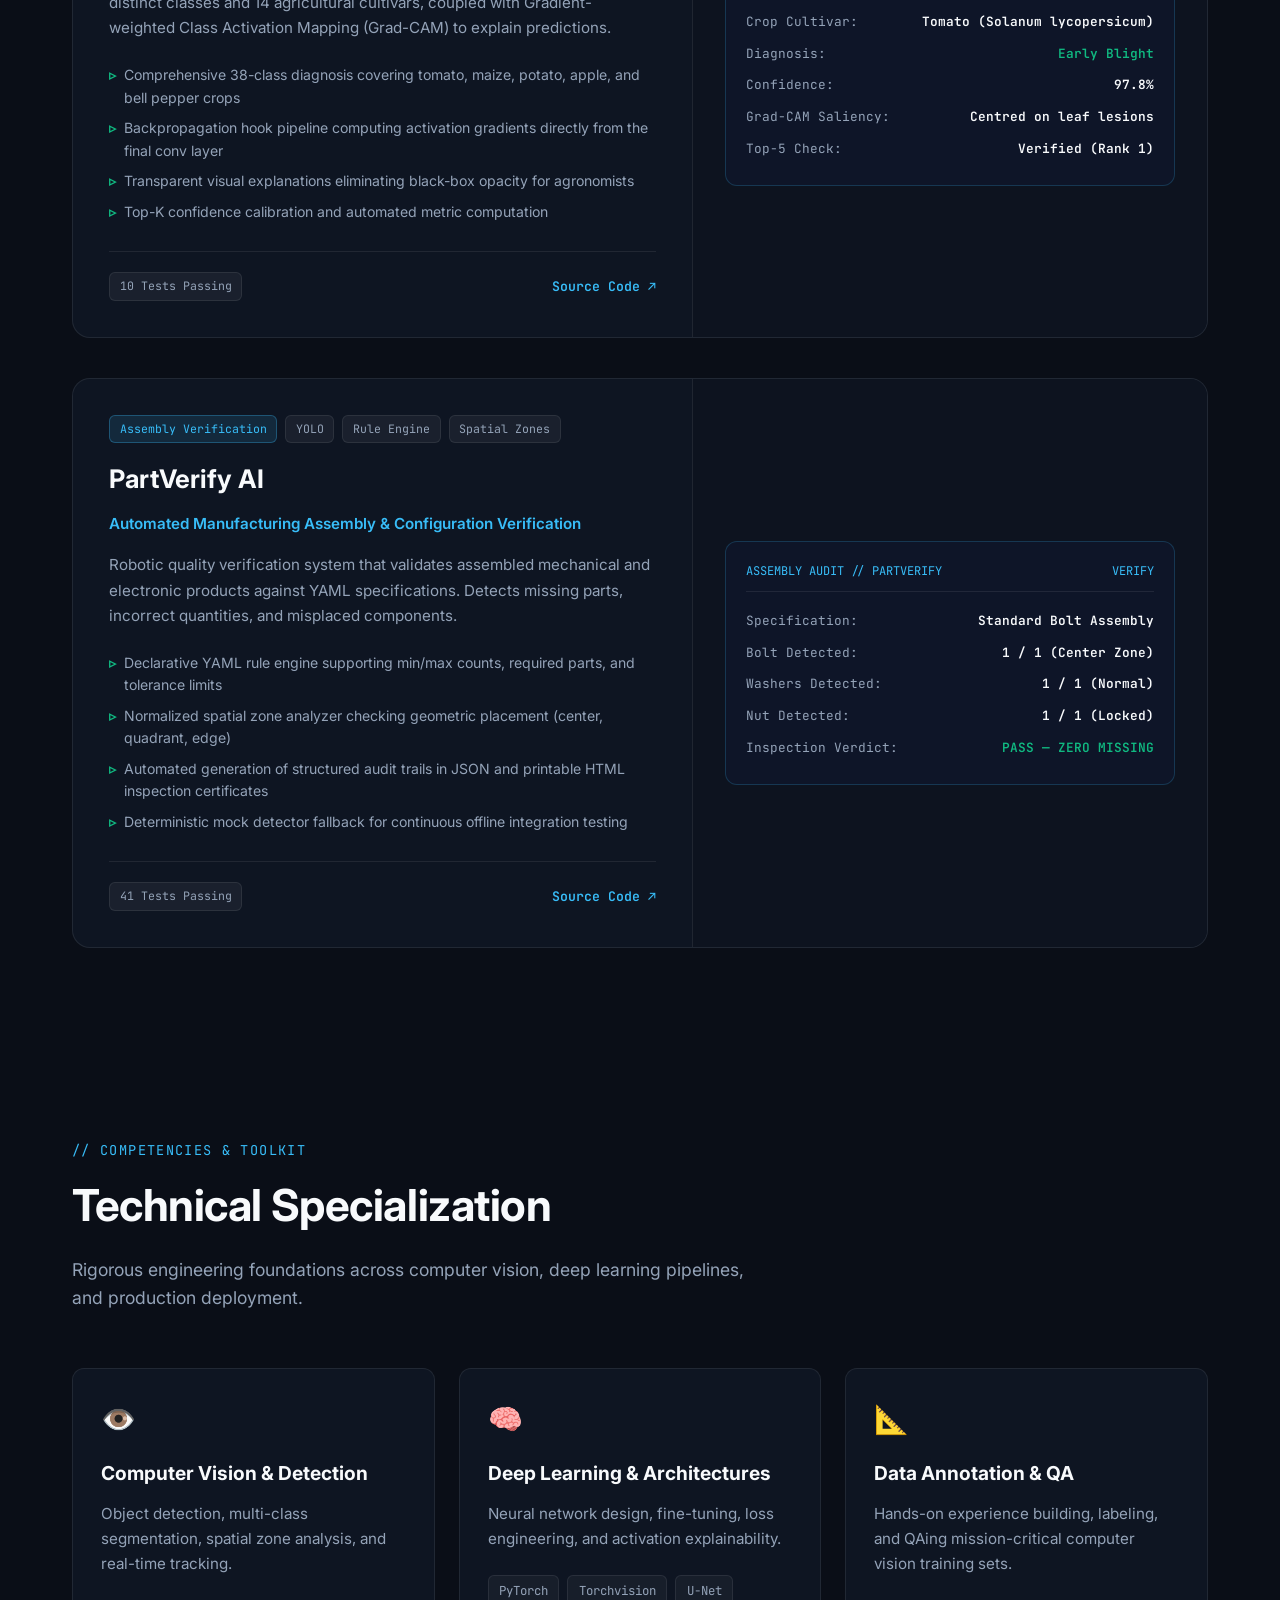
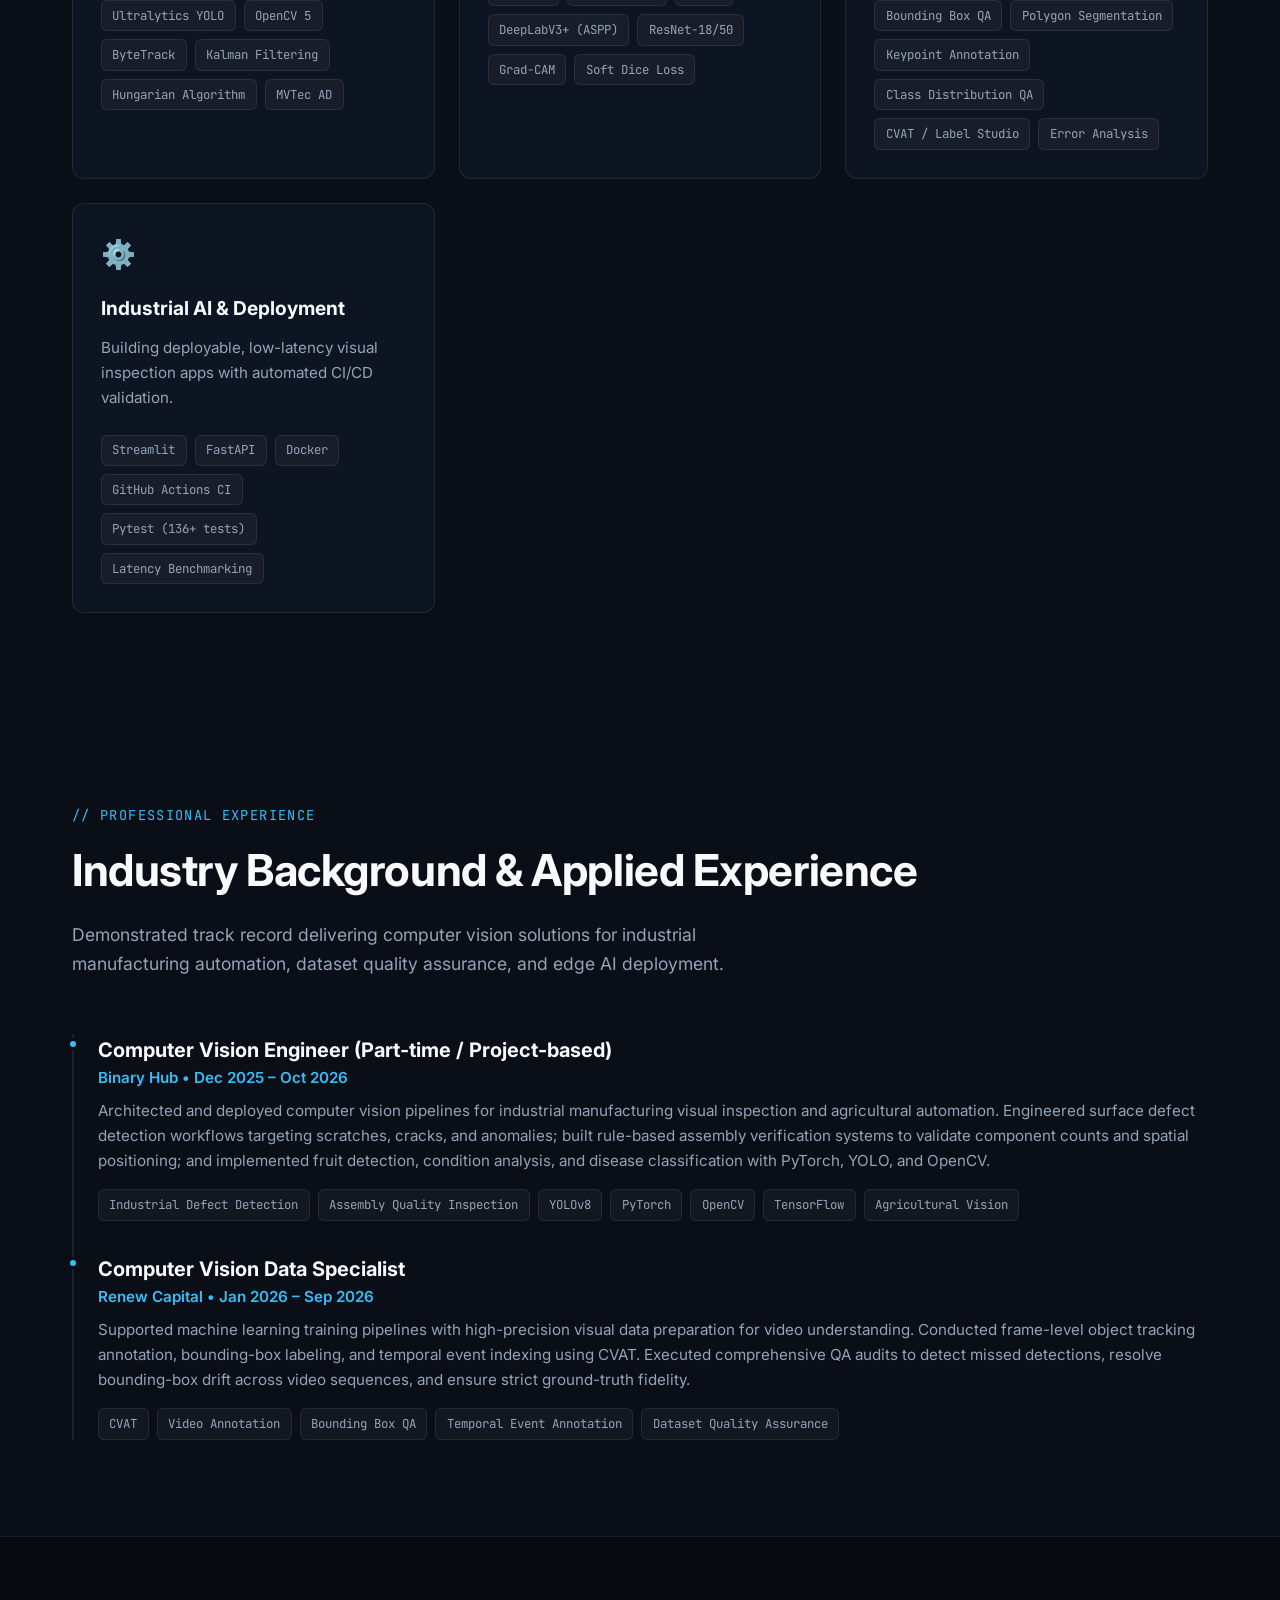
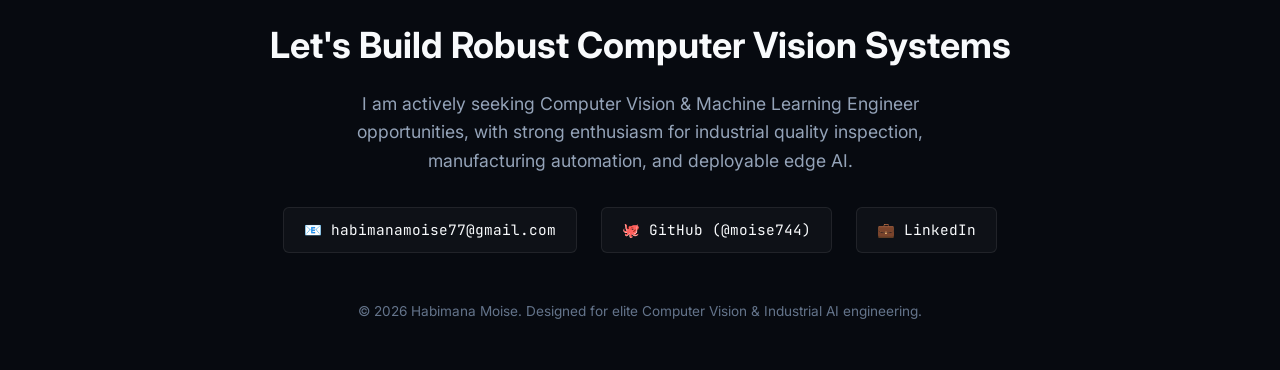
==== commit 6b264846: "feat: add Binary Hub & Renew Capital experience and update LinkedIn profile URL" ====
--- a/index.html
+++ b/index.html
@@ -66,7 +66,7 @@
       <a href="https://github.com/moise744" target="_blank" rel="noopener noreferrer" class="btn-secondary">
         GitHub Profile <span>↗</span>
       </a>
-      <a href="https://www.linkedin.com/in/habimana-moise" target="_blank" rel="noopener noreferrer" class="btn-secondary">
+      <a href="https://www.linkedin.com/in/habimana-moise-0a60bb3b6/" target="_blank" rel="noopener noreferrer" class="btn-secondary">
         LinkedIn <span>↗</span>
       </a>
     </div>
@@ -379,40 +379,45 @@
   <!-- Industry Experience & Annotation QA -->
   <section id="experience" class="section">
     <div class="section-header">
-      <div class="section-tag">// APPLIED EXPERIENCE</div>
-      <h2 class="section-title">Industry Background & Annotation QA</h2>
+      <div class="section-tag">// PROFESSIONAL EXPERIENCE</div>
+      <h2 class="section-title">Industry Background & Applied Experience</h2>
       <p class="section-desc">
-        Real-world experience in computer vision data preparation, annotation quality assurance, and engineering workflows.
+        Demonstrated track record delivering computer vision solutions for industrial manufacturing automation, dataset quality assurance, and edge AI deployment.
       </p>
     </div>
 
     <div class="timeline">
       <div class="timeline-item">
         <div class="timeline-dot"></div>
-        <div class="timeline-role">Computer Vision Data Annotation & QA Specialist</div>
-        <div class="timeline-company">Renew Capital & Ready to Bloom</div>
+        <div class="timeline-role">Computer Vision Engineer (Part-time / Project-based)</div>
+        <div class="timeline-company">Binary Hub • Dec 2025 – Oct 2026</div>
         <div class="timeline-desc">
-          Conducted hands-on dataset curation, high-precision image and video annotation, and rigorous quality assurance for computer vision training pipelines. Annotated bounding boxes, tight polygon segmentation boundaries, and keypoint topologies. Evaluated annotator agreement, identified edge-case annotation drift, and ensured high ground-truth fidelity for downstream model convergence.
-        </div>
-        <div class="skill-list">
-          <span class="skill-tag">Annotation QA</span>
-          <span class="skill-tag">Polygon Masks</span>
-          <span class="skill-tag">Keypoints</span>
-          <span class="skill-tag">Dataset Verification</span>
+          Architected and deployed computer vision pipelines for industrial manufacturing visual inspection and agricultural automation. Engineered surface defect detection workflows targeting scratches, cracks, and anomalies; built rule-based assembly verification systems to validate component counts and spatial positioning; and implemented fruit detection, condition analysis, and disease classification with PyTorch, YOLO, and OpenCV.
+        </div>
+        <div class="skill-list">
+          <span class="skill-tag">Industrial Defect Detection</span>
+          <span class="skill-tag">Assembly Quality Inspection</span>
+          <span class="skill-tag">YOLOv8</span>
+          <span class="skill-tag">PyTorch</span>
+          <span class="skill-tag">OpenCV</span>
+          <span class="skill-tag">TensorFlow</span>
+          <span class="skill-tag">Agricultural Vision</span>
         </div>
       </div>
 
       <div class="timeline-item">
         <div class="timeline-dot"></div>
-        <div class="timeline-role">Industrial AI & Quality Inspection Focus</div>
-        <div class="timeline-company">Manufacturing & Quality Control Engineering</div>
+        <div class="timeline-role">Computer Vision Data Specialist</div>
+        <div class="timeline-company">Renew Capital • Jan 2026 – Sep 2026</div>
         <div class="timeline-desc">
-          Specializing in visual quality inspection architectures aligned with zero-defect manufacturing standards. Designing automated defect localization, conveyor tracking, and rule-based assembly verification systems built for high throughput and sub-millisecond edge tracking.
-        </div>
-        <div class="skill-list">
-          <span class="skill-tag">Zero-Defect Inspection</span>
-          <span class="skill-tag">High-Throughput Tracking</span>
-          <span class="skill-tag">Geometric Validation</span>
+          Supported machine learning training pipelines with high-precision visual data preparation for video understanding. Conducted frame-level object tracking annotation, bounding-box labeling, and temporal event indexing using CVAT. Executed comprehensive QA audits to detect missed detections, resolve bounding-box drift across video sequences, and ensure strict ground-truth fidelity.
+        </div>
+        <div class="skill-list">
+          <span class="skill-tag">CVAT</span>
+          <span class="skill-tag">Video Annotation</span>
+          <span class="skill-tag">Bounding Box QA</span>
+          <span class="skill-tag">Temporal Event Annotation</span>
+          <span class="skill-tag">Dataset Quality Assurance</span>
         </div>
       </div>
     </div>
@@ -432,7 +437,7 @@
         <a href="https://github.com/moise744" target="_blank" rel="noopener noreferrer" class="footer-social-link">
           🐙 GitHub (@moise744)
         </a>
-        <a href="https://www.linkedin.com/in/habimana-moise" target="_blank" rel="noopener noreferrer" class="footer-social-link">
+        <a href="https://www.linkedin.com/in/habimana-moise-0a60bb3b6/" target="_blank" rel="noopener noreferrer" class="footer-social-link">
           💼 LinkedIn
         </a>
       </div>
